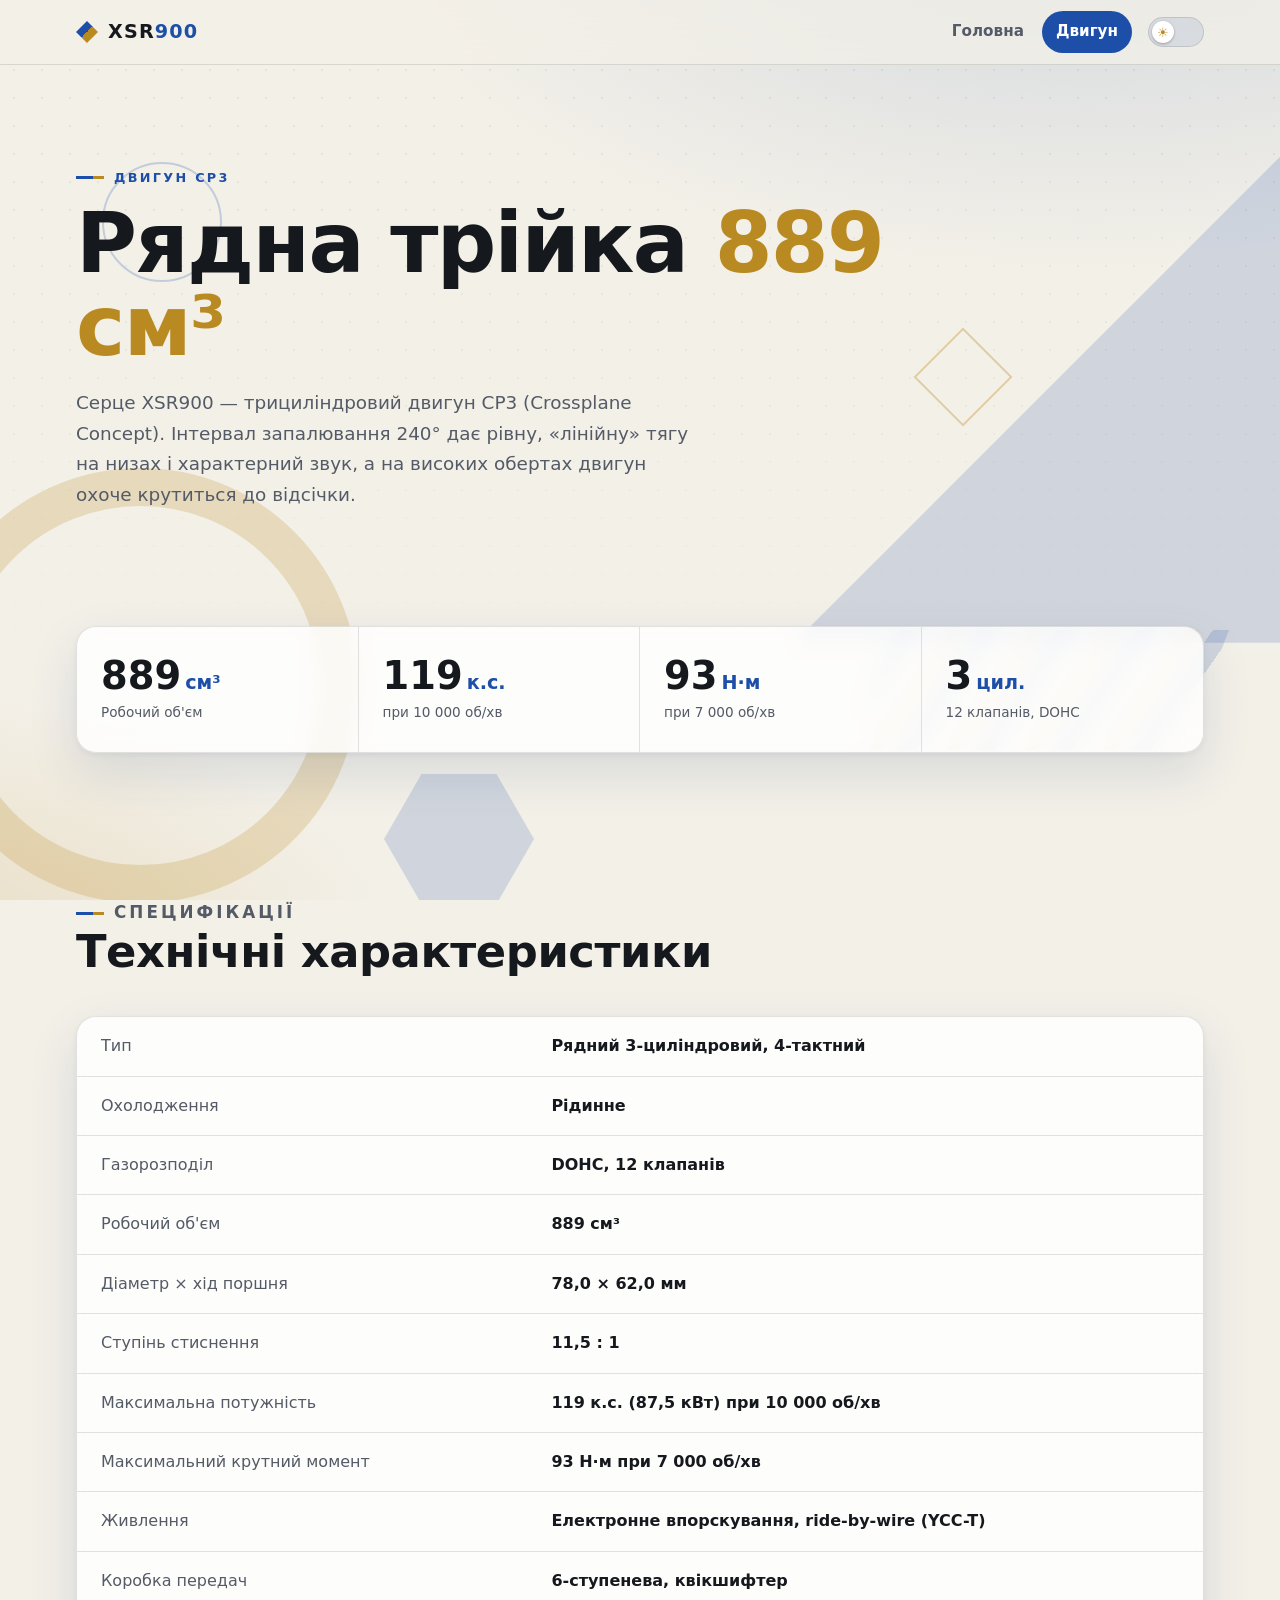
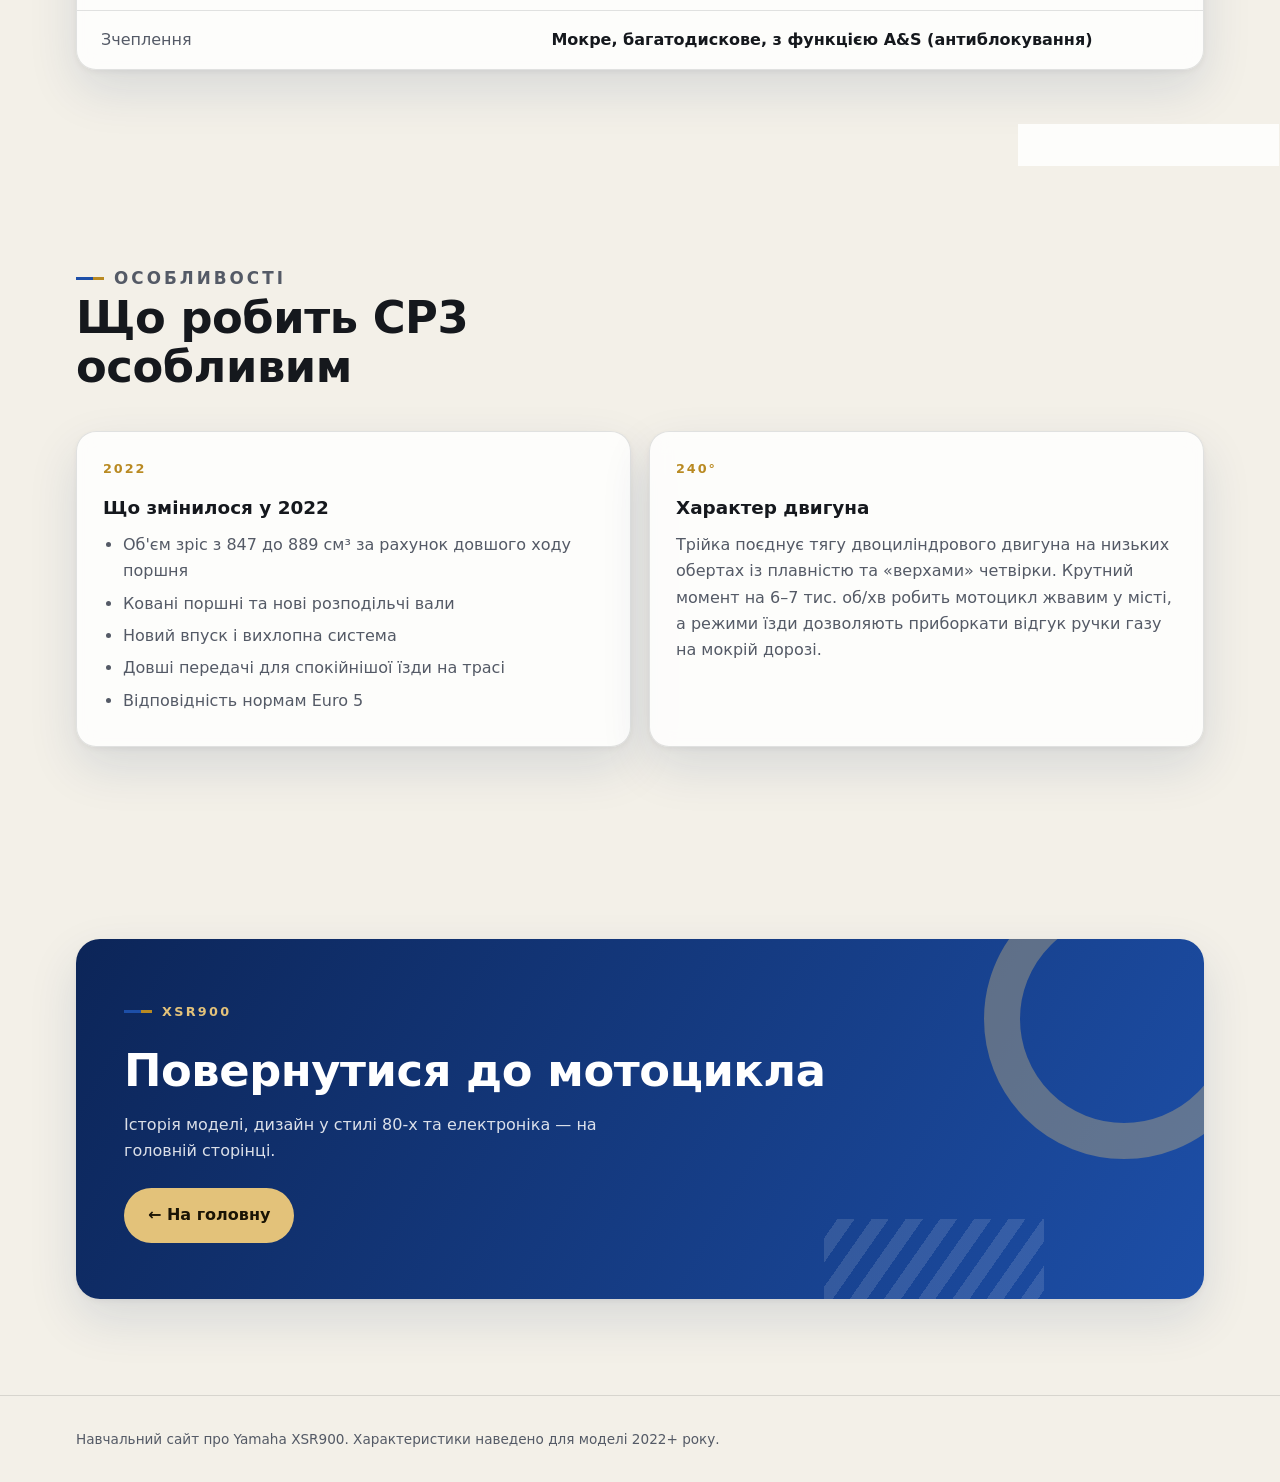
==== engine.html @ d35b17ac "Add Yamaha XSR900 showcase site Two-page static site (home + engine) with light/dark theme toggle, g" ====
<!doctype html>
<html lang="uk">
<head>
  <meta charset="utf-8">
  <meta name="viewport" content="width=device-width, initial-scale=1">
  <title>Двигун XSR900</title>
  <meta name="description" content="Двигун CP3 мотоцикла Yamaha XSR900: рядна трійка 889 см³, технічні характеристики та особливості.">
  <link rel="stylesheet" href="styles.css">
  <script src="theme.js"></script>
  <script src="main.js" defer></script>
</head>
<body>
  <div class="bg-shapes" aria-hidden="true">
    <span class="s dots"></span>
    <span class="s tri-blue" data-speed="-0.12"></span>
    <span class="s ring-blue" data-speed="0.25"></span>
    <span class="s diamond" data-speed="0.35" data-rotate="45"></span>
    <span class="s ring-gold" data-speed="-0.2"></span>
    <span class="s stripes" data-speed="-0.3" data-rotate="0"></span>
    <span class="s hex" data-speed="-0.45"></span>
  </div>

  <header class="site-header">
    <div class="container header-inner">
      <a class="logo" href="index.html"><i class="mark" aria-hidden="true"></i><b>XSR<span>900</span></b></a>
      <nav class="nav" aria-label="Основна навігація">
        <a href="index.html">Головна</a>
        <a href="engine.html" aria-current="page">Двигун</a>
      </nav>
      <button class="theme-toggle" type="button" role="switch" aria-checked="false" aria-label="Увімкнути темну тему">
        <span class="knob" aria-hidden="true"></span>
      </button>
    </div>
  </header>

  <main>
    <section class="container">
      <div class="page-hero">
        <p class="eyebrow reveal">Двигун CP3</p>
        <h1 class="reveal" style="--delay:.1s">Рядна трійка <span class="gold">889 см³</span></h1>
        <p class="lead reveal" style="--delay:.2s">
          Серце XSR900 — трициліндровий двигун CP3 (Crossplane Concept). Інтервал
          запалювання 240° дає рівну, «лінійну» тягу на низах і характерний звук,
          а на високих обертах двигун охоче крутиться до відсічки.
        </p>
      </div>
    </section>

    <section class="container section tight" aria-label="Ключові цифри двигуна">
      <div class="panel stats reveal">
        <div class="stat"><div class="value"><span data-count="889">889</span><small>см³</small></div><div class="label">Робочий об'єм</div></div>
        <div class="stat"><div class="value"><span data-count="119">119</span><small>к.с.</small></div><div class="label">при 10 000 об/хв</div></div>
        <div class="stat"><div class="value"><span data-count="93">93</span><small>Н·м</small></div><div class="label">при 7 000 об/хв</div></div>
        <div class="stat"><div class="value"><span data-count="3">3</span><small>цил.</small></div><div class="label">12 клапанів, DOHC</div></div>
      </div>
    </section>

    <section class="container section" aria-labelledby="engine-specs">
      <div class="section-head reveal">
        <p class="eyebrow">Специфікації</p>
        <h2 id="engine-specs">Технічні характеристики</h2>
      </div>
      <div class="panel table-wrap reveal">
        <table>
          <tbody>
            <tr><th scope="row">Тип</th><td>Рядний 3-циліндровий, 4-тактний</td></tr>
            <tr><th scope="row">Охолодження</th><td>Рідинне</td></tr>
            <tr><th scope="row">Газорозподіл</th><td>DOHC, 12 клапанів</td></tr>
            <tr><th scope="row">Робочий об'єм</th><td>889 см³</td></tr>
            <tr><th scope="row">Діаметр × хід поршня</th><td>78,0 × 62,0 мм</td></tr>
            <tr><th scope="row">Ступінь стиснення</th><td>11,5 : 1</td></tr>
            <tr><th scope="row">Максимальна потужність</th><td>119 к.с. (87,5 кВт) при 10 000 об/хв</td></tr>
            <tr><th scope="row">Максимальний крутний момент</th><td>93 Н·м при 7 000 об/хв</td></tr>
            <tr><th scope="row">Живлення</th><td>Електронне впорскування, ride-by-wire (YCC-T)</td></tr>
            <tr><th scope="row">Коробка передач</th><td>6-ступенева, квікшифтер</td></tr>
            <tr><th scope="row">Зчеплення</th><td>Мокре, багатодискове, з функцією A&amp;S (антиблокування)</td></tr>
          </tbody>
        </table>
      </div>
    </section>

    <section class="container section" aria-labelledby="engine-more">
      <div class="section-head reveal">
        <p class="eyebrow">Особливості</p>
        <h2 id="engine-more">Що робить CP3 особливим</h2>
      </div>
      <div class="cards">
        <article class="panel card reveal from-left">
          <div class="num">2022</div>
          <h3>Що змінилося у 2022</h3>
          <ul class="features">
            <li>Об'єм зріс з 847 до 889 см³ за рахунок довшого ходу поршня</li>
            <li>Ковані поршні та нові розподільчі вали</li>
            <li>Новий впуск і вихлопна система</li>
            <li>Довші передачі для спокійнішої їзди на трасі</li>
            <li>Відповідність нормам Euro 5</li>
          </ul>
        </article>
        <article class="panel card reveal from-right" style="--delay:.1s">
          <div class="num">240°</div>
          <h3>Характер двигуна</h3>
          <p>
            Трійка поєднує тягу двоциліндрового двигуна на низьких обертах із
            плавністю та «верхами» четвірки. Крутний момент на 6–7 тис. об/хв
            робить мотоцикл жвавим у місті, а режими їзди дозволяють
            приборкати відгук ручки газу на мокрій дорозі.
          </p>
        </article>
      </div>
    </section>

    <section class="container section">
      <div class="cta reveal zoom">
        <p class="eyebrow" style="color:var(--gold-soft)">XSR900</p>
        <h2>Повернутися до мотоцикла</h2>
        <p>Історія моделі, дизайн у стилі 80-х та електроніка — на головній сторінці.</p>
        <a class="btn" href="index.html">← На головну</a>
      </div>
    </section>
  </main>

  <footer class="site-footer">
    <div class="container">Навчальний сайт про Yamaha XSR900. Характеристики наведено для моделі 2022+ року.</div>
  </footer>
</body>
</html>
---- styles.css ----
/* =========================================================
   Кольори взяті з мотоцикла на фото:
   синій бак «Legend Blue», золоті вилка й диски, графітова рама.
   ========================================================= */
:root {
  --bg: #f3f0e8;
  --bg-2: #e9e4d8;
  --surface: rgba(255, 255, 255, .82);
  --surface-solid: #ffffff;
  --text: #15181d;
  --muted: #545a66;
  --border: rgba(21, 24, 29, .12);

  --blue: #1d4fa8;          /* бак */
  --blue-deep: #0f2f6e;
  --gold: #b98a22;          /* вилка, диски */
  --gold-soft: #e3c27a;
  --graphite: #2a2e35;      /* рама, двигун */

  --accent: var(--blue);
  --accent-text: #ffffff;
  --accent-soft: rgba(29, 79, 168, .1);

  --shape-blue: rgba(29, 79, 168, .16);
  --shape-gold: rgba(185, 138, 34, .22);
  --shape-dark: rgba(42, 46, 53, .08);
  --shape-line: rgba(29, 79, 168, .22);

  --shadow: 0 2px 6px rgba(0,0,0,.05), 0 20px 50px rgba(15, 47, 110, .12);
  color-scheme: light;
}

[data-theme="dark"] {
  --bg: #0e1116;
  --bg-2: #141922;
  --surface: rgba(24, 29, 38, .82);
  --surface-solid: #181d26;
  --text: #eceef2;
  --muted: #a4abb8;
  --border: rgba(255, 255, 255, .1);

  --blue: #4f86ec;
  --blue-deep: #1d4fa8;
  --gold: #e0b453;
  --gold-soft: #f0d08a;
  --graphite: #c9ced8;

  --accent: #7da6ff;
  --accent-text: #0b1020;
  --accent-soft: rgba(125, 166, 255, .14);

  --shape-blue: rgba(79, 134, 236, .2);
  --shape-gold: rgba(224, 180, 83, .16);
  --shape-dark: rgba(255, 255, 255, .04);
  --shape-line: rgba(125, 166, 255, .25);

  --shadow: 0 2px 6px rgba(0,0,0,.4), 0 24px 60px rgba(0,0,0,.45);
  color-scheme: dark;
}

/* ---------- База ---------- */
*, *::before, *::after { box-sizing: border-box; }
html { -webkit-text-size-adjust: 100%; scroll-behavior: smooth; }

body {
  margin: 0;
  background: var(--bg);
  color: var(--text);
  font: 16px/1.65 system-ui, -apple-system, "Segoe UI", Roboto, sans-serif;
  overflow-x: hidden;
  transition: background-color .3s ease, color .3s ease;
}

img { max-width: 100%; display: block; }
main { overflow-x: clip; }
a { color: var(--accent); }

.container {
  position: relative;
  width: 100%;
  max-width: 1160px;
  margin: 0 auto;
  padding: 0 16px;
}

/* =========================================================
   Геометричний фон (фіксований шар з паралаксом)
   ========================================================= */
.bg-shapes {
  position: fixed;
  inset: 0;
  z-index: -1;
  overflow: hidden;
  pointer-events: none;
  background:
    radial-gradient(1200px 600px at 85% -10%, var(--shape-blue), transparent 60%),
    radial-gradient(900px 500px at -10% 110%, var(--shape-gold), transparent 60%),
    var(--bg);
  transition: background .3s ease;
}

.bg-shapes .s {
  position: absolute;
  will-change: transform;
}

/* Сітка з крапок */
.bg-shapes .dots {
  inset: 0;
  background-image: radial-gradient(var(--shape-dark) 1.5px, transparent 1.5px);
  background-size: 28px 28px;
  mask-image: linear-gradient(180deg, #000, transparent 85%);
}

/* Великий синій трикутник */
.bg-shapes .tri-blue {
  top: 6%;
  right: -8%;
  width: 46vw;
  height: 46vw;
  max-width: 620px;
  max-height: 620px;
  background: var(--shape-blue);
  clip-path: polygon(100% 0, 100% 100%, 0 100%);
}

/* Золоте кільце — як диск колеса */
.bg-shapes .ring-gold {
  top: 52%;
  left: -6%;
  width: 34vw;
  height: 34vw;
  max-width: 460px;
  max-height: 460px;
  border-radius: 50%;
  border: clamp(18px, 3vw, 40px) solid var(--shape-gold);
}

/* Мале кільце */
.bg-shapes .ring-blue {
  top: 18%;
  left: 8%;
  width: 120px;
  height: 120px;
  border-radius: 50%;
  border: 2px solid var(--shape-line);
}

/* Гоночні смуги */
.bg-shapes .stripes {
  top: 70%;
  right: 4%;
  width: 380px;
  height: 120px;
  transform-origin: center;
  background: repeating-linear-gradient(
    -55deg,
    var(--shape-blue) 0 18px,
    transparent 18px 30px,
    var(--shape-gold) 30px 40px,
    transparent 40px 64px
  );
  clip-path: polygon(12% 0, 100% 0, 88% 100%, 0 100%);
}

/* Ромб */
.bg-shapes .diamond {
  top: 38%;
  right: 22%;
  width: 70px;
  height: 70px;
  border: 2px solid var(--gold);
  opacity: .35;
  transform: rotate(45deg);
}

/* Шестикутник */
.bg-shapes .hex {
  top: 86%;
  left: 30%;
  width: 150px;
  height: 130px;
  background: var(--shape-blue);
  clip-path: polygon(25% 0, 75% 0, 100% 50%, 75% 100%, 25% 100%, 0 50%);
}

/* =========================================================
   Хедер
   ========================================================= */
.site-header {
  position: sticky;
  top: 0;
  z-index: 20;
  background: color-mix(in srgb, var(--bg) 72%, transparent);
  backdrop-filter: blur(14px) saturate(1.4);
  -webkit-backdrop-filter: blur(14px) saturate(1.4);
  border-bottom: 1px solid var(--border);
}

.header-inner {
  display: flex;
  align-items: center;
  gap: 16px;
  height: 64px;
}

.logo {
  display: flex;
  align-items: center;
  gap: 10px;
  font-weight: 800;
  font-size: 1.2rem;
  letter-spacing: .06em;
  color: var(--text);
  text-decoration: none;
  white-space: nowrap;
}
.logo span { color: var(--accent); }
.logo .mark {
  width: 22px;
  height: 22px;
  background: linear-gradient(135deg, var(--blue) 0 50%, var(--gold) 50% 100%);
  clip-path: polygon(50% 0, 100% 50%, 50% 100%, 0 50%);
}

.nav {
  display: flex;
  gap: 4px;
  margin-left: auto;
}

.nav a {
  padding: 8px 14px;
  border-radius: 999px;
  color: var(--muted);
  text-decoration: none;
  font-weight: 600;
  font-size: .95rem;
  white-space: nowrap;
  transition: color .2s, background .2s;
}
.nav a:hover { color: var(--text); background: var(--accent-soft); }
.nav a[aria-current="page"] { color: var(--accent-text); background: var(--accent); }

/* Перемикач теми */
.theme-toggle {
  position: relative;
  flex-shrink: 0;
  width: 56px;
  height: 30px;
  padding: 0;
  border: 1px solid var(--border);
  border-radius: 999px;
  background: var(--accent-soft);
  cursor: pointer;
}
.theme-toggle:focus-visible { outline: 2px solid var(--accent); outline-offset: 2px; }
.theme-toggle .knob {
  position: absolute;
  top: 3px;
  left: 3px;
  width: 22px;
  height: 22px;
  border-radius: 50%;
  background: var(--surface-solid);
  box-shadow: 0 1px 3px rgba(0,0,0,.3);
  display: grid;
  place-items: center;
  font-size: 13px;
  line-height: 1;
  transition: transform .25s ease;
}
[data-theme="dark"] .theme-toggle .knob { transform: translateX(26px); }
.theme-toggle .knob::before { content: "☀"; color: var(--gold); }
[data-theme="dark"] .theme-toggle .knob::before { content: "☾"; color: var(--accent); }

/* =========================================================
   Типографіка й кнопки
   ========================================================= */
.eyebrow {
  display: inline-flex;
  align-items: center;
  gap: 10px;
  margin: 0 0 14px;
  color: var(--accent);
  font-weight: 700;
  font-size: .8rem;
  letter-spacing: .18em;
  text-transform: uppercase;
}
.eyebrow::before {
  content: "";
  width: 28px;
  height: 3px;
  background: linear-gradient(90deg, var(--blue) 0 60%, var(--gold) 60%);
}

h1 {
  margin: 0 0 20px;
  font-size: clamp(2.6rem, 7vw, 5.2rem);
  line-height: 1;
  letter-spacing: -.02em;
}
h1 .gold { color: var(--gold); }
h2 {
  margin: 0 0 16px;
  font-size: clamp(1.8rem, 4vw, 2.8rem);
  line-height: 1.1;
  letter-spacing: -.01em;
}
h3 { margin: 0 0 8px; font-size: 1.15rem; }

.lead { font-size: 1.15rem; color: var(--muted); margin: 0 0 28px; max-width: 34em; }
.section-head { max-width: 680px; margin-bottom: 40px; }
.section-head p { color: var(--muted); margin: 0; font-size: 1.05rem; }

.actions { display: flex; flex-wrap: wrap; gap: 12px; }

.btn {
  display: inline-flex;
  align-items: center;
  gap: 8px;
  padding: 14px 24px;
  border-radius: 999px;
  background: var(--accent);
  color: var(--accent-text);
  font-weight: 700;
  text-decoration: none;
  box-shadow: 0 10px 24px -8px var(--accent);
  transition: transform .2s ease, box-shadow .2s ease;
}
.btn:hover { transform: translateY(-2px); box-shadow: 0 14px 30px -8px var(--accent); }
.btn.ghost {
  background: transparent;
  color: var(--text);
  border: 1.5px solid var(--border);
  box-shadow: none;
}
.btn.ghost:hover { border-color: var(--accent); }

/* =========================================================
   Hero
   ========================================================= */
.hero {
  display: grid;
  grid-template-columns: 1fr 1.15fr;
  gap: 48px;
  align-items: center;
  min-height: calc(100vh - 64px);
  min-height: calc(100svh - 64px);
  padding-block: 40px 80px;
}

.hero-media {
  position: relative;
  margin: 0;
}
/* Синьо-золота пластина позаду фото */
.hero-media::before {
  content: "";
  position: absolute;
  inset: 8% -5% 24px 10%;
  z-index: -1;
  background: linear-gradient(135deg, var(--blue) 0 55%, var(--gold) 55% 62%, var(--blue-deep) 62%);
  clip-path: polygon(8% 0, 100% 0, 92% 100%, 0 100%);
  border-radius: 10px;
}
.hero-media img {
  width: 100%;
  height: auto;
  aspect-ratio: 4 / 3;
  object-fit: cover;
  border-radius: 18px;
  box-shadow: var(--shadow);
}
.hero-media figcaption {
  margin-top: 16px;
  font-size: .78rem;
  color: var(--muted);
}
.hero-media figcaption a { color: var(--muted); }

.badge {
  position: absolute;
  left: -18px;
  bottom: 40px;
  padding: 12px 16px;
  border-radius: 14px;
  background: var(--surface-solid);
  box-shadow: var(--shadow);
  font-size: .8rem;
  color: var(--muted);
  line-height: 1.3;
}
.badge b { display: block; font-size: 1.3rem; color: var(--text); }

.scroll-hint {
  position: absolute;
  left: 50%;
  bottom: 18px;
  transform: translateX(-50%);
  display: flex;
  flex-direction: column;
  align-items: center;
  gap: 6px;
  color: var(--muted);
  font-size: .75rem;
  letter-spacing: .15em;
  text-transform: uppercase;
  text-decoration: none;
}
.scroll-hint::after {
  content: "";
  width: 2px;
  height: 34px;
  background: linear-gradient(var(--accent), transparent);
  animation: hint 1.8s ease-in-out infinite;
}
@keyframes hint {
  0%   { transform: scaleY(0); transform-origin: top; }
  50%  { transform: scaleY(1); transform-origin: top; }
  51%  { transform: scaleY(1); transform-origin: bottom; }
  100% { transform: scaleY(0); transform-origin: bottom; }
}

/* =========================================================
   Секції
   ========================================================= */
.section { position: relative; padding-block: 96px; }
.section.tight { padding-block: 48px; }

.panel {
  background: var(--surface);
  border: 1px solid var(--border);
  border-radius: 20px;
  backdrop-filter: blur(10px);
  -webkit-backdrop-filter: blur(10px);
  box-shadow: var(--shadow);
}

/* Смуга з цифрами */
.stats {
  display: grid;
  grid-template-columns: repeat(auto-fit, minmax(160px, 1fr));
  gap: 0;
  overflow: hidden;
}
.stat {
  padding: 28px 24px;
  border-right: 1px solid var(--border);
}
.stat:last-child { border-right: none; }
.stat .value {
  font-size: clamp(1.8rem, 3.4vw, 2.4rem);
  font-weight: 800;
  line-height: 1.1;
  font-variant-numeric: tabular-nums;
}
.stat .value small { font-size: .5em; font-weight: 700; color: var(--accent); margin-left: 4px; }
.stat .label { color: var(--muted); font-size: .85rem; margin-top: 4px; }

/* Таймлайн історії */
.timeline {
  position: relative;
  margin: 0;
  padding: 0;
  list-style: none;
}
.timeline::before {
  content: "";
  position: absolute;
  top: 0;
  bottom: 0;
  left: 50%;
  width: 3px;
  transform: translateX(-50%);
  background: linear-gradient(var(--blue), var(--gold));
  border-radius: 3px;
}
.timeline li {
  position: relative;
  width: 50%;
  padding: 0 48px 56px 0;
}
.timeline li:nth-child(even) {
  margin-left: 50%;
  padding: 0 0 56px 48px;
}
.timeline li::before {
  content: "";
  position: absolute;
  top: 40px;
  right: -11px;
  width: 22px;
  height: 22px;
  background: var(--bg);
  border: 4px solid var(--accent);
  transform: rotate(45deg);
}
.timeline li:nth-child(even)::before { right: auto; left: -11px; border-color: var(--gold); }
.timeline .year {
  display: inline-block;
  margin-bottom: 8px;
  font-size: 2rem;
  font-weight: 800;
  line-height: 1;
  color: var(--accent);
  font-variant-numeric: tabular-nums;
}
.timeline li:nth-child(even) .year { color: var(--gold); }
.timeline p { margin: 0; color: var(--muted); }

/* Фото в таймлайні */
.timeline .card { padding: 0; overflow: hidden; }
.tl-photo { position: relative; margin: 0; overflow: hidden; }
.tl-photo img {
  width: 100%;
  height: auto;
  aspect-ratio: 16 / 9;
  object-fit: cover;
  background: var(--bg-2);
  transition: transform .8s cubic-bezier(.2,.7,.2,1);
}
.timeline li:hover .tl-photo img { transform: scale(1.05); }
.tl-photo::after {
  content: "";
  position: absolute;
  inset: auto 0 0 0;
  height: 4px;
  background: linear-gradient(90deg, var(--blue) 0 70%, var(--gold) 70%);
}
.tl-photo figcaption {
  position: absolute;
  right: 8px;
  bottom: 10px;
  padding: 2px 8px;
  border-radius: 6px;
  background: rgba(0,0,0,.55);
  font-size: .7rem;
}
.tl-photo figcaption a { color: #fff; text-decoration: none; }
.tl-body { padding: 22px 26px 26px; }

/* Кольорові рішення */
.gen { margin: 48px 0 18px; }
.gen:first-of-type { margin-top: 0; }
.gen h3 {
  display: flex;
  align-items: baseline;
  gap: 12px;
  margin: 0;
  font-size: 1rem;
  color: var(--muted);
  font-weight: 600;
}
.gen h3 span {
  font-size: 1.35rem;
  font-weight: 800;
  color: var(--text);
}
.swatches {
  display: grid;
  grid-template-columns: repeat(auto-fill, minmax(230px, 1fr));
  gap: 18px;
}
.swatch { padding: 18px 18px 22px; transition: transform .25s ease; }
.swatch:hover { transform: translateY(-4px); }
.swatch .tank {
  height: 96px;
  margin-bottom: 16px;
  border-radius: 56px 64px 22px 30px / 46px 52px 22px 26px;
  box-shadow: inset 0 -10px 18px rgba(0,0,0,.25), inset 0 8px 14px rgba(255,255,255,.35), 0 6px 14px rgba(0,0,0,.15);
  border: 1px solid var(--border);
}
.sw-meta { display: flex; flex-wrap: wrap; align-items: center; gap: 8px; margin-bottom: 8px; }
.chip {
  padding: 2px 10px;
  border-radius: 999px;
  background: var(--accent);
  color: var(--accent-text);
  font-size: .78rem;
  font-weight: 700;
  font-variant-numeric: tabular-nums;
}
.model { color: var(--gold); font-size: .78rem; font-weight: 700; letter-spacing: .04em; }
.swatch h4 { margin: 0 0 6px; font-size: 1.05rem; }
.swatch p { margin: 0; color: var(--muted); font-size: .9rem; line-height: 1.5; }

/* Розділ «Дизайн» — фото + список */
.split {
  display: grid;
  grid-template-columns: 1fr 1fr;
  gap: 56px;
  align-items: center;
}
.split .photo {
  position: relative;
  border-radius: 20px;
  overflow: hidden;
  box-shadow: var(--shadow);
}
.split .photo img {
  width: 100%;
  height: auto;
  aspect-ratio: 1 / 1;
  object-fit: cover;
  object-position: 62% 50%;
}
.split .photo::after {
  content: "";
  position: absolute;
  inset: 0;
  background: linear-gradient(200deg, transparent 50%, rgba(15, 47, 110, .55));
}

.feature-list { display: grid; gap: 14px; margin: 0; padding: 0; list-style: none; }
.feature-list li {
  display: grid;
  grid-template-columns: 44px 1fr;
  gap: 16px;
  align-items: start;
  padding: 18px 20px;
}
.feature-list .ic {
  width: 44px;
  height: 44px;
  border-radius: 12px;
  display: grid;
  place-items: center;
  background: var(--accent-soft);
  color: var(--accent);
  font-weight: 800;
}
.feature-list li:nth-child(even) .ic { background: rgba(185, 138, 34, .14); color: var(--gold); }
.feature-list h3 { margin: 0 0 2px; font-size: 1.05rem; }
.feature-list p { margin: 0; color: var(--muted); font-size: .95rem; }

/* Картки */
.cards {
  display: grid;
  grid-template-columns: repeat(auto-fit, minmax(240px, 1fr));
  gap: 18px;
}
.card { padding: 26px; }
.card p { margin: 0; color: var(--muted); }
.card .num {
  font-size: .8rem;
  font-weight: 800;
  letter-spacing: .15em;
  color: var(--gold);
  margin-bottom: 14px;
}

ul.features { margin: 0; padding-left: 20px; color: var(--muted); }
ul.features li { margin-bottom: 6px; }

/* CTA-банер */
.cta {
  position: relative;
  overflow: hidden;
  padding: 56px 48px;
  border-radius: 24px;
  background: linear-gradient(120deg, #0c2558, #1d4fa8);
  color: #fff;
  box-shadow: var(--shadow);
}
.cta::before, .cta::after {
  content: "";
  position: absolute;
  pointer-events: none;
}
.cta::before {
  right: -60px;
  top: -60px;
  width: 280px;
  height: 280px;
  border-radius: 50%;
  border: 36px solid rgba(227, 194, 122, .35);
}
.cta::after {
  right: 160px;
  bottom: -40px;
  width: 220px;
  height: 120px;
  background: repeating-linear-gradient(-55deg, rgba(255,255,255,.12) 0 14px, transparent 14px 28px);
}
.cta h2 { color: #fff; position: relative; }
.cta p { color: rgba(255,255,255,.85); margin: 0 0 24px; max-width: 32em; position: relative; }
.cta .btn { background: var(--gold-soft); color: #1a1405; box-shadow: none; position: relative; }

/* Таблиця */
.table-wrap { overflow-x: auto; }
table { width: 100%; border-collapse: collapse; }
th, td {
  padding: 16px 24px;
  text-align: left;
  border-bottom: 1px solid var(--border);
  vertical-align: top;
}
tr:last-child th, tr:last-child td { border-bottom: none; }
th { width: 40%; color: var(--muted); font-weight: 500; }
td { font-weight: 650; font-variant-numeric: tabular-nums; }
tbody tr { transition: background .2s; }
tbody tr:hover { background: var(--accent-soft); }

/* Hero сторінки двигуна */
.page-hero { padding-block: 96px 40px; max-width: 820px; }

/* Футер */
.site-footer {
  padding: 32px 0;
  border-top: 1px solid var(--border);
  color: var(--muted);
  font-size: .85rem;
}

/* =========================================================
   Анімація появи під час прокручування
   (працює лише коли JS увімкнений — інакше все видно одразу)
   ========================================================= */
.js .reveal {
  opacity: 0;
  transform: translateY(40px);
  transition: opacity .8s cubic-bezier(.2,.7,.2,1), transform .8s cubic-bezier(.2,.7,.2,1);
  transition-delay: var(--delay, 0s);
}
.js .reveal.from-left  { transform: translateX(-60px); }
.js .reveal.from-right { transform: translateX(60px); }
.js .reveal.zoom       { transform: scale(.92); }
.js .reveal.is-visible { opacity: 1; transform: none; }

@media (prefers-reduced-motion: reduce) {
  html { scroll-behavior: auto; }
  .js .reveal { opacity: 1; transform: none; transition: none; }
  .scroll-hint::after { animation: none; }
}

/* =========================================================
   Мобільна версія
   ========================================================= */
@media (max-width: 860px) {
  .hero { grid-template-columns: 1fr; gap: 32px; min-height: 0; padding-block: 32px 72px; }
  .hero-media::before { inset: 6% -8px 24px 8%; }
  .hero-media { order: -1; }
  .badge { left: 8px; bottom: 36px; }
  .split { grid-template-columns: 1fr; gap: 32px; }
  .section { padding-block: 64px; }

  .timeline::before { left: 11px; }
  .timeline li,
  .timeline li:nth-child(even) { width: 100%; margin-left: 0; padding: 0 0 36px 44px; }
  .timeline li::before,
  .timeline li:nth-child(even)::before { left: 0; right: auto; }

  .stat { border-right: none; border-bottom: 1px solid var(--border); }
  .cta { padding: 40px 24px; }
}

@media (max-width: 520px) {
  .header-inner { gap: 8px; }
  .logo .mark { display: none; }
  .nav a { padding: 6px 10px; font-size: .9rem; }
  .stats { grid-template-columns: 1fr 1fr; }
  .stat { padding: 20px 16px; }
  .stat:nth-child(odd) { border-right: 1px solid var(--border); }
  th, td { padding: 12px 14px; }
  th { width: 45%; }
  .js .reveal.from-left, .js .reveal.from-right { transform: translateY(40px); }
}
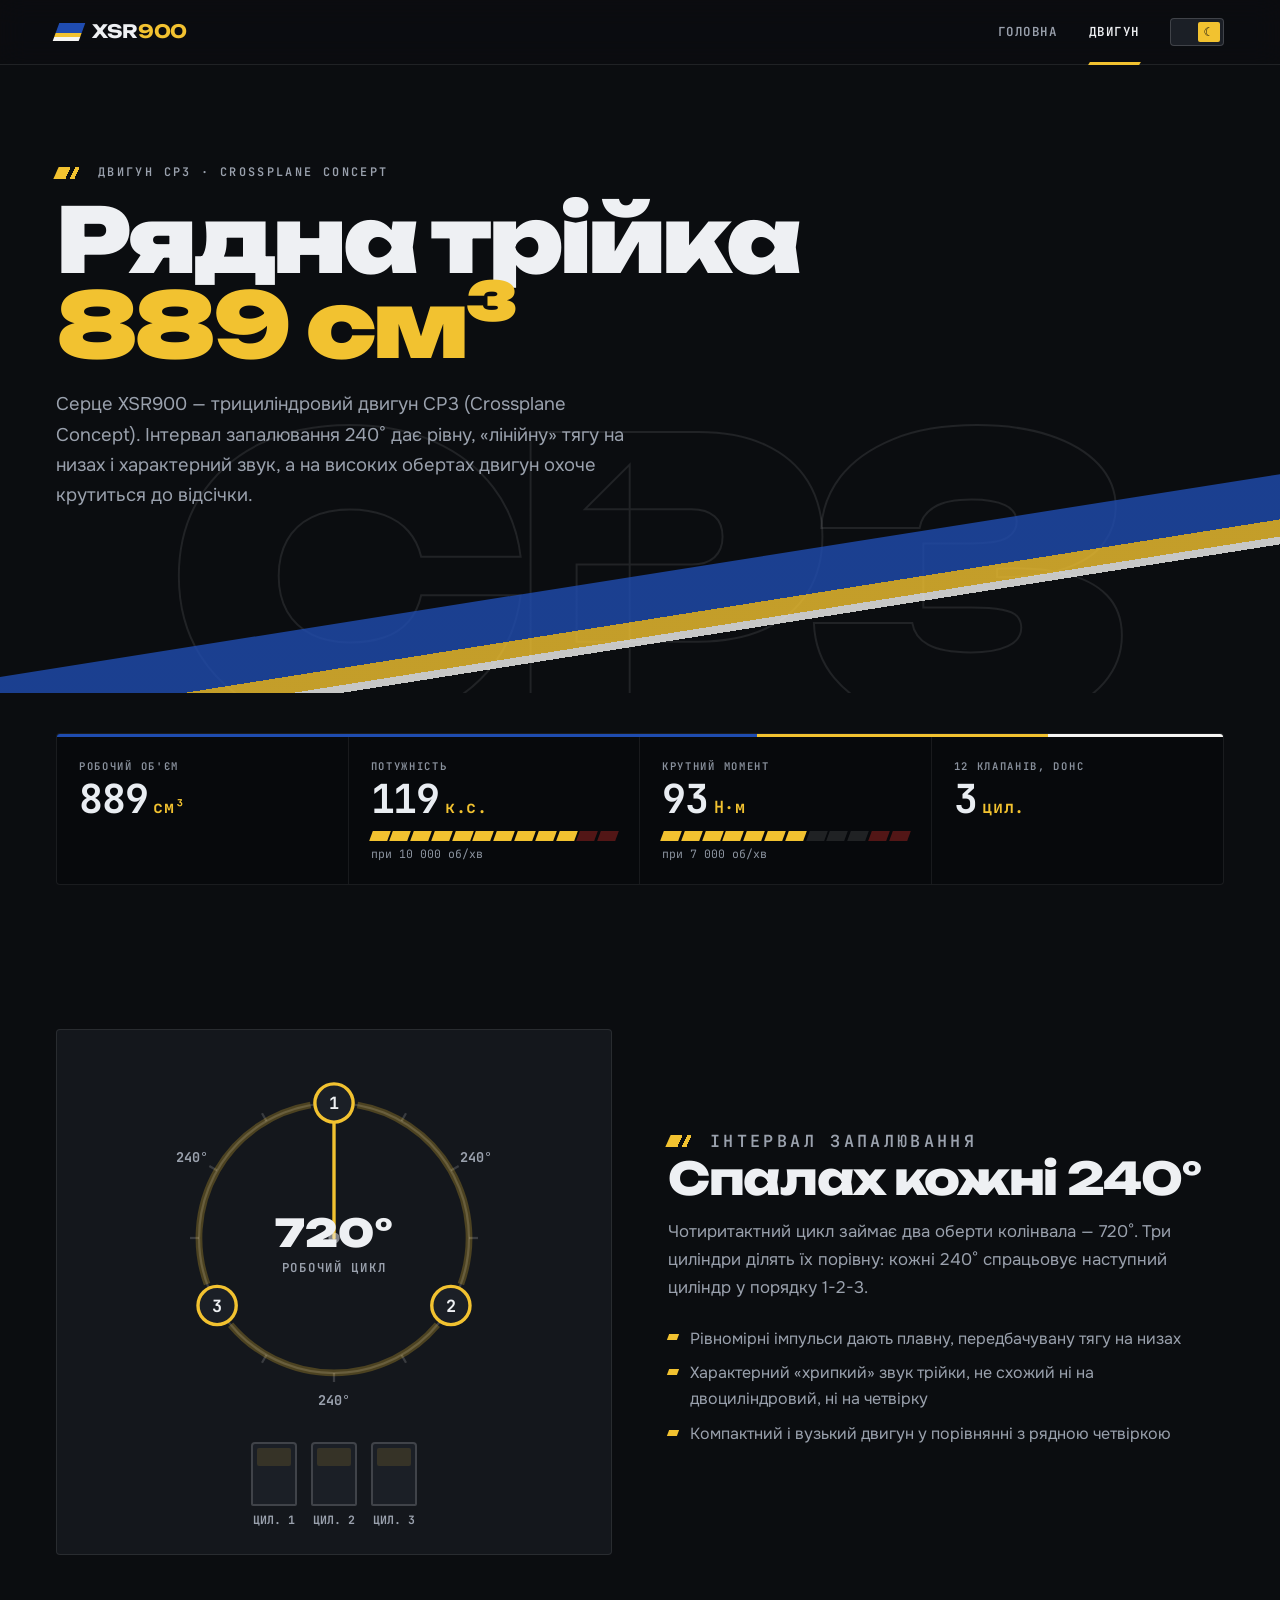
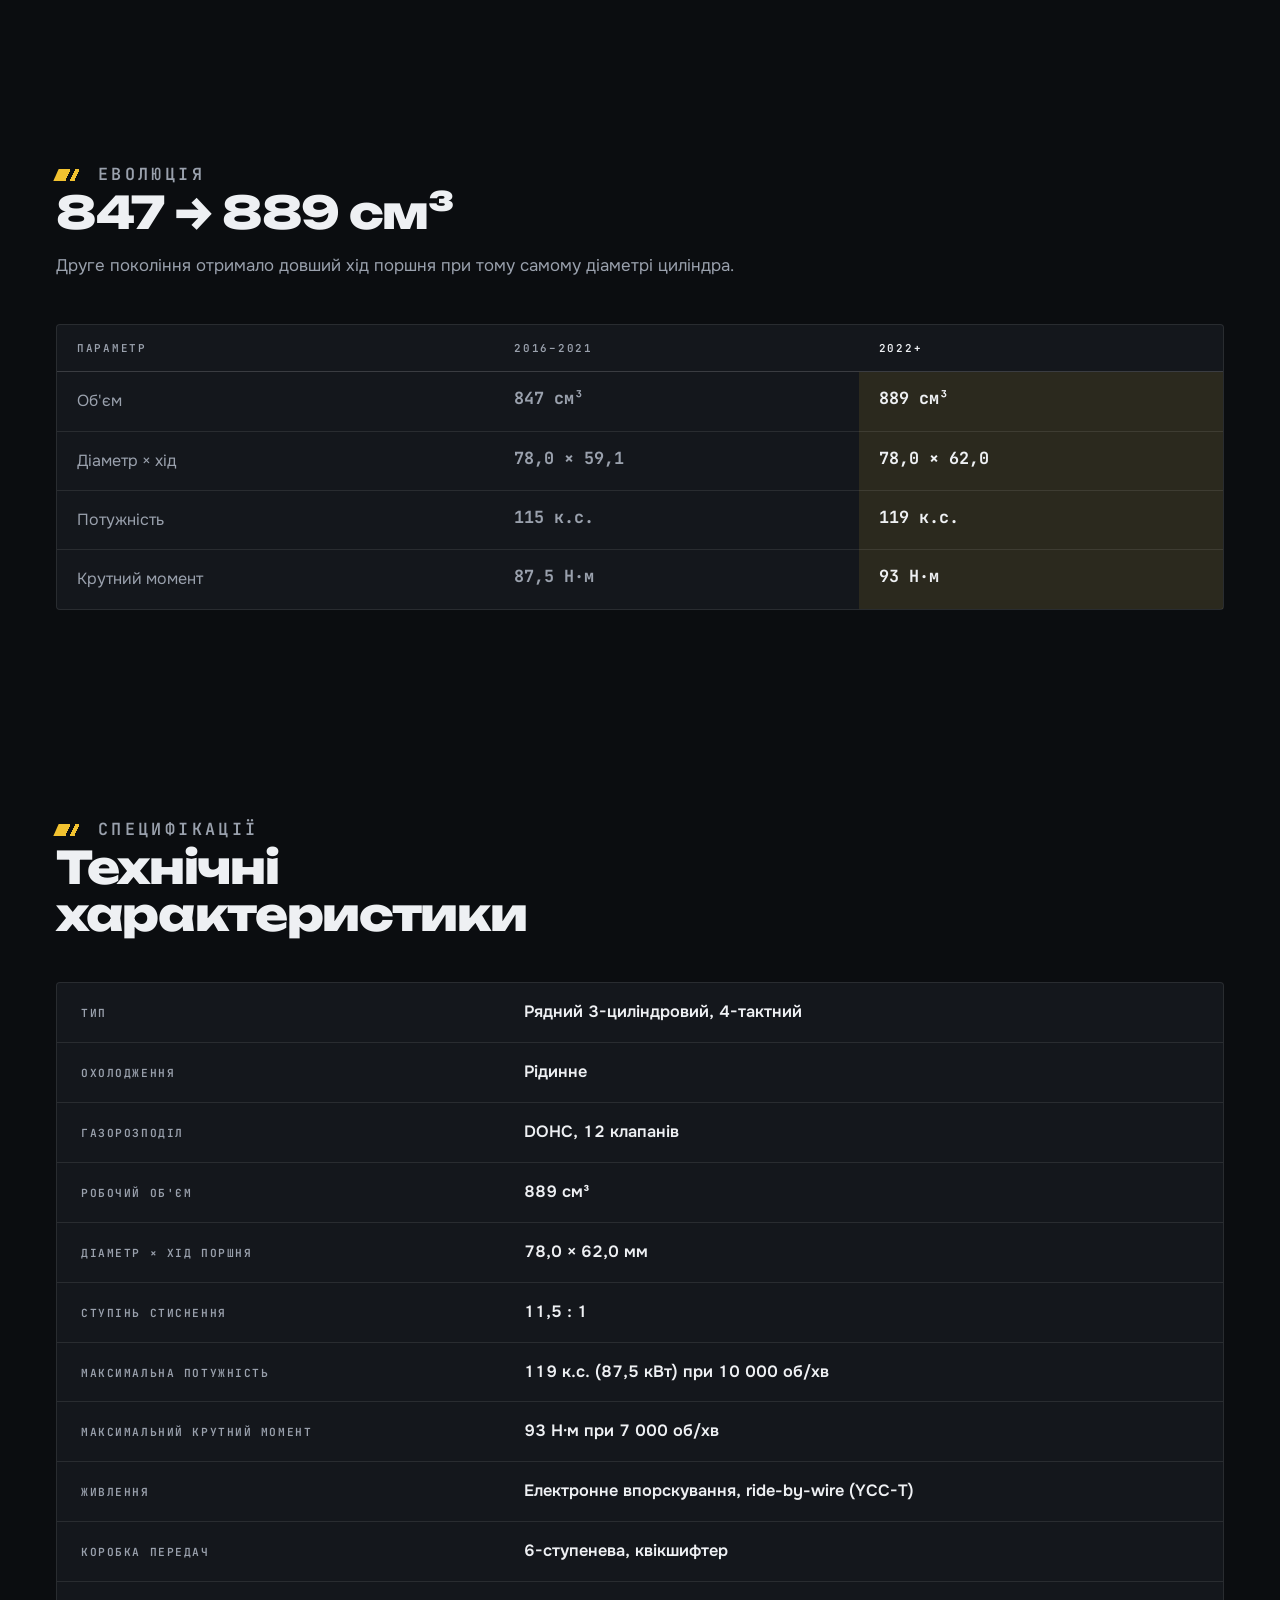
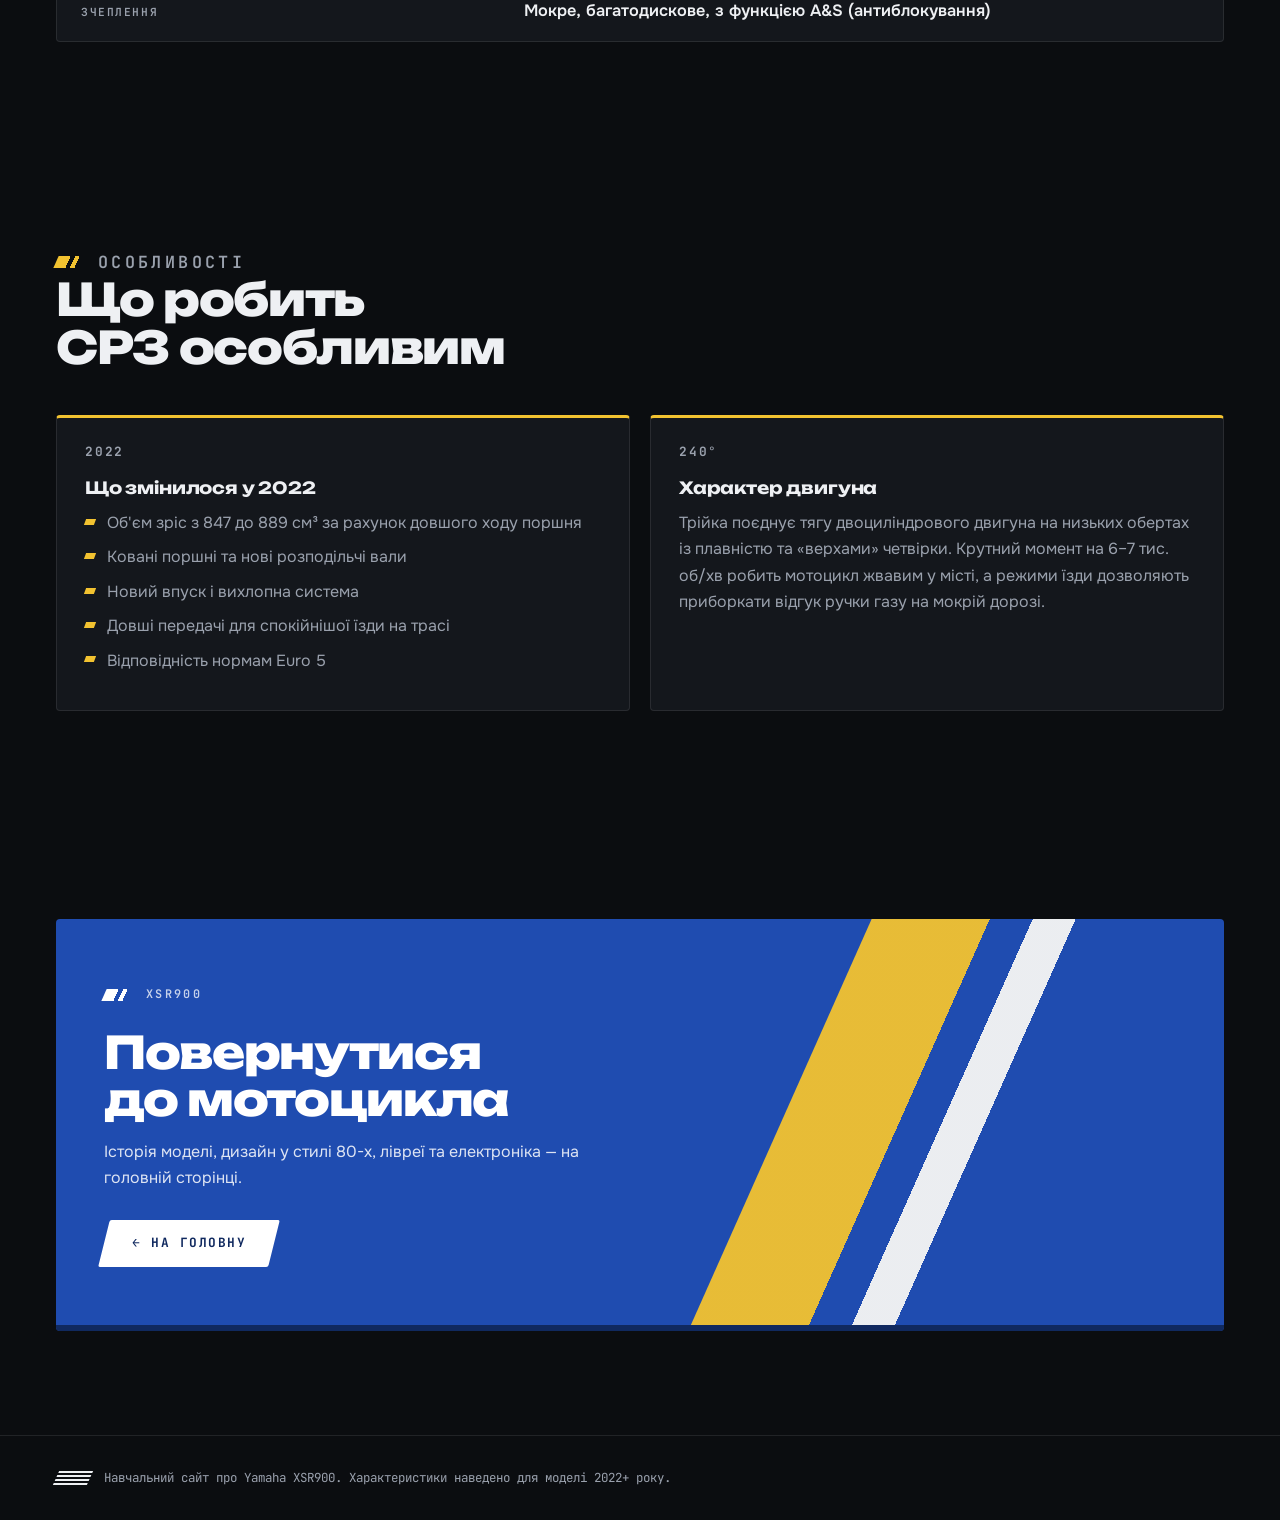
==== commit bb6898b8: "Redesign site in 80s racing livery style - Flat high-contrast palette (Legend Blue, speed-block yell" ====
--- a/engine.html
+++ b/engine.html
@@ -1,25 +1,19 @@
 <!doctype html>
-<html lang="uk">
+<html lang="uk" data-theme="dark">
 <head>
   <meta charset="utf-8">
   <meta name="viewport" content="width=device-width, initial-scale=1">
   <title>Двигун XSR900</title>
-  <meta name="description" content="Двигун CP3 мотоцикла Yamaha XSR900: рядна трійка 889 см³, технічні характеристики та особливості.">
+  <meta name="description" content="Двигун CP3 мотоцикла Yamaha XSR900: рядна трійка 889 см³, інтервал запалювання 240°, технічні характеристики та особливості.">
+  <meta name="theme-color" content="#0b0d10">
+  <link rel="preconnect" href="https://fonts.googleapis.com">
+  <link rel="preconnect" href="https://fonts.gstatic.com" crossorigin>
+  <link rel="stylesheet" href="https://fonts.googleapis.com/css2?family=JetBrains+Mono:wght@400;600;700&family=Onest:wght@400;500;600;700&family=Unbounded:wght@700;800;900&display=swap">
   <link rel="stylesheet" href="styles.css">
   <script src="theme.js"></script>
   <script src="main.js" defer></script>
 </head>
 <body>
-  <div class="bg-shapes" aria-hidden="true">
-    <span class="s dots"></span>
-    <span class="s tri-blue" data-speed="-0.12"></span>
-    <span class="s ring-blue" data-speed="0.25"></span>
-    <span class="s diamond" data-speed="0.35" data-rotate="45"></span>
-    <span class="s ring-gold" data-speed="-0.2"></span>
-    <span class="s stripes" data-speed="-0.3" data-rotate="0"></span>
-    <span class="s hex" data-speed="-0.45"></span>
-  </div>
-
   <header class="site-header">
     <div class="container header-inner">
       <a class="logo" href="index.html"><i class="mark" aria-hidden="true"></i><b>XSR<span>900</span></b></a>
@@ -27,31 +21,128 @@
         <a href="index.html">Головна</a>
         <a href="engine.html" aria-current="page">Двигун</a>
       </nav>
-      <button class="theme-toggle" type="button" role="switch" aria-checked="false" aria-label="Увімкнути темну тему">
+      <button class="theme-toggle" type="button" role="switch" aria-checked="true" aria-label="Увімкнути світлу тему">
         <span class="knob" aria-hidden="true"></span>
       </button>
     </div>
   </header>
 
   <main>
-    <section class="container">
-      <div class="page-hero">
-        <p class="eyebrow reveal">Двигун CP3</p>
-        <h1 class="reveal" style="--delay:.1s">Рядна трійка <span class="gold">889 см³</span></h1>
-        <p class="lead reveal" style="--delay:.2s">
-          Серце XSR900 — трициліндровий двигун CP3 (Crossplane Concept). Інтервал
-          запалювання 240° дає рівну, «лінійну» тягу на низах і характерний звук,
-          а на високих обертах двигун охоче крутиться до відсічки.
-        </p>
+    <section class="page-hero" aria-labelledby="engine-title">
+      <p class="hero-word" aria-hidden="true">CP3</p>
+      <div class="hero-stripe livery-stripe" aria-hidden="true"></div>
+      <div class="container">
+        <div class="inner">
+          <p class="eyebrow reveal">Двигун CP3 · Crossplane Concept</p>
+          <h1 id="engine-title" class="reveal" style="--delay:.1s">Рядна трійка <span class="accent">889&nbsp;см³</span></h1>
+          <p class="lead reveal" style="--delay:.2s">
+            Серце XSR900 — трициліндровий двигун CP3 (Crossplane Concept). Інтервал
+            запалювання 240° дає рівну, «лінійну» тягу на низах і характерний звук,
+            а на високих обертах двигун охоче крутиться до відсічки.
+          </p>
+        </div>
       </div>
     </section>
 
     <section class="container section tight" aria-label="Ключові цифри двигуна">
-      <div class="panel stats reveal">
+      <div class="dash reveal">
         <div class="stat"><div class="value"><span data-count="889">889</span><small>см³</small></div><div class="label">Робочий об'єм</div></div>
-        <div class="stat"><div class="value"><span data-count="119">119</span><small>к.с.</small></div><div class="label">при 10 000 об/хв</div></div>
-        <div class="stat"><div class="value"><span data-count="93">93</span><small>Н·м</small></div><div class="label">при 7 000 об/хв</div></div>
+        <div class="stat">
+          <div class="value"><span data-count="119">119</span><small>к.с.</small></div><div class="label">Потужність</div>
+          <div class="tach" aria-hidden="true"><i class="on"></i><i class="on"></i><i class="on"></i><i class="on"></i><i class="on"></i><i class="on"></i><i class="on"></i><i class="on"></i><i class="on"></i><i class="on"></i><i></i><i></i></div>
+          <div class="note">при 10 000 об/хв</div>
+        </div>
+        <div class="stat">
+          <div class="value"><span data-count="93">93</span><small>Н·м</small></div><div class="label">Крутний момент</div>
+          <div class="tach" aria-hidden="true"><i class="on"></i><i class="on"></i><i class="on"></i><i class="on"></i><i class="on"></i><i class="on"></i><i class="on"></i><i></i><i></i><i></i><i></i><i></i></div>
+          <div class="note">при 7 000 об/хв</div>
+        </div>
         <div class="stat"><div class="value"><span data-count="3">3</span><small>цил.</small></div><div class="label">12 клапанів, DOHC</div></div>
+      </div>
+    </section>
+
+    <!-- ================= 240° ================= -->
+    <section class="container section" aria-labelledby="firing-title">
+      <div class="firing">
+        <div class="panel firing-visual reveal from-left">
+          <svg viewBox="0 0 320 320" role="img" aria-labelledby="firing-svg-title">
+            <title id="firing-svg-title">Робочий цикл 720°: циліндри 1, 2 і 3 спалахують рівно через кожні 240° обертання колінвала</title>
+            <circle class="ring" cx="160" cy="160" r="120"/>
+            <g class="ticks">
+              <line x1="160" y1="32" x2="160" y2="40" transform="rotate(30 160 160)"/>
+              <line x1="160" y1="32" x2="160" y2="40" transform="rotate(60 160 160)"/>
+              <line x1="160" y1="32" x2="160" y2="40" transform="rotate(90 160 160)"/>
+              <line x1="160" y1="32" x2="160" y2="40" transform="rotate(150 160 160)"/>
+              <line x1="160" y1="32" x2="160" y2="40" transform="rotate(180 160 160)"/>
+              <line x1="160" y1="32" x2="160" y2="40" transform="rotate(210 160 160)"/>
+              <line x1="160" y1="32" x2="160" y2="40" transform="rotate(270 160 160)"/>
+              <line x1="160" y1="32" x2="160" y2="40" transform="rotate(300 160 160)"/>
+              <line x1="160" y1="32" x2="160" y2="40" transform="rotate(330 160 160)"/>
+            </g>
+            <!-- дуги по 240° колінвала (120° на колі 720°) -->
+            <path class="arc" d="M 180.8 41.8 A 120 120 0 0 1 272.8 201"/>
+            <path class="arc" d="M 251.9 237.1 A 120 120 0 0 1 68.1 237.1"/>
+            <path class="arc" d="M 47.2 201 A 120 120 0 0 1 139.2 41.8"/>
+            <text class="lbl" x="286" y="88">240°</text>
+            <text class="lbl" x="160" y="304">240°</text>
+            <text class="lbl" x="34" y="88">240°</text>
+
+            <line class="pointer" x1="160" y1="160" x2="160" y2="56"/>
+            <circle cx="160" cy="160" r="5" fill="currentColor" opacity=".5"/>
+
+            <g class="fire" data-cyl="1"><circle cx="160" cy="40" r="17"/><text x="160" y="40">1</text></g>
+            <g class="fire" data-cyl="2"><circle cx="263.9" cy="220" r="17"/><text x="263.9" y="220">2</text></g>
+            <g class="fire" data-cyl="3"><circle cx="56.1" cy="220" r="17"/><text x="56.1" y="220">3</text></g>
+
+            <text class="center-1" x="160" y="168">720°</text>
+            <text class="center-2" x="160" y="190">РОБОЧИЙ ЦИКЛ</text>
+          </svg>
+          <div class="cylinders" aria-hidden="true">
+            <div class="cyl"><i></i>ЦИЛ. 1</div>
+            <div class="cyl"><i></i>ЦИЛ. 2</div>
+            <div class="cyl"><i></i>ЦИЛ. 3</div>
+          </div>
+        </div>
+        <div>
+          <div class="section-head reveal" style="margin-bottom:24px">
+            <p class="eyebrow">Інтервал запалювання</p>
+            <h2 id="firing-title">Спалах кожні 240°</h2>
+            <p>Чотиритактний цикл займає два оберти колінвала — 720°. Три циліндри ділять їх порівну: кожні 240° спрацьовує наступний циліндр у порядку 1-2-3.</p>
+          </div>
+          <ul class="features reveal" style="--delay:.1s">
+            <li>Рівномірні імпульси дають плавну, передбачувану тягу на низах</li>
+            <li>Характерний «хрипкий» звук трійки, не схожий ні на двоциліндровий, ні на четвірку</li>
+            <li>Компактний і вузький двигун у порівнянні з рядною четвіркою</li>
+          </ul>
+        </div>
+      </div>
+    </section>
+
+    <!-- ================= ПОРІВНЯННЯ ================= -->
+    <section class="container section" aria-labelledby="compare-title">
+      <div class="section-head reveal">
+        <p class="eyebrow">Еволюція</p>
+        <h2 id="compare-title">847 → 889 см³</h2>
+        <p>Друге покоління отримало довший хід поршня при тому самому діаметрі циліндра.</p>
+      </div>
+      <div class="panel compare reveal" role="table" aria-label="Порівняння двигунів першого й другого покоління">
+        <div role="row" style="display:contents">
+          <div class="h" role="columnheader">Параметр</div>
+          <div class="h" role="columnheader">2016–2021</div>
+          <div class="h new" role="columnheader">2022+</div>
+        </div>
+        <div role="row" style="display:contents">
+          <div class="k" role="rowheader">Об'єм</div><div class="v old" role="cell">847 см³</div><div class="v new" role="cell">889 см³</div>
+        </div>
+        <div role="row" style="display:contents">
+          <div class="k" role="rowheader">Діаметр × хід</div><div class="v old" role="cell">78,0 × 59,1</div><div class="v new" role="cell">78,0 × 62,0</div>
+        </div>
+        <div role="row" style="display:contents">
+          <div class="k" role="rowheader">Потужність</div><div class="v old" role="cell">115 к.с.</div><div class="v new" role="cell">119 к.с.</div>
+        </div>
+        <div role="row" style="display:contents">
+          <div class="k" role="rowheader">Крутний момент</div><div class="v old" role="cell">87,5 Н·м</div><div class="v new" role="cell">93 Н·м</div>
+        </div>
       </div>
     </section>
 
@@ -111,16 +202,16 @@
 
     <section class="container section">
       <div class="cta reveal zoom">
-        <p class="eyebrow" style="color:var(--gold-soft)">XSR900</p>
+        <p class="eyebrow">XSR900</p>
         <h2>Повернутися до мотоцикла</h2>
-        <p>Історія моделі, дизайн у стилі 80-х та електроніка — на головній сторінці.</p>
-        <a class="btn" href="index.html">← На головну</a>
+        <p>Історія моделі, дизайн у стилі 80-х, лівреї та електроніка — на головній сторінці.</p>
+        <a class="btn" href="index.html"><span>← На головну</span></a>
       </div>
     </section>
   </main>
 
   <footer class="site-footer">
-    <div class="container">Навчальний сайт про Yamaha XSR900. Характеристики наведено для моделі 2022+ року.</div>
+    <div class="container"><span class="speed-block" aria-hidden="true"></span>Навчальний сайт про Yamaha XSR900. Характеристики наведено для моделі 2022+ року.</div>
   </footer>
 </body>
 </html>
--- a/styles.css
+++ b/styles.css
@@ -1,187 +1,140 @@
 /* =========================================================
-   Кольори взяті з мотоцикла на фото:
-   синій бак «Legend Blue», золоті вилка й диски, графітова рама.
+   XSR900 · «Paddock / Racing Livery»
+   Палітра — лівреї Yamaha 80-х: Legend Blue, жовтий speed block,
+   золото дисків, білий обтічник і асфальт паддоку.
    ========================================================= */
 :root {
-  --bg: #f3f0e8;
-  --bg-2: #e9e4d8;
-  --surface: rgba(255, 255, 255, .82);
-  --surface-solid: #ffffff;
-  --text: #15181d;
-  --muted: #545a66;
-  --border: rgba(21, 24, 29, .12);
-
-  --blue: #1d4fa8;          /* бак */
-  --blue-deep: #0f2f6e;
-  --gold: #b98a22;          /* вилка, диски */
-  --gold-soft: #e3c27a;
-  --graphite: #2a2e35;      /* рама, двигун */
-
-  --accent: var(--blue);
-  --accent-text: #ffffff;
-  --accent-soft: rgba(29, 79, 168, .1);
-
-  --shape-blue: rgba(29, 79, 168, .16);
-  --shape-gold: rgba(185, 138, 34, .22);
-  --shape-dark: rgba(42, 46, 53, .08);
-  --shape-line: rgba(29, 79, 168, .22);
-
-  --shadow: 0 2px 6px rgba(0,0,0,.05), 0 20px 50px rgba(15, 47, 110, .12);
+  /* Константи лівреї (однакові в обох темах) */
+  --blue: #1f4cb0;
+  --blue-deep: #10295f;
+  --yellow: #f2c230;
+  --gold: #c9a14a;
+  --white: #f6f6f4;
+  --red: #e0322b;
+  --ink: #0b0d10;
+
+  /* Акцент змінюється конфігуратором лівреї */
+  --accent: var(--yellow);
+  --accent-ink: #111;
+
+  /* Шрифти */
+  --f-display: "Unbounded", "Arial Black", system-ui, sans-serif;
+  --f-body: "Onest", system-ui, -apple-system, "Segoe UI", Roboto, sans-serif;
+  --f-mono: "JetBrains Mono", ui-monospace, "SF Mono", Menlo, monospace;
+
+  --radius: 4px;
+  --header-h: 64px;
+  --ease: cubic-bezier(.2, .7, .2, 1);
+
+  /* Темна тема — за замовчуванням */
+  --bg: #0b0d10;
+  --bg-2: #111419;
+  --surface: #14171c;
+  --surface-2: #1b1f26;
+  --text: #eef0f3;
+  --muted: #9aa1ad;
+  --border: rgba(255, 255, 255, .09);
+  --line: rgba(255, 255, 255, .16);
+  --brand: #7aa2ff;           /* синій для тексту й посилань */
+  --outline: rgba(255, 255, 255, .09);
+  color-scheme: dark;
+}
+
+[data-theme="light"] {
+  --bg: #f6f6f4;
+  --bg-2: #ecece9;
+  --surface: #ffffff;
+  --surface-2: #f0f0ed;
+  --text: #0e1014;
+  --muted: #555b66;
+  --border: rgba(14, 16, 20, .1);
+  --line: rgba(14, 16, 20, .2);
+  --brand: #1f4cb0;
+  --outline: rgba(14, 16, 20, .08);
   color-scheme: light;
-}
-
-[data-theme="dark"] {
-  --bg: #0e1116;
-  --bg-2: #141922;
-  --surface: rgba(24, 29, 38, .82);
-  --surface-solid: #181d26;
-  --text: #eceef2;
-  --muted: #a4abb8;
-  --border: rgba(255, 255, 255, .1);
-
-  --blue: #4f86ec;
-  --blue-deep: #1d4fa8;
-  --gold: #e0b453;
-  --gold-soft: #f0d08a;
-  --graphite: #c9ced8;
-
-  --accent: #7da6ff;
-  --accent-text: #0b1020;
-  --accent-soft: rgba(125, 166, 255, .14);
-
-  --shape-blue: rgba(79, 134, 236, .2);
-  --shape-gold: rgba(224, 180, 83, .16);
-  --shape-dark: rgba(255, 255, 255, .04);
-  --shape-line: rgba(125, 166, 255, .25);
-
-  --shadow: 0 2px 6px rgba(0,0,0,.4), 0 24px 60px rgba(0,0,0,.45);
-  color-scheme: dark;
 }
 
 /* ---------- База ---------- */
 *, *::before, *::after { box-sizing: border-box; }
-html { -webkit-text-size-adjust: 100%; scroll-behavior: smooth; }
+html { -webkit-text-size-adjust: 100%; scroll-behavior: smooth; scroll-padding-top: var(--header-h); }
 
 body {
   margin: 0;
   background: var(--bg);
   color: var(--text);
-  font: 16px/1.65 system-ui, -apple-system, "Segoe UI", Roboto, sans-serif;
+  font: 16px/1.65 var(--f-body);
   overflow-x: hidden;
   transition: background-color .3s ease, color .3s ease;
 }
 
 img { max-width: 100%; display: block; }
 main { overflow-x: clip; }
-a { color: var(--accent); }
+a { color: var(--brand); }
+button { font: inherit; color: inherit; }
+:focus-visible { outline: 2px solid var(--accent); outline-offset: 3px; }
 
 .container {
   position: relative;
   width: 100%;
-  max-width: 1160px;
+  max-width: 1200px;
   margin: 0 auto;
   padding: 0 16px;
 }
 
+.visually-hidden {
+  position: absolute !important;
+  width: 1px; height: 1px;
+  overflow: hidden;
+  clip: rect(0 0 0 0);
+  white-space: nowrap;
+}
+
+/* Міжсторінкові переходи (Chrome / Safari 18+) */
+@view-transition { navigation: auto; }
+.site-header { view-transition-name: site-header; }
+
 /* =========================================================
-   Геометричний фон (фіксований шар з паралаксом)
+   Мотиви лівреї
    ========================================================= */
-.bg-shapes {
-  position: fixed;
-  inset: 0;
-  z-index: -1;
-  overflow: hidden;
-  pointer-events: none;
-  background:
-    radial-gradient(1200px 600px at 85% -10%, var(--shape-blue), transparent 60%),
-    radial-gradient(900px 500px at -10% 110%, var(--shape-gold), transparent 60%),
-    var(--bg);
-  transition: background .3s ease;
-}
-
-.bg-shapes .s {
-  position: absolute;
-  will-change: transform;
-}
-
-/* Сітка з крапок */
-.bg-shapes .dots {
-  inset: 0;
-  background-image: radial-gradient(var(--shape-dark) 1.5px, transparent 1.5px);
-  background-size: 28px 28px;
-  mask-image: linear-gradient(180deg, #000, transparent 85%);
-}
-
-/* Великий синій трикутник */
-.bg-shapes .tri-blue {
-  top: 6%;
-  right: -8%;
-  width: 46vw;
-  height: 46vw;
-  max-width: 620px;
-  max-height: 620px;
-  background: var(--shape-blue);
-  clip-path: polygon(100% 0, 100% 100%, 0 100%);
-}
-
-/* Золоте кільце — як диск колеса */
-.bg-shapes .ring-gold {
-  top: 52%;
-  left: -6%;
-  width: 34vw;
-  height: 34vw;
-  max-width: 460px;
-  max-height: 460px;
+/* Смуги синій / жовтий / білий, як на баку Legend Blue */
+.livery-stripe {
+  background: linear-gradient(180deg,
+    var(--blue) 0 58%,
+    var(--yellow) 58% 80%,
+    var(--white) 80% 90%,
+    transparent 90%);
+}
+
+/* Чорно-білий «speed block» */
+.speed-block {
+  display: inline-block;
+  width: 34px;
+  height: 14px;
+  background: repeating-linear-gradient(180deg, var(--text) 0 2px, transparent 2px 4px);
+  transform: skewX(-24deg);
+  flex-shrink: 0;
+}
+
+/* Овальна номерна табличка */
+.number-plate {
+  display: inline-grid;
+  place-items: center;
+  padding: 14px 26px 12px;
   border-radius: 50%;
-  border: clamp(18px, 3vw, 40px) solid var(--shape-gold);
-}
-
-/* Мале кільце */
-.bg-shapes .ring-blue {
-  top: 18%;
-  left: 8%;
-  width: 120px;
-  height: 120px;
-  border-radius: 50%;
-  border: 2px solid var(--shape-line);
-}
-
-/* Гоночні смуги */
-.bg-shapes .stripes {
-  top: 70%;
-  right: 4%;
-  width: 380px;
-  height: 120px;
-  transform-origin: center;
-  background: repeating-linear-gradient(
-    -55deg,
-    var(--shape-blue) 0 18px,
-    transparent 18px 30px,
-    var(--shape-gold) 30px 40px,
-    transparent 40px 64px
-  );
-  clip-path: polygon(12% 0, 100% 0, 88% 100%, 0 100%);
-}
-
-/* Ромб */
-.bg-shapes .diamond {
-  top: 38%;
-  right: 22%;
-  width: 70px;
-  height: 70px;
-  border: 2px solid var(--gold);
-  opacity: .35;
-  transform: rotate(45deg);
-}
-
-/* Шестикутник */
-.bg-shapes .hex {
-  top: 86%;
-  left: 30%;
-  width: 150px;
-  height: 130px;
-  background: var(--shape-blue);
-  clip-path: polygon(25% 0, 75% 0, 100% 50%, 75% 100%, 25% 100%, 0 50%);
+  background: var(--white);
+  color: var(--ink);
+  box-shadow: 0 0 0 3px var(--ink), 0 0 0 5px var(--white);
+  text-align: center;
+  line-height: 1.1;
+}
+.number-plate b {
+  font: 900 1.9rem/1 var(--f-display);
+  letter-spacing: -.03em;
+}
+.number-plate small {
+  font: 700 .62rem/1.2 var(--f-mono);
+  letter-spacing: .08em;
+  text-transform: uppercase;
 }
 
 /* =========================================================
@@ -191,9 +144,9 @@
   position: sticky;
   top: 0;
   z-index: 20;
-  background: color-mix(in srgb, var(--bg) 72%, transparent);
-  backdrop-filter: blur(14px) saturate(1.4);
-  -webkit-backdrop-filter: blur(14px) saturate(1.4);
+  background: color-mix(in srgb, var(--bg) 82%, transparent);
+  backdrop-filter: blur(14px) saturate(1.3);
+  -webkit-backdrop-filter: blur(14px) saturate(1.3);
   border-bottom: 1px solid var(--border);
 }
 
@@ -201,78 +154,93 @@
   display: flex;
   align-items: center;
   gap: 16px;
-  height: 64px;
+  height: var(--header-h);
 }
 
 .logo {
   display: flex;
   align-items: center;
   gap: 10px;
-  font-weight: 800;
-  font-size: 1.2rem;
-  letter-spacing: .06em;
   color: var(--text);
   text-decoration: none;
   white-space: nowrap;
-}
-.logo span { color: var(--accent); }
+  font: 900 1.15rem/1 var(--f-display);
+  letter-spacing: -.02em;
+}
+.logo span { color: var(--accent); transition: color .3s; }
 .logo .mark {
-  width: 22px;
-  height: 22px;
-  background: linear-gradient(135deg, var(--blue) 0 50%, var(--gold) 50% 100%);
-  clip-path: polygon(50% 0, 100% 50%, 50% 100%, 0 50%);
+  width: 26px;
+  height: 18px;
+  transform: skewX(-20deg);
+  background: linear-gradient(180deg, var(--blue) 0 55%, var(--yellow) 55% 80%, var(--white) 80%);
 }
 
 .nav {
   display: flex;
   gap: 4px;
   margin-left: auto;
-}
-
+  height: 100%;
+}
 .nav a {
-  padding: 8px 14px;
-  border-radius: 999px;
+  position: relative;
+  display: flex;
+  align-items: center;
+  padding: 0 14px;
   color: var(--muted);
   text-decoration: none;
-  font-weight: 600;
-  font-size: .95rem;
+  font: 600 .78rem/1 var(--f-mono);
+  letter-spacing: .12em;
+  text-transform: uppercase;
   white-space: nowrap;
-  transition: color .2s, background .2s;
-}
-.nav a:hover { color: var(--text); background: var(--accent-soft); }
-.nav a[aria-current="page"] { color: var(--accent-text); background: var(--accent); }
+  transition: color .2s;
+}
+.nav a::after {
+  content: "";
+  position: absolute;
+  left: 14px;
+  right: 14px;
+  bottom: -1px;
+  height: 3px;
+  background: var(--accent);
+  transform: scaleX(0) skewX(-30deg);
+  transform-origin: left;
+  transition: transform .25s var(--ease);
+}
+.nav a:hover { color: var(--text); }
+.nav a:hover::after { transform: scaleX(.4) skewX(-30deg); }
+.nav a[aria-current="page"] { color: var(--text); }
+.nav a[aria-current="page"]::after { transform: scaleX(1) skewX(-30deg); }
 
 /* Перемикач теми */
 .theme-toggle {
   position: relative;
   flex-shrink: 0;
-  width: 56px;
-  height: 30px;
+  width: 54px;
+  height: 28px;
   padding: 0;
-  border: 1px solid var(--border);
-  border-radius: 999px;
-  background: var(--accent-soft);
+  border: 1px solid var(--line);
+  border-radius: var(--radius);
+  background: var(--surface-2);
   cursor: pointer;
 }
-.theme-toggle:focus-visible { outline: 2px solid var(--accent); outline-offset: 2px; }
 .theme-toggle .knob {
   position: absolute;
   top: 3px;
   left: 3px;
   width: 22px;
-  height: 22px;
-  border-radius: 50%;
-  background: var(--surface-solid);
-  box-shadow: 0 1px 3px rgba(0,0,0,.3);
+  height: 20px;
+  border-radius: 2px;
+  background: var(--accent);
   display: grid;
   place-items: center;
-  font-size: 13px;
+  font-size: 12px;
   line-height: 1;
-  transition: transform .25s ease;
-}
-[data-theme="dark"] .theme-toggle .knob { transform: translateX(26px); }
-.theme-toggle .knob::before { content: "☀"; color: var(--gold); }
-[data-theme="dark"] .theme-toggle .knob::before { content: "☾"; color: var(--accent); }
+  color: var(--accent-ink);
+  transition: transform .25s var(--ease), background .3s;
+}
+[data-theme="dark"] .theme-toggle .knob { transform: translateX(24px); }
+.theme-toggle .knob::before { content: "☀"; }
+[data-theme="dark"] .theme-toggle .knob::before { content: "☾"; }
 
 /* =========================================================
    Типографіка й кнопки
@@ -280,61 +248,70 @@
 .eyebrow {
   display: inline-flex;
   align-items: center;
-  gap: 10px;
-  margin: 0 0 14px;
-  color: var(--accent);
-  font-weight: 700;
-  font-size: .8rem;
-  letter-spacing: .18em;
+  gap: 12px;
+  margin: 0 0 18px;
+  color: var(--muted);
+  font: 600 .74rem/1 var(--f-mono);
+  letter-spacing: .2em;
   text-transform: uppercase;
 }
 .eyebrow::before {
   content: "";
-  width: 28px;
-  height: 3px;
-  background: linear-gradient(90deg, var(--blue) 0 60%, var(--gold) 60%);
-}
-
+  width: 30px;
+  height: 12px;
+  transform: skewX(-24deg);
+  background: linear-gradient(90deg, var(--accent) 0 40%, transparent 40% 55%, var(--accent) 55% 70%, transparent 70%);
+  transition: background .3s;
+}
+
+h1, h2, h3, h4 { font-family: var(--f-display); text-wrap: balance; }
 h1 {
-  margin: 0 0 20px;
-  font-size: clamp(2.6rem, 7vw, 5.2rem);
-  line-height: 1;
-  letter-spacing: -.02em;
-}
-h1 .gold { color: var(--gold); }
+  margin: 0 0 22px;
+  font-size: clamp(2.6rem, 7.4vw, 5.6rem);
+  font-weight: 900;
+  line-height: .95;
+  letter-spacing: -.04em;
+}
+h1 .accent { color: var(--accent); transition: color .3s; }
 h2 {
   margin: 0 0 16px;
-  font-size: clamp(1.8rem, 4vw, 2.8rem);
-  line-height: 1.1;
-  letter-spacing: -.01em;
-}
-h3 { margin: 0 0 8px; font-size: 1.15rem; }
-
-.lead { font-size: 1.15rem; color: var(--muted); margin: 0 0 28px; max-width: 34em; }
-.section-head { max-width: 680px; margin-bottom: 40px; }
+  font-size: clamp(1.7rem, 3.8vw, 2.8rem);
+  font-weight: 800;
+  line-height: 1.05;
+  letter-spacing: -.03em;
+}
+h3 { margin: 0 0 8px; font-size: 1.05rem; font-weight: 700; letter-spacing: -.01em; }
+h4 { margin: 0; font-size: 1rem; font-weight: 700; }
+p { text-wrap: pretty; }
+
+.lead { font-size: 1.15rem; color: var(--muted); margin: 0 0 32px; max-width: 32em; }
+.section-head { max-width: 700px; margin-bottom: 44px; }
 .section-head p { color: var(--muted); margin: 0; font-size: 1.05rem; }
 
-.actions { display: flex; flex-wrap: wrap; gap: 12px; }
-
+.actions { display: flex; flex-wrap: wrap; gap: 14px; }
+
+/* Кнопки зі скошеними краями: нахиляємо рамку, текст повертаємо */
 .btn {
   display: inline-flex;
   align-items: center;
-  gap: 8px;
-  padding: 14px 24px;
-  border-radius: 999px;
+  padding: 15px 26px;
+  border: 2px solid var(--accent);
+  border-radius: 2px;
   background: var(--accent);
-  color: var(--accent-text);
-  font-weight: 700;
+  color: var(--accent-ink);
+  font: 700 .8rem/1 var(--f-mono);
+  letter-spacing: .12em;
+  text-transform: uppercase;
   text-decoration: none;
-  box-shadow: 0 10px 24px -8px var(--accent);
-  transition: transform .2s ease, box-shadow .2s ease;
-}
-.btn:hover { transform: translateY(-2px); box-shadow: 0 14px 30px -8px var(--accent); }
+  transform: skewX(-14deg);
+  transition: transform .2s var(--ease), background .3s, border-color .3s, color .3s;
+}
+.btn > span { display: inline-block; transform: skewX(14deg); }
+.btn:hover { transform: skewX(-14deg) translateY(-2px); }
 .btn.ghost {
   background: transparent;
   color: var(--text);
-  border: 1.5px solid var(--border);
-  box-shadow: none;
+  border-color: var(--line);
 }
 .btn.ghost:hover { border-color: var(--accent); }
 
@@ -342,57 +319,80 @@
    Hero
    ========================================================= */
 .hero {
-  display: grid;
-  grid-template-columns: 1fr 1.15fr;
+  position: relative;
+  overflow: hidden;
+  isolation: isolate;
+  min-height: min(calc(100vh - var(--header-h)), 920px);
+  min-height: min(calc(100svh - var(--header-h)), 920px);
+  display: grid;
+  align-items: center;
+  padding-block: 48px 96px;
+}
+
+/* Гігантський контурний напис позаду */
+.hero-word {
+  position: absolute;
+  z-index: -2;
+  left: 50%;
+  bottom: 2%;
+  transform: translateX(-50%);
+  margin: 0;
+  font: 900 clamp(6rem, 24vw, 24rem)/.8 var(--f-display);
+  letter-spacing: -.06em;
+  white-space: nowrap;
+  color: transparent;
+  -webkit-text-stroke: 2px var(--outline);
+  user-select: none;
+}
+
+/* Діагональна смуга лівреї через усю сцену */
+.hero-stripe {
+  position: absolute;
+  z-index: -1;
+  left: -10%;
+  right: -10%;
+  top: 66%;
+  height: clamp(90px, 14vw, 180px);
+  transform: rotate(-9deg);
+  opacity: .9;
+}
+
+.hero-grid {
+  display: grid;
+  grid-template-columns: 1fr 1.3fr;
   gap: 48px;
   align-items: center;
-  min-height: calc(100vh - 64px);
-  min-height: calc(100svh - 64px);
-  padding-block: 40px 80px;
-}
+}
+
+.hero-copy h1 .row { display: block; }
 
 .hero-media {
   position: relative;
   margin: 0;
 }
-/* Синьо-золота пластина позаду фото */
-.hero-media::before {
-  content: "";
-  position: absolute;
-  inset: 8% -5% 24px 10%;
-  z-index: -1;
-  background: linear-gradient(135deg, var(--blue) 0 55%, var(--gold) 55% 62%, var(--blue-deep) 62%);
-  clip-path: polygon(8% 0, 100% 0, 92% 100%, 0 100%);
-  border-radius: 10px;
+.hero-media .frame {
+  clip-path: polygon(7% 0, 100% 0, 93% 100%, 0 100%);
+  background: var(--surface-2);
 }
 .hero-media img {
   width: 100%;
   height: auto;
   aspect-ratio: 4 / 3;
   object-fit: cover;
-  border-radius: 18px;
-  box-shadow: var(--shadow);
+}
+.hero-media .number-plate {
+  position: absolute;
+  left: -14px;
+  bottom: 54px;
+  transform: rotate(-6deg);
 }
 .hero-media figcaption {
-  margin-top: 16px;
-  font-size: .78rem;
+  margin-top: 14px;
+  padding-left: 7%;
+  font: .72rem/1.4 var(--f-mono);
   color: var(--muted);
 }
 .hero-media figcaption a { color: var(--muted); }
-
-.badge {
-  position: absolute;
-  left: -18px;
-  bottom: 40px;
-  padding: 12px 16px;
-  border-radius: 14px;
-  background: var(--surface-solid);
-  box-shadow: var(--shadow);
-  font-size: .8rem;
-  color: var(--muted);
-  line-height: 1.3;
-}
-.badge b { display: block; font-size: 1.3rem; color: var(--text); }
 
 .scroll-hint {
   position: absolute;
@@ -404,15 +404,15 @@
   align-items: center;
   gap: 6px;
   color: var(--muted);
-  font-size: .75rem;
-  letter-spacing: .15em;
+  font: .68rem/1 var(--f-mono);
+  letter-spacing: .2em;
   text-transform: uppercase;
   text-decoration: none;
 }
 .scroll-hint::after {
   content: "";
   width: 2px;
-  height: 34px;
+  height: 30px;
   background: linear-gradient(var(--accent), transparent);
   animation: hint 1.8s ease-in-out infinite;
 }
@@ -423,296 +423,683 @@
   100% { transform: scaleY(0); transform-origin: bottom; }
 }
 
+/* Hero сторінки двигуна */
+.page-hero {
+  position: relative;
+  overflow: hidden;
+  isolation: isolate;
+  padding-block: 96px 150px;
+}
+.page-hero .hero-word { bottom: -6%; font-size: clamp(6rem, 30vw, 26rem); }
+.page-hero .hero-stripe { top: auto; bottom: 40px; height: clamp(40px, 6vw, 80px); opacity: .8; }
+.page-hero .inner { max-width: 820px; }
+
 /* =========================================================
    Секції
    ========================================================= */
-.section { position: relative; padding-block: 96px; }
-.section.tight { padding-block: 48px; }
+.section { position: relative; padding-block: 104px; }
+.section.tight { padding-block: 40px; }
 
 .panel {
   background: var(--surface);
   border: 1px solid var(--border);
-  border-radius: 20px;
-  backdrop-filter: blur(10px);
-  -webkit-backdrop-filter: blur(10px);
-  box-shadow: var(--shadow);
-}
-
-/* Смуга з цифрами */
-.stats {
-  display: grid;
-  grid-template-columns: repeat(auto-fit, minmax(160px, 1fr));
-  gap: 0;
+  border-radius: var(--radius);
+}
+
+/* ---------- Приладова панель з цифрами ---------- */
+.dash {
+  display: grid;
+  grid-template-columns: repeat(auto-fit, minmax(170px, 1fr));
+  background: #07090c;
+  color: #e9edf2;
+  border: 1px solid rgba(255, 255, 255, .08);
+  border-radius: var(--radius);
   overflow: hidden;
+  position: relative;
+}
+.dash::before {
+  content: "";
+  position: absolute;
+  inset: 0 0 auto 0;
+  height: 3px;
+  background: linear-gradient(90deg, var(--blue) 0 60%, var(--yellow) 60% 85%, var(--white) 85%);
 }
 .stat {
-  padding: 28px 24px;
-  border-right: 1px solid var(--border);
+  padding: 26px 22px 22px;
+  border-right: 1px solid rgba(255, 255, 255, .07);
+  display: flex;
+  flex-direction: column;
+  gap: 6px;
 }
 .stat:last-child { border-right: none; }
+.stat .label {
+  order: -1;
+  font: 600 .66rem/1.3 var(--f-mono);
+  letter-spacing: .16em;
+  text-transform: uppercase;
+  color: #8a929e;
+}
 .stat .value {
-  font-size: clamp(1.8rem, 3.4vw, 2.4rem);
-  font-weight: 800;
-  line-height: 1.1;
+  font: 700 clamp(1.9rem, 3.4vw, 2.5rem)/1 var(--f-mono);
   font-variant-numeric: tabular-nums;
-}
-.stat .value small { font-size: .5em; font-weight: 700; color: var(--accent); margin-left: 4px; }
-.stat .label { color: var(--muted); font-size: .85rem; margin-top: 4px; }
-
-/* Таймлайн історії */
-.timeline {
-  position: relative;
+  letter-spacing: -.03em;
+}
+.stat .value small {
+  margin-left: 6px;
+  font-size: .42em;
+  font-weight: 600;
+  letter-spacing: .04em;
+  color: var(--accent);
+  transition: color .3s;
+}
+.stat .note { font: .72rem/1.3 var(--f-mono); color: #8a929e; }
+
+/* Шкала тахометра: 12 поділок, світиться до піку */
+.tach {
+  display: grid;
+  grid-template-columns: repeat(12, 1fr);
+  gap: 3px;
+  height: 10px;
+  margin-top: 6px;
+}
+.tach i {
+  background: rgba(255, 255, 255, .1);
+  transform: skewX(-20deg);
+  transition: background .25s;
+}
+.tach i:nth-child(n+11) { background: rgba(224, 50, 43, .35); }
+.dash.is-visible .tach i.on,
+html:not(.js) .tach i.on { background: var(--accent); }
+.dash.is-visible .tach i.on:nth-child(n+11) { background: var(--red); }
+/* поступове «розкручування» */
+.tach i:nth-child(1)  { transition-delay: .05s; }
+.tach i:nth-child(2)  { transition-delay: .1s; }
+.tach i:nth-child(3)  { transition-delay: .15s; }
+.tach i:nth-child(4)  { transition-delay: .2s; }
+.tach i:nth-child(5)  { transition-delay: .25s; }
+.tach i:nth-child(6)  { transition-delay: .3s; }
+.tach i:nth-child(7)  { transition-delay: .35s; }
+.tach i:nth-child(8)  { transition-delay: .4s; }
+.tach i:nth-child(9)  { transition-delay: .45s; }
+.tach i:nth-child(10) { transition-delay: .5s; }
+
+/* ---------- Історія: горизонтальна «траса» ---------- */
+.laps-head {
+  display: flex;
+  align-items: end;
+  justify-content: space-between;
+  gap: 24px;
+  margin-bottom: 36px;
+}
+.laps-head .section-head { margin-bottom: 0; }
+.laps-nav { display: flex; gap: 8px; flex-shrink: 0; }
+.laps-nav button {
+  width: 46px;
+  height: 46px;
+  border: 1px solid var(--line);
+  border-radius: var(--radius);
+  background: var(--surface);
+  cursor: pointer;
+  font: 700 1rem/1 var(--f-mono);
+  transition: border-color .2s, background .2s;
+}
+.laps-nav button:hover:not(:disabled) { border-color: var(--accent); }
+.laps-nav button:disabled { opacity: .35; cursor: default; }
+
+.laps {
+  display: grid;
+  grid-auto-flow: column;
+  grid-auto-columns: min(82vw, 400px);
+  gap: 20px;
   margin: 0;
-  padding: 0;
+  padding: 34px 0 24px;
   list-style: none;
-}
-.timeline::before {
+  overflow-x: auto;
+  scroll-snap-type: x mandatory;
+  scrollbar-width: none;
+  position: relative;
+}
+.laps::-webkit-scrollbar { display: none; }
+.lap { scroll-snap-align: start; position: relative; }
+
+/* лінія траси й маркер над кожною карткою */
+.lap::before {
   content: "";
   position: absolute;
-  top: 0;
-  bottom: 0;
-  left: 50%;
-  width: 3px;
-  transform: translateX(-50%);
-  background: linear-gradient(var(--blue), var(--gold));
-  border-radius: 3px;
-}
-.timeline li {
-  position: relative;
-  width: 50%;
-  padding: 0 48px 56px 0;
-}
-.timeline li:nth-child(even) {
-  margin-left: 50%;
-  padding: 0 0 56px 48px;
-}
-.timeline li::before {
+  top: -22px;
+  left: 0;
+  right: -20px;
+  height: 2px;
+  background: var(--line);
+}
+.lap::after {
   content: "";
   position: absolute;
-  top: 40px;
-  right: -11px;
-  width: 22px;
-  height: 22px;
-  background: var(--bg);
-  border: 4px solid var(--accent);
-  transform: rotate(45deg);
-}
-.timeline li:nth-child(even)::before { right: auto; left: -11px; border-color: var(--gold); }
-.timeline .year {
-  display: inline-block;
-  margin-bottom: 8px;
-  font-size: 2rem;
-  font-weight: 800;
-  line-height: 1;
-  color: var(--accent);
-  font-variant-numeric: tabular-nums;
-}
-.timeline li:nth-child(even) .year { color: var(--gold); }
-.timeline p { margin: 0; color: var(--muted); }
-
-/* Фото в таймлайні */
-.timeline .card { padding: 0; overflow: hidden; }
-.tl-photo { position: relative; margin: 0; overflow: hidden; }
-.tl-photo img {
+  top: -27px;
+  left: 0;
+  width: 12px;
+  height: 12px;
+  background: var(--accent);
+  transform: skewX(-20deg);
+  transition: background .3s;
+}
+.lap:last-child::before { right: 0; }
+
+.lap .card {
+  height: 100%;
+  overflow: hidden;
+  display: flex;
+  flex-direction: column;
+}
+.lap-photo { position: relative; margin: 0; overflow: hidden; background: var(--bg-2); }
+.lap-photo img {
   width: 100%;
   height: auto;
-  aspect-ratio: 16 / 9;
+  aspect-ratio: 16 / 10;
   object-fit: cover;
-  background: var(--bg-2);
-  transition: transform .8s cubic-bezier(.2,.7,.2,1);
-}
-.timeline li:hover .tl-photo img { transform: scale(1.05); }
-.tl-photo::after {
+  transition: transform .8s var(--ease);
+}
+.lap:hover .lap-photo img { transform: scale(1.05); }
+.lap-photo figcaption {
+  position: absolute;
+  right: 8px;
+  bottom: 8px;
+  padding: 2px 8px;
+  border-radius: 2px;
+  background: rgba(0, 0, 0, .6);
+  font: .66rem/1.5 var(--f-mono);
+}
+.lap-photo figcaption a { color: #fff; text-decoration: none; }
+.lap-body { position: relative; padding: 22px 24px 26px; }
+/* рік «виїжджає» на фото на власній підкладці */
+.lap .year {
+  display: inline-block;
+  margin: -52px 0 12px -24px;
+  padding: 10px 14px 0 24px;
+  background: var(--surface);
+  font: 900 3rem/1 var(--f-display);
+  letter-spacing: -.05em;
+  font-variant-numeric: tabular-nums;
+}
+.lap p { margin: 0; color: var(--muted); font-size: .95rem; }
+
+.laps-progress {
+  height: 3px;
+  background: var(--border);
+  position: relative;
+  overflow: hidden;
+}
+.laps-progress i {
+  position: absolute;
+  inset: 0 auto 0 0;
+  width: 100%;
+  background: var(--accent);
+  transform-origin: left;
+  transform: scaleX(var(--p, .2));
+  transition: transform .15s linear, background .3s;
+}
+
+/* ---------- Дизайн: фото з хотспотами ---------- */
+.split {
+  display: grid;
+  grid-template-columns: 1.15fr 1fr;
+  gap: 56px;
+  align-items: center;
+}
+.hotspots {
+  position: relative;
+  margin: 0;
+  border-radius: var(--radius);
+  overflow: hidden;
+  background: var(--surface-2);
+}
+.hotspots img { width: 100%; height: auto; aspect-ratio: 1402 / 1027; object-fit: cover; }
+.hotspot {
+  position: absolute;
+  left: var(--x);
+  top: var(--y);
+  width: 36px;
+  height: 36px;
+  margin: -18px 0 0 -18px;
+  padding: 0;
+  border: 2px solid #fff;
+  border-radius: 50%;
+  background: rgba(11, 13, 16, .7);
+  color: #fff;
+  font: 700 .8rem/1 var(--f-mono);
+  cursor: pointer;
+  transition: background .2s, color .2s, transform .2s var(--ease);
+}
+.hotspot::after {
   content: "";
   position: absolute;
-  inset: auto 0 0 0;
-  height: 4px;
-  background: linear-gradient(90deg, var(--blue) 0 70%, var(--gold) 70%);
-}
-.tl-photo figcaption {
-  position: absolute;
-  right: 8px;
-  bottom: 10px;
+  inset: -8px;
+  border-radius: 50%;
+  border: 2px solid #fff;
+  opacity: 0;
+  animation: ping 2.4s ease-out infinite;
+}
+.hotspot:hover,
+.hotspot.is-active {
+  background: var(--accent);
+  color: var(--accent-ink);
+  border-color: var(--accent);
+  transform: scale(1.12);
+}
+@keyframes ping {
+  0%   { transform: scale(.7); opacity: .7; }
+  80%, 100% { transform: scale(1.5); opacity: 0; }
+}
+.hotspots figcaption {
+  position: absolute;
+  left: 8px;
+  bottom: 8px;
   padding: 2px 8px;
-  border-radius: 6px;
-  background: rgba(0,0,0,.55);
-  font-size: .7rem;
-}
-.tl-photo figcaption a { color: #fff; text-decoration: none; }
-.tl-body { padding: 22px 26px 26px; }
-
-/* Кольорові рішення */
-.gen { margin: 48px 0 18px; }
-.gen:first-of-type { margin-top: 0; }
-.gen h3 {
+  border-radius: 2px;
+  background: rgba(0, 0, 0, .6);
+  font: .66rem/1.5 var(--f-mono);
+}
+.hotspots figcaption a { color: #fff; text-decoration: none; }
+
+.feature-list { display: grid; gap: 0; margin: 0; padding: 0; list-style: none; border-top: 1px solid var(--line); }
+.feature-list li {
+  display: grid;
+  grid-template-columns: 40px 1fr;
+  gap: 18px;
+  align-items: start;
+  padding: 20px 4px 20px 0;
+  border-bottom: 1px solid var(--line);
+  position: relative;
+  transition: background .25s;
+}
+.feature-list li::before {
+  content: "";
+  position: absolute;
+  left: 0;
+  top: -1px;
+  width: 0;
+  height: 3px;
+  background: var(--accent);
+  transition: width .35s var(--ease);
+}
+.feature-list li.is-active::before { width: 100%; }
+.feature-list .ic {
+  width: 40px;
+  height: 40px;
+  display: grid;
+  place-items: center;
+  color: var(--accent);
+  transition: color .3s;
+}
+.feature-list .ic svg { width: 30px; height: 30px; }
+.feature-list .idx { font: 600 .7rem/1 var(--f-mono); letter-spacing: .14em; color: var(--muted); }
+.feature-list h3 { margin: 6px 0 4px; }
+.feature-list p { margin: 0; color: var(--muted); font-size: .95rem; }
+
+/* ---------- Конфігуратор лівреї ---------- */
+.tabs {
+  display: inline-flex;
+  gap: 4px;
+  padding: 4px;
+  margin-bottom: 28px;
+  border: 1px solid var(--line);
+  border-radius: var(--radius);
+}
+.tab {
+  padding: 10px 16px;
+  border: 0;
+  border-radius: 2px;
+  background: transparent;
+  color: var(--muted);
+  cursor: pointer;
+  font: 600 .74rem/1 var(--f-mono);
+  letter-spacing: .12em;
+  text-transform: uppercase;
+  transition: background .2s, color .2s;
+}
+.tab small { opacity: .7; margin-left: 6px; letter-spacing: .04em; }
+.tab[aria-selected="true"] { background: var(--accent); color: var(--accent-ink); }
+
+.livery {
+  display: grid;
+  grid-template-columns: 1.1fr 1fr;
+  gap: 28px;
+  align-items: stretch;
+}
+.stage {
+  position: relative;
+  overflow: hidden;
+  display: grid;
+  align-content: space-between;
+  gap: 24px;
+  padding: 28px;
+  min-height: 380px;
+  background:
+    repeating-linear-gradient(90deg, var(--border) 0 1px, transparent 1px 40px),
+    repeating-linear-gradient(0deg, var(--border) 0 1px, transparent 1px 40px),
+    var(--surface);
+}
+.stage .tank-wrap { display: grid; place-items: center; padding: 20px 0; }
+.stage .tank { width: min(100%, 420px); height: 170px; }
+.stage-info .sw-meta { margin-bottom: 10px; }
+.stage-info h3 { font-size: clamp(1.3rem, 2.6vw, 1.8rem); font-weight: 800; letter-spacing: -.03em; }
+.stage-info p { margin: 0; color: var(--muted); max-width: 36em; }
+
+.sw-meta { display: flex; flex-wrap: wrap; align-items: center; gap: 10px; }
+.chip {
+  padding: 3px 8px;
+  border-radius: 2px;
+  background: var(--accent);
+  color: var(--accent-ink);
+  font: 700 .72rem/1.3 var(--f-mono);
+  font-variant-numeric: tabular-nums;
+  transition: background .3s, color .3s;
+}
+.model { font: 600 .72rem/1.3 var(--f-mono); letter-spacing: .06em; text-transform: uppercase; color: var(--muted); }
+
+.swatch-grid {
+  display: grid;
+  grid-template-columns: repeat(auto-fill, minmax(150px, 1fr));
+  gap: 10px;
+  align-content: start;
+}
+.swatch-grid[hidden] { display: none; }
+.sw {
+  display: grid;
+  gap: 10px;
+  padding: 12px;
+  border: 1px solid var(--border);
+  border-radius: var(--radius);
+  background: var(--surface);
+  text-align: left;
+  cursor: pointer;
+  transition: border-color .2s, transform .2s var(--ease);
+}
+.sw:hover { transform: translateY(-2px); border-color: var(--line); }
+.sw[aria-pressed="true"] { border-color: var(--accent); box-shadow: inset 0 0 0 1px var(--accent); }
+.sw .tank { height: 54px; }
+.sw-name { font: 700 .82rem/1.25 var(--f-display); letter-spacing: -.01em; }
+.sw-year { font: .7rem/1 var(--f-mono); color: var(--muted); }
+/* Без JS кнопки показують опис прямо в картці */
+.sw-desc { display: none; }
+html:not(.js) .sw-desc { display: block; font-size: .8rem; color: var(--muted); }
+html:not(.js) .stage { display: none; }
+html:not(.js) .livery { grid-template-columns: 1fr; }
+
+/* Силует бака */
+.tank {
+  position: relative;
+  border-radius: 56% 64% 22% 30% / 62% 68% 26% 32%;
+  box-shadow:
+    inset 0 -14px 22px rgba(0, 0, 0, .28),
+    inset 0 10px 16px rgba(255, 255, 255, .3),
+    0 10px 22px rgba(0, 0, 0, .25);
+  overflow: hidden;
+  transition: background .4s ease;
+}
+.tank::after {
+  /* відблиск лаку */
+  content: "";
+  position: absolute;
+  inset: 8% 40% 55% 12%;
+  border-radius: 50%;
+  background: radial-gradient(closest-side, rgba(255, 255, 255, .45), transparent);
+}
+
+/* Лівреї */
+.t-an60          { background: repeating-linear-gradient(180deg, #111 0 7px, #fff 7px 10px) 18% 58% / 44% 34% no-repeat, #f2c230; }
+.t-matte-grey    { background: linear-gradient(180deg, #c9ccd1 0 55%, #3a3d42 55%); }
+.t-abarth        { background: linear-gradient(180deg, #5b5f66 0 44%, #c8102e 44% 56%, #5b5f66 56%); }
+.t-rock-slate    { background: linear-gradient(90deg, #4c5560 0 50%, #5d7894 50%); }
+.t-garage-metal  { background: linear-gradient(180deg, #cfd2d6 0 38%, #111 38% 42%, #c8102e 42% 60%, #111 60% 64%, #cfd2d6 64%); }
+.t-black-red     { background: linear-gradient(90deg, #15171a 0 50%, #c8102e 50%); }
+.t-radical-white { background: linear-gradient(160deg, #f4f4f2 0 48%, #c8102e 48% 58%, #1d4fa8 58% 68%, #f4f4f2 68%); }
+.t-legend-blue   { background: linear-gradient(165deg, #1d4fa8 0 52%, #f2c230 52% 60%, #fff 60% 64%, #1d4fa8 64%); }
+.t-midnight      { background: linear-gradient(180deg, #2a2d33 0 55%, #111 55%); }
+.t-silky-white   { background: linear-gradient(160deg, #f6f6f4 0 50%, #d6001c 50% 80%, #f6f6f4 80%); }
+.t-pastel-grey   { background: linear-gradient(180deg, #5a5d63 0 55%, #3b3e43 55%); }
+.t-ivory         { background: linear-gradient(180deg, #efe6d2 0 60%, #7a4a2a 60%); }
+.t-legend-yellow { background: repeating-linear-gradient(180deg, #111 0 7px, #fff 7px 10px) 55% 60% / 40% 30% no-repeat, #f2c230; }
+.t-neon-white    { background: linear-gradient(160deg, #f6f6f4 0 50%, #ff4fa3 50% 62%, #2f9be0 62% 74%, #f6f6f4 74%); }
+.t-legend-blue-gp{ background: linear-gradient(165deg, #1f4cb0 0 50%, #f2c230 50% 62%, #1f4cb0 62% 80%, #c9ccd1 80%); }
+
+/* ---------- Електроніка: TFT-екран ---------- */
+.tft {
+  background: #07090c;
+  color: #e9edf2;
+  border: 1px solid rgba(255, 255, 255, .08);
+  border-radius: 10px;
+  padding: 10px;
+  box-shadow: inset 0 0 0 6px #0f1216, 0 30px 60px -30px rgba(0, 0, 0, .6);
+}
+.tft-bar {
   display: flex;
-  align-items: baseline;
+  justify-content: space-between;
+  align-items: center;
   gap: 12px;
-  margin: 0;
-  font-size: 1rem;
+  padding: 10px 14px;
+  font: 600 .68rem/1 var(--f-mono);
+  letter-spacing: .16em;
+  text-transform: uppercase;
+  color: #8a929e;
+  border-bottom: 1px solid rgba(255, 255, 255, .07);
+}
+.tft-bar .mode { color: var(--accent); transition: color .3s; }
+.tft-bar .leds { display: flex; gap: 4px; }
+.tft-bar .leds i { width: 14px; height: 6px; background: #1f4cb0; transform: skewX(-20deg); }
+.tft-bar .leds i:nth-child(n+4) { background: var(--yellow); }
+.tft-bar .leds i:nth-child(n+6) { background: var(--red); }
+.tft-grid {
+  display: grid;
+  grid-template-columns: repeat(auto-fit, minmax(220px, 1fr));
+}
+.tft-cell {
+  padding: 24px 22px 26px;
+  border-right: 1px solid rgba(255, 255, 255, .07);
+}
+.tft-cell:last-child { border-right: 0; }
+.tft-cell .num {
+  font: 700 .74rem/1 var(--f-mono);
+  letter-spacing: .14em;
+  color: var(--accent);
+  margin-bottom: 18px;
+  transition: color .3s;
+}
+.tft-cell h3 { color: #fff; }
+.tft-cell p { margin: 0; color: #9aa1ad; font-size: .92rem; }
+
+/* ---------- Картки (сторінка двигуна) ---------- */
+.cards {
+  display: grid;
+  grid-template-columns: repeat(auto-fit, minmax(260px, 1fr));
+  gap: 20px;
+}
+.card { padding: 28px; }
+.cards .card { border-top: 3px solid var(--accent); }
+.card p { margin: 0; color: var(--muted); }
+.card .num {
+  font: 700 .8rem/1 var(--f-mono);
+  letter-spacing: .14em;
   color: var(--muted);
-  font-weight: 600;
-}
-.gen h3 span {
-  font-size: 1.35rem;
-  font-weight: 800;
-  color: var(--text);
-}
-.swatches {
-  display: grid;
-  grid-template-columns: repeat(auto-fill, minmax(230px, 1fr));
-  gap: 18px;
-}
-.swatch { padding: 18px 18px 22px; transition: transform .25s ease; }
-.swatch:hover { transform: translateY(-4px); }
-.swatch .tank {
-  height: 96px;
   margin-bottom: 16px;
-  border-radius: 56px 64px 22px 30px / 46px 52px 22px 26px;
-  box-shadow: inset 0 -10px 18px rgba(0,0,0,.25), inset 0 8px 14px rgba(255,255,255,.35), 0 6px 14px rgba(0,0,0,.15);
-  border: 1px solid var(--border);
-}
-.sw-meta { display: flex; flex-wrap: wrap; align-items: center; gap: 8px; margin-bottom: 8px; }
-.chip {
-  padding: 2px 10px;
-  border-radius: 999px;
+}
+ul.features { margin: 0; padding-left: 0; list-style: none; color: var(--muted); }
+ul.features li { position: relative; padding-left: 22px; margin-bottom: 8px; }
+ul.features li::before {
+  content: "";
+  position: absolute;
+  left: 0;
+  top: .55em;
+  width: 10px;
+  height: 6px;
   background: var(--accent);
-  color: var(--accent-text);
-  font-size: .78rem;
-  font-weight: 700;
-  font-variant-numeric: tabular-nums;
-}
-.model { color: var(--gold); font-size: .78rem; font-weight: 700; letter-spacing: .04em; }
-.swatch h4 { margin: 0 0 6px; font-size: 1.05rem; }
-.swatch p { margin: 0; color: var(--muted); font-size: .9rem; line-height: 1.5; }
-
-/* Розділ «Дизайн» — фото + список */
-.split {
+  transform: skewX(-20deg);
+}
+
+/* ---------- Діаграма запалювання 240° ---------- */
+.firing {
   display: grid;
   grid-template-columns: 1fr 1fr;
   gap: 56px;
   align-items: center;
 }
-.split .photo {
-  position: relative;
-  border-radius: 20px;
-  overflow: hidden;
-  box-shadow: var(--shadow);
-}
-.split .photo img {
-  width: 100%;
-  height: auto;
-  aspect-ratio: 1 / 1;
-  object-fit: cover;
-  object-position: 62% 50%;
-}
-.split .photo::after {
+.firing-visual {
+  padding: 28px;
+  display: grid;
+  gap: 24px;
+  justify-items: center;
+}
+.firing-visual svg { width: min(100%, 360px); height: auto; overflow: visible; }
+.firing-visual .ring { fill: none; stroke: var(--line); stroke-width: 2; }
+.firing-visual .ticks line { stroke: var(--line); stroke-width: 2; }
+.firing-visual .arc { fill: none; stroke: var(--accent); stroke-width: 6; opacity: .25; transition: stroke .3s; }
+.firing-visual .fire circle { fill: var(--surface-2); stroke: var(--accent); stroke-width: 3; transition: stroke .3s; }
+.firing-visual .fire text,
+.firing-visual .lbl {
+  font: 700 15px var(--f-mono);
+  fill: var(--text);
+  text-anchor: middle;
+  dominant-baseline: central;
+}
+.firing-visual .lbl { font-size: 12px; fill: var(--muted); }
+.firing-visual .center-1 { font: 900 34px var(--f-display); fill: var(--text); text-anchor: middle; }
+.firing-visual .center-2 { font: 600 11px var(--f-mono); fill: var(--muted); text-anchor: middle; letter-spacing: .14em; }
+.firing-visual .pointer { stroke: var(--accent); stroke-width: 3; stroke-linecap: round; transform-origin: 160px 160px; transition: stroke .3s; }
+
+.cylinders { display: flex; gap: 14px; }
+.cyl {
+  display: grid;
+  justify-items: center;
+  gap: 8px;
+  font: 700 .72rem/1 var(--f-mono);
+  color: var(--muted);
+}
+.cyl i {
+  width: 46px;
+  height: 64px;
+  border: 2px solid var(--line);
+  border-radius: 4px 4px 2px 2px;
+  background: var(--surface-2);
+  position: relative;
+}
+.cyl i::after {
+  /* «спалах» у камері згоряння */
   content: "";
   position: absolute;
-  inset: 0;
-  background: linear-gradient(200deg, transparent 50%, rgba(15, 47, 110, .55));
-}
-
-.feature-list { display: grid; gap: 14px; margin: 0; padding: 0; list-style: none; }
-.feature-list li {
-  display: grid;
-  grid-template-columns: 44px 1fr;
-  gap: 16px;
-  align-items: start;
-  padding: 18px 20px;
-}
-.feature-list .ic {
-  width: 44px;
-  height: 44px;
-  border-radius: 12px;
-  display: grid;
-  place-items: center;
-  background: var(--accent-soft);
-  color: var(--accent);
-  font-weight: 800;
-}
-.feature-list li:nth-child(even) .ic { background: rgba(185, 138, 34, .14); color: var(--gold); }
-.feature-list h3 { margin: 0 0 2px; font-size: 1.05rem; }
-.feature-list p { margin: 0; color: var(--muted); font-size: .95rem; }
-
-/* Картки */
-.cards {
-  display: grid;
-  grid-template-columns: repeat(auto-fit, minmax(240px, 1fr));
-  gap: 18px;
-}
-.card { padding: 26px; }
-.card p { margin: 0; color: var(--muted); }
-.card .num {
-  font-size: .8rem;
-  font-weight: 800;
-  letter-spacing: .15em;
-  color: var(--gold);
-  margin-bottom: 14px;
-}
-
-ul.features { margin: 0; padding-left: 20px; color: var(--muted); }
-ul.features li { margin-bottom: 6px; }
-
-/* CTA-банер */
-.cta {
-  position: relative;
-  overflow: hidden;
-  padding: 56px 48px;
-  border-radius: 24px;
-  background: linear-gradient(120deg, #0c2558, #1d4fa8);
-  color: #fff;
-  box-shadow: var(--shadow);
-}
-.cta::before, .cta::after {
-  content: "";
-  position: absolute;
-  pointer-events: none;
-}
-.cta::before {
-  right: -60px;
-  top: -60px;
-  width: 280px;
-  height: 280px;
-  border-radius: 50%;
-  border: 36px solid rgba(227, 194, 122, .35);
-}
-.cta::after {
-  right: 160px;
-  bottom: -40px;
-  width: 220px;
-  height: 120px;
-  background: repeating-linear-gradient(-55deg, rgba(255,255,255,.12) 0 14px, transparent 14px 28px);
-}
-.cta h2 { color: #fff; position: relative; }
-.cta p { color: rgba(255,255,255,.85); margin: 0 0 24px; max-width: 32em; position: relative; }
-.cta .btn { background: var(--gold-soft); color: #1a1405; box-shadow: none; position: relative; }
-
-/* Таблиця */
+  inset: 4px 4px auto;
+  height: 18px;
+  border-radius: 2px;
+  background: var(--accent);
+  opacity: .12;
+}
+
+/* Анімація: стрілка проходить 720° за 3 с, циліндри спалахують кожні 240° */
+.firing-visual.is-visible .pointer { animation: crank 3s linear infinite; }
+.firing-visual.is-visible .fire,
+.firing-visual.is-visible .cyl i::after { animation: flash 3s linear infinite; }
+.firing-visual.is-visible [data-cyl="2"],
+.firing-visual.is-visible .cyl:nth-child(2) i::after { animation-delay: 1s; }
+.firing-visual.is-visible [data-cyl="3"],
+.firing-visual.is-visible .cyl:nth-child(3) i::after { animation-delay: 2s; }
+@keyframes crank { to { transform: rotate(360deg); } }
+@keyframes flash {
+  0%, 8%  { opacity: 1; }
+  20%, 100% { opacity: .35; }
+}
+.firing-visual.is-visible .cyl i::after { animation-name: flash-cyl; }
+@keyframes flash-cyl {
+  0%, 8%  { opacity: 1; }
+  20%, 100% { opacity: .12; }
+}
+
+/* ---------- Порівняння поколінь ---------- */
+.compare {
+  display: grid;
+  grid-template-columns: 1.2fr 1fr 1fr;
+}
+.compare > * > * {
+  padding: 16px 20px;
+  border-bottom: 1px solid var(--border);
+}
+.compare .h {
+  font: 600 .68rem/1.3 var(--f-mono);
+  letter-spacing: .16em;
+  text-transform: uppercase;
+  color: var(--muted);
+  border-bottom-color: var(--line);
+}
+.compare .h.new { color: var(--text); }
+.compare .k { color: var(--muted); }
+.compare .v { font: 700 1.05rem/1.3 var(--f-mono); font-variant-numeric: tabular-nums; }
+.compare .v.new { color: var(--text); background: color-mix(in srgb, var(--accent) 10%, transparent); }
+.compare .v.old { color: var(--muted); }
+.compare > :last-child > * { border-bottom: 0; }
+
+/* ---------- Таблиця — технічний паспорт ---------- */
 .table-wrap { overflow-x: auto; }
 table { width: 100%; border-collapse: collapse; }
 th, td {
   padding: 16px 24px;
   text-align: left;
   border-bottom: 1px solid var(--border);
-  vertical-align: top;
+  vertical-align: baseline;
 }
 tr:last-child th, tr:last-child td { border-bottom: none; }
-th { width: 40%; color: var(--muted); font-weight: 500; }
-td { font-weight: 650; font-variant-numeric: tabular-nums; }
+th {
+  width: 38%;
+  color: var(--muted);
+  font: 600 .7rem/1.4 var(--f-mono);
+  letter-spacing: .14em;
+  text-transform: uppercase;
+}
+td { font-weight: 600; font-size: 1.02rem; font-variant-numeric: tabular-nums; }
 tbody tr { transition: background .2s; }
-tbody tr:hover { background: var(--accent-soft); }
-
-/* Hero сторінки двигуна */
-.page-hero { padding-block: 96px 40px; max-width: 820px; }
-
-/* Футер */
+tbody tr:hover { background: color-mix(in srgb, var(--accent) 8%, transparent); }
+
+/* ---------- CTA ---------- */
+.cta {
+  position: relative;
+  overflow: hidden;
+  isolation: isolate;
+  padding: 64px 48px;
+  border-radius: var(--radius);
+  background: var(--blue);
+  color: #fff;
+}
+.cta::before {
+  content: "";
+  position: absolute;
+  z-index: -1;
+  right: -8%;
+  top: 0;
+  bottom: 0;
+  width: 46%;
+  background: linear-gradient(90deg, var(--yellow) 0 22%, transparent 22% 30%, var(--white) 30% 38%, transparent 38%);
+  transform: skewX(-24deg);
+  opacity: .95;
+}
+.cta::after {
+  content: "";
+  position: absolute;
+  z-index: -1;
+  inset: auto 0 0 0;
+  height: 6px;
+  background: var(--blue-deep);
+}
+.cta .eyebrow { color: rgba(255, 255, 255, .75); }
+.cta .eyebrow::before { background: linear-gradient(90deg, #fff 0 40%, transparent 40% 55%, #fff 55% 70%, transparent 70%); }
+.cta h2 { color: #fff; max-width: 14em; }
+.cta p { color: rgba(255, 255, 255, .85); margin: 0 0 28px; max-width: 30em; }
+.cta .btn { background: #fff; border-color: #fff; color: var(--blue-deep); }
+
+/* ---------- Футер ---------- */
 .site-footer {
   padding: 32px 0;
   border-top: 1px solid var(--border);
   color: var(--muted);
-  font-size: .85rem;
-}
+  font: .78rem/1.6 var(--f-mono);
+}
+.site-footer .container { display: flex; align-items: center; gap: 14px; flex-wrap: wrap; }
 
 /* =========================================================
    Анімація появи під час прокручування
@@ -721,49 +1108,104 @@
 .js .reveal {
   opacity: 0;
   transform: translateY(40px);
-  transition: opacity .8s cubic-bezier(.2,.7,.2,1), transform .8s cubic-bezier(.2,.7,.2,1);
+  transition: opacity .8s var(--ease), transform .8s var(--ease);
   transition-delay: var(--delay, 0s);
 }
 .js .reveal.from-left  { transform: translateX(-60px); }
 .js .reveal.from-right { transform: translateX(60px); }
-.js .reveal.zoom       { transform: scale(.92); }
+.js .reveal.zoom       { transform: scale(.94); }
 .js .reveal.is-visible { opacity: 1; transform: none; }
+
+/* Де підтримується — поява прив'язана до прокручування самим CSS */
+@supports (animation-timeline: view()) {
+  .js .reveal {
+    --from: translateY(40px);
+    opacity: 1;
+    transform: none;
+    transition: none;
+    animation: reveal linear both;
+    animation-timeline: view();
+    animation-range: entry 0% entry 55%;
+  }
+  .js .reveal.from-left  { --from: translateX(-60px); transform: none; }
+  .js .reveal.from-right { --from: translateX(60px); transform: none; }
+  .js .reveal.zoom       { --from: scale(.94); transform: none; }
+  @keyframes reveal { from { opacity: 0; transform: var(--from); } }
+}
 
 @media (prefers-reduced-motion: reduce) {
   html { scroll-behavior: auto; }
-  .js .reveal { opacity: 1; transform: none; transition: none; }
-  .scroll-hint::after { animation: none; }
+  .js .reveal { opacity: 1; transform: none; transition: none; animation: none; }
+  .scroll-hint::after, .hotspot::after { animation: none; }
+  .firing-visual.is-visible .pointer,
+  .firing-visual.is-visible .fire,
+  .firing-visual.is-visible .cyl i::after { animation: none; }
+  .firing-visual .cyl i::after { opacity: .6; }
+  @view-transition { navigation: none; }
 }
 
 /* =========================================================
-   Мобільна версія
+   Адаптивність
    ========================================================= */
+@media (max-width: 960px) {
+  .livery { grid-template-columns: 1fr; }
+  .stage { min-height: 0; }
+}
+
 @media (max-width: 860px) {
-  .hero { grid-template-columns: 1fr; gap: 32px; min-height: 0; padding-block: 32px 72px; }
-  .hero-media::before { inset: 6% -8px 24px 8%; }
+  .hero { min-height: 0; padding-block: 28px 80px; }
+  .hero-grid { grid-template-columns: 1fr; gap: 28px; }
   .hero-media { order: -1; }
-  .badge { left: 8px; bottom: 36px; }
-  .split { grid-template-columns: 1fr; gap: 32px; }
-  .section { padding-block: 64px; }
-
-  .timeline::before { left: 11px; }
-  .timeline li,
-  .timeline li:nth-child(even) { width: 100%; margin-left: 0; padding: 0 0 36px 44px; }
-  .timeline li::before,
-  .timeline li:nth-child(even)::before { left: 0; right: auto; }
-
-  .stat { border-right: none; border-bottom: 1px solid var(--border); }
-  .cta { padding: 40px 24px; }
+  .hero-media .number-plate { left: 6px; bottom: 44px; transform: rotate(-6deg) scale(.85); }
+  .hero-stripe { top: 30%; }
+  .split, .firing { grid-template-columns: 1fr; gap: 32px; }
+  .section { padding-block: 72px; }
+
+  .stat { border-right: none; border-bottom: 1px solid rgba(255, 255, 255, .07); }
+  .tft-cell { border-right: 0; border-bottom: 1px solid rgba(255, 255, 255, .07); }
+  .tft-cell:last-child { border-bottom: 0; }
+  .cta { padding: 48px 24px 56px; }
+  .cta::before { width: 60%; right: -30%; opacity: .5; }
+}
+
+@media (max-width: 640px) {
+  .laps-head { display: block; }
+  .laps-nav, .laps-progress { display: none; }
+  .laps {
+    grid-auto-flow: row;
+    grid-auto-columns: auto;
+    overflow: visible;
+    padding: 0 0 0 26px;
+    gap: 40px;
+  }
+  .lap::before { top: 0; bottom: -40px; left: -20px; right: auto; width: 2px; height: auto; }
+  .lap:last-child::before { bottom: 0; }
+  .lap::after { top: 18px; left: -25px; }
+  .compare { grid-template-columns: 1fr 1fr 1fr; font-size: .9rem; }
+  .compare > * > * { padding: 12px 10px; }
+  .compare .v { font-size: .92rem; }
 }
 
 @media (max-width: 520px) {
-  .header-inner { gap: 8px; }
+  .header-inner { gap: 6px; }
   .logo .mark { display: none; }
-  .nav a { padding: 6px 10px; font-size: .9rem; }
-  .stats { grid-template-columns: 1fr 1fr; }
+  .nav a { padding: 0 9px; letter-spacing: .06em; }
+  .nav a::after { left: 9px; right: 9px; }
+  .dash { grid-template-columns: 1fr 1fr; }
   .stat { padding: 20px 16px; }
-  .stat:nth-child(odd) { border-right: 1px solid var(--border); }
+  .stat:nth-child(odd) { border-right: 1px solid rgba(255, 255, 255, .07); }
   th, td { padding: 12px 14px; }
   th { width: 45%; }
+  .stage { padding: 20px; }
+  .stage .tank { height: 130px; }
+  .swatch-grid { grid-template-columns: 1fr 1fr; }
+  .tabs { display: flex; }
+  .tab { flex: 1; padding: 10px 8px; }
   .js .reveal.from-left, .js .reveal.from-right { transform: translateY(40px); }
-}
+  @supports (animation-timeline: view()) {
+    .js .reveal.from-left, .js .reveal.from-right { --from: translateY(40px); transform: none; }
+  }
+}
+
+/* Атрибут hidden має перемагати display компонентів */
+.tabs[hidden], .laps-nav[hidden], .laps-progress[hidden] { display: none; }
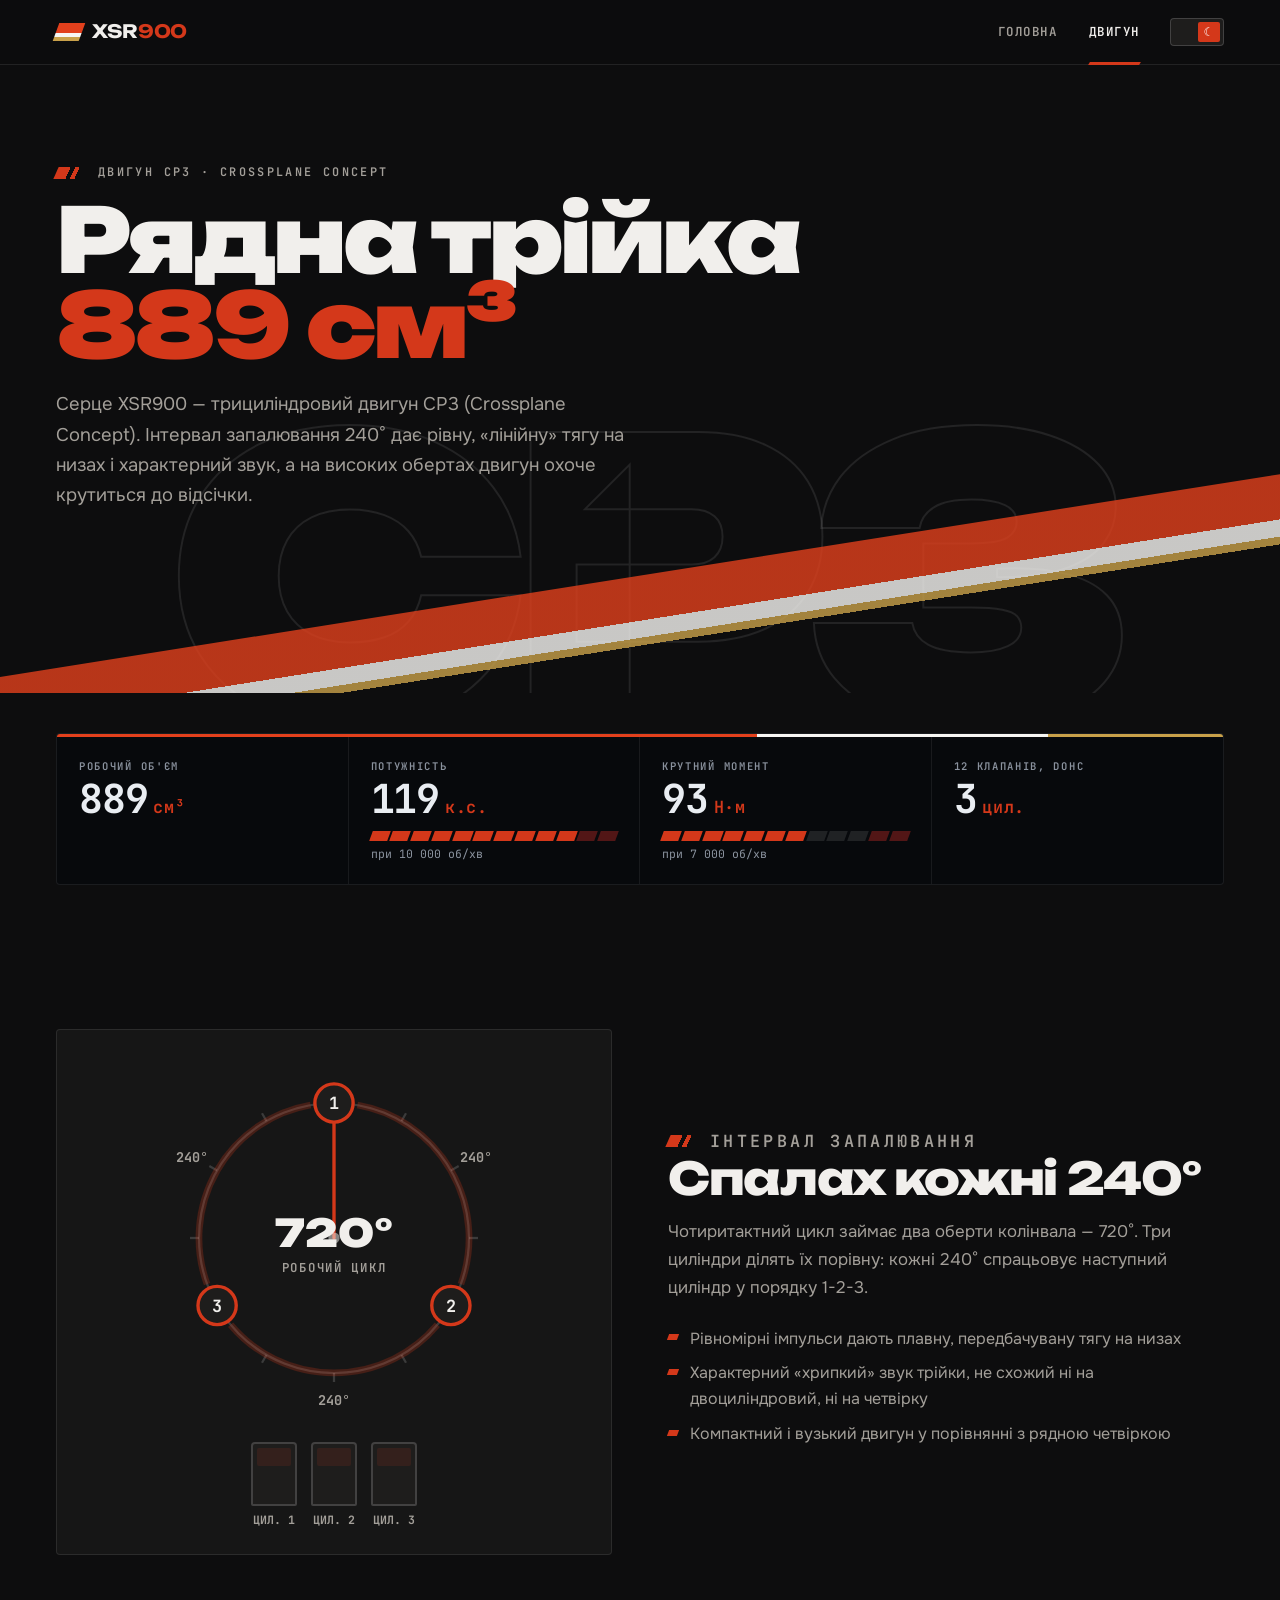
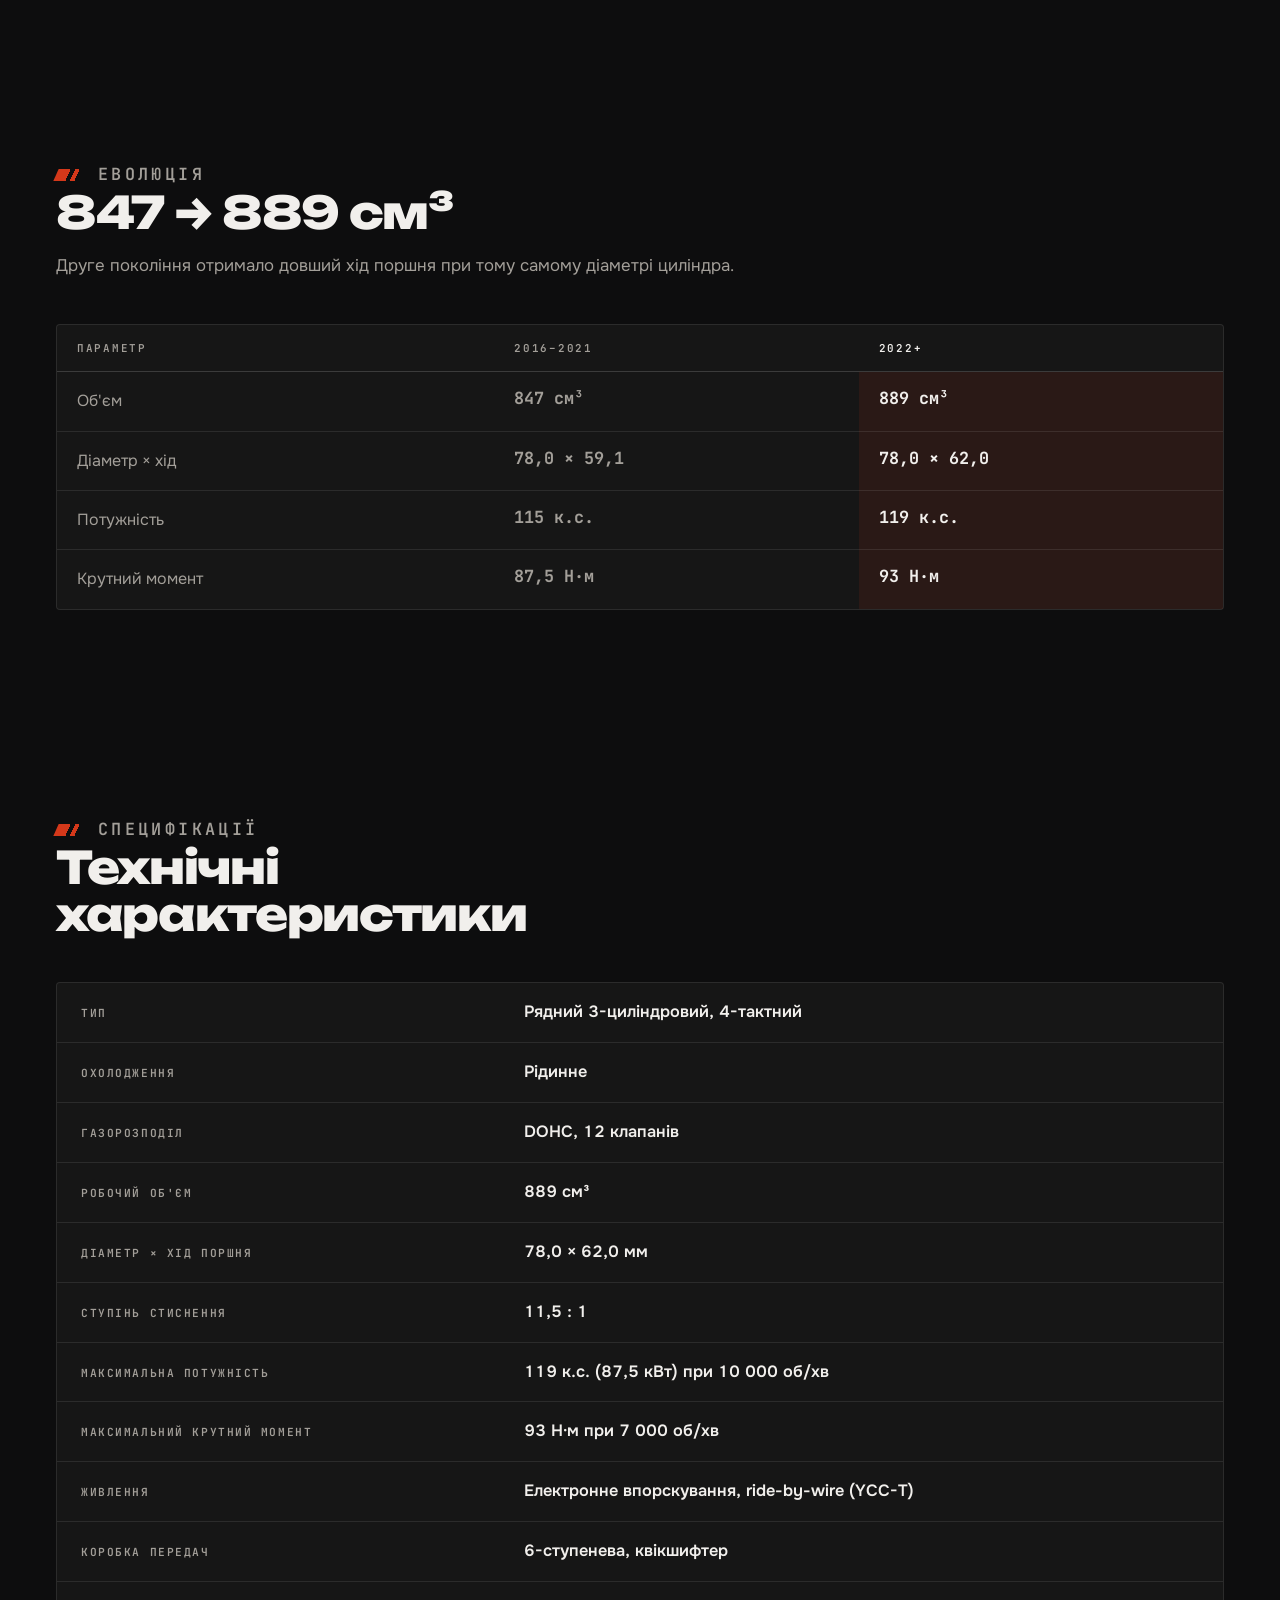
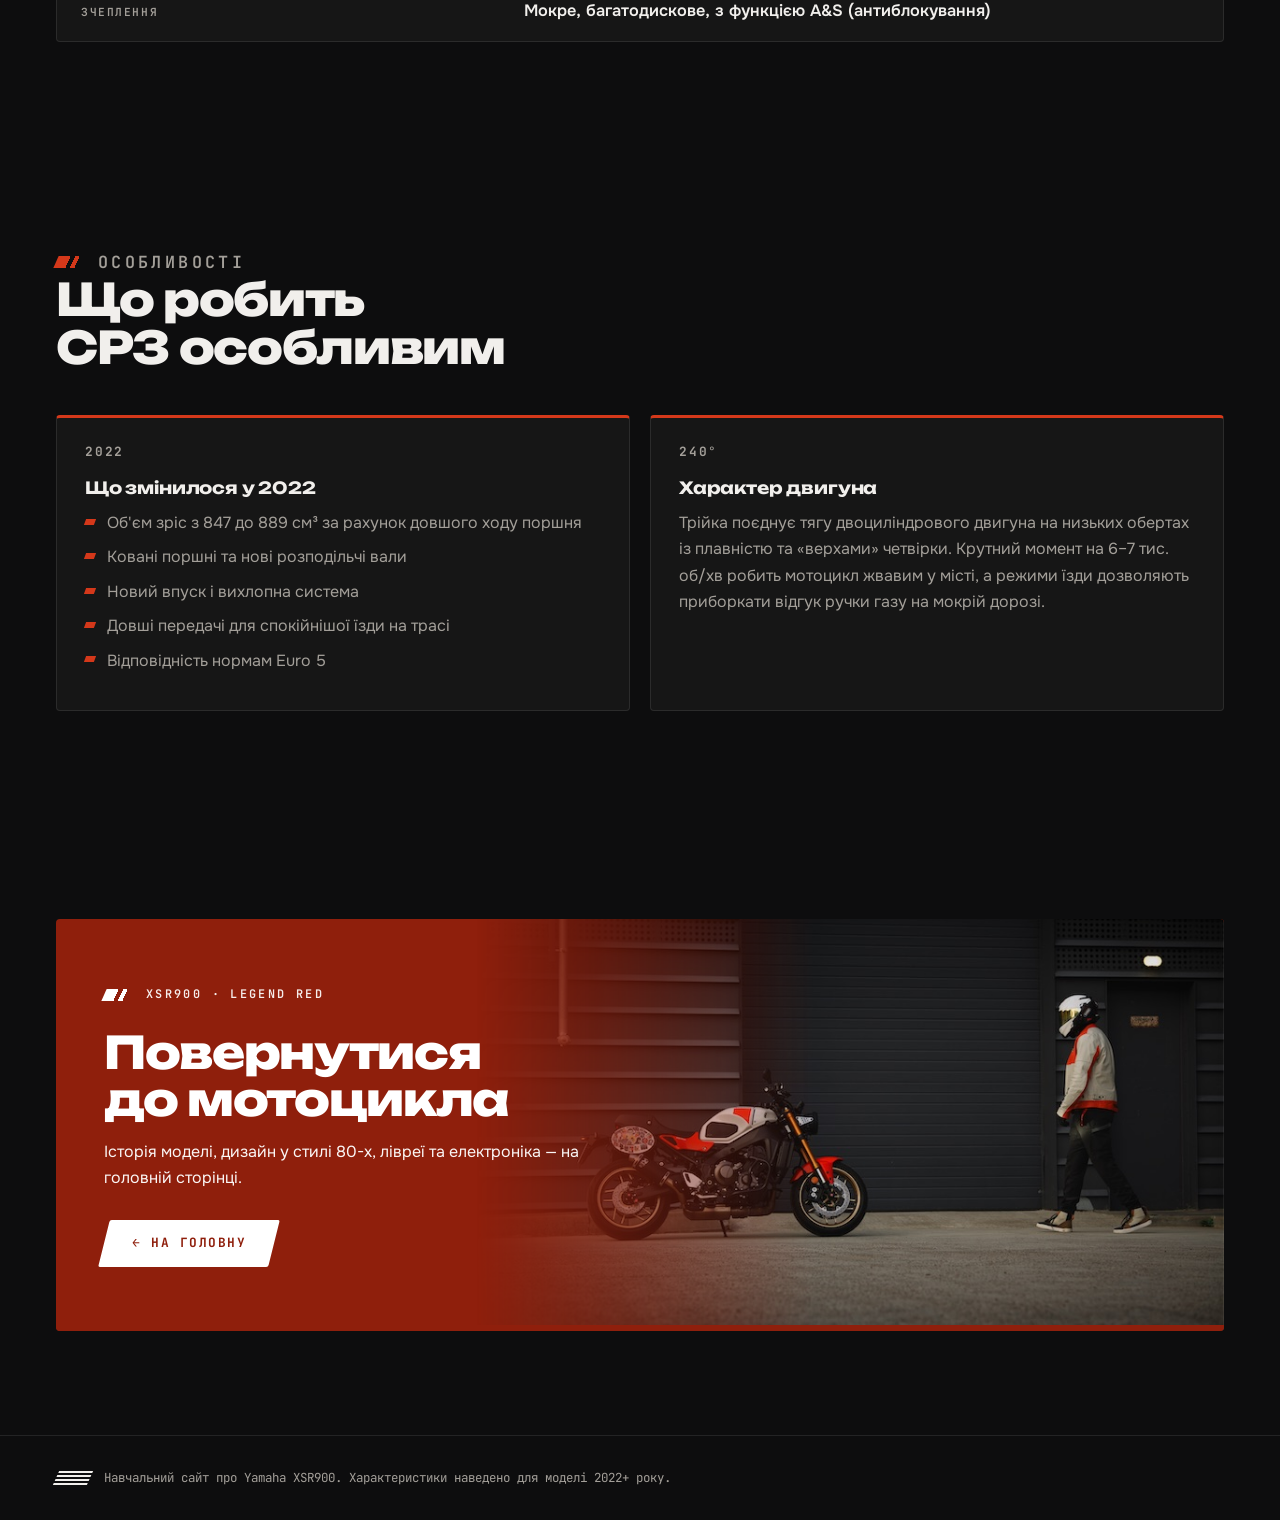
==== commit 4eabbb04: "Recolour redesign to Legend Red 2024 with owner's photos - Palette taken from the owner's bike: whit" ====
--- a/engine.html
+++ b/engine.html
@@ -5,7 +5,7 @@
   <meta name="viewport" content="width=device-width, initial-scale=1">
   <title>Двигун XSR900</title>
   <meta name="description" content="Двигун CP3 мотоцикла Yamaha XSR900: рядна трійка 889 см³, інтервал запалювання 240°, технічні характеристики та особливості.">
-  <meta name="theme-color" content="#0b0d10">
+  <meta name="theme-color" content="#0d0d0e">
   <link rel="preconnect" href="https://fonts.googleapis.com">
   <link rel="preconnect" href="https://fonts.gstatic.com" crossorigin>
   <link rel="stylesheet" href="https://fonts.googleapis.com/css2?family=JetBrains+Mono:wght@400;600;700&family=Onest:wght@400;500;600;700&family=Unbounded:wght@700;800;900&display=swap">
@@ -201,8 +201,12 @@
     </section>
 
     <section class="container section">
-      <div class="cta reveal zoom">
-        <p class="eyebrow">XSR900</p>
+      <div class="cta has-photo reveal zoom">
+        <img class="cta-photo" src="images/garage-800.jpg"
+             srcset="images/garage-800.jpg 800w, images/garage-1600.jpg 1600w"
+             sizes="(max-width: 860px) 100vw, 760px"
+             alt="XSR900 Legend Red власника біля темної стіни" loading="lazy" width="1600" height="1067">
+        <p class="eyebrow">XSR900 · Legend Red</p>
         <h2>Повернутися до мотоцикла</h2>
         <p>Історія моделі, дизайн у стилі 80-х, лівреї та електроніка — на головній сторінці.</p>
         <a class="btn" href="index.html"><span>← На головну</span></a>
--- a/styles.css
+++ b/styles.css
@@ -1,21 +1,19 @@
 /* =========================================================
-   XSR900 · «Paddock / Racing Livery»
-   Палітра — лівреї Yamaha 80-х: Legend Blue, жовтий speed block,
-   золото дисків, білий обтічник і асфальт паддоку.
+   XSR900 · «Paddock / Racing Livery» — Legend Red 2024
+   Палітра взята з мотоцикла власника: білий бак з червоним блоком,
+   червоні крило й бокові панелі, чорні рама й двигун, золоті вилка й диски.
    ========================================================= */
 :root {
   /* Константи лівреї (однакові в обох темах) */
-  --blue: #1f4cb0;
-  --blue-deep: #10295f;
-  --yellow: #f2c230;
-  --gold: #c9a14a;
-  --white: #f6f6f4;
-  --red: #e0322b;
-  --ink: #0b0d10;
+  --red: #e2401c;            /* Legend Red — великі заливки */
+  --red-deep: #8f1f0c;       /* тло банерів, білий текст ≈ 8:1 */
+  --gold: #c9a14a;           /* вилка й диски */
+  --white: #f7f6f3;          /* білий бак */
+  --ink: #0c0c0d;            /* рама й двигун */
 
   /* Акцент змінюється конфігуратором лівреї */
-  --accent: var(--yellow);
-  --accent-ink: #111;
+  --accent: #d4381a;         /* білий текст на ньому ≈ 4.6:1 */
+  --accent-ink: #ffffff;
 
   /* Шрифти */
   --f-display: "Unbounded", "Arial Black", system-ui, sans-serif;
@@ -27,29 +25,29 @@
   --ease: cubic-bezier(.2, .7, .2, 1);
 
   /* Темна тема — за замовчуванням */
-  --bg: #0b0d10;
-  --bg-2: #111419;
-  --surface: #14171c;
-  --surface-2: #1b1f26;
-  --text: #eef0f3;
-  --muted: #9aa1ad;
+  --bg: #0d0d0e;
+  --bg-2: #121212;
+  --surface: #161616;
+  --surface-2: #1e1d1c;
+  --text: #f1efec;
+  --muted: #a39f99;
   --border: rgba(255, 255, 255, .09);
   --line: rgba(255, 255, 255, .16);
-  --brand: #7aa2ff;           /* синій для тексту й посилань */
+  --brand: #ff7a5c;           /* червоний для тексту й посилань */
   --outline: rgba(255, 255, 255, .09);
   color-scheme: dark;
 }
 
 [data-theme="light"] {
-  --bg: #f6f6f4;
-  --bg-2: #ecece9;
+  --bg: #f7f6f3;
+  --bg-2: #eeece8;
   --surface: #ffffff;
-  --surface-2: #f0f0ed;
-  --text: #0e1014;
-  --muted: #555b66;
-  --border: rgba(14, 16, 20, .1);
-  --line: rgba(14, 16, 20, .2);
-  --brand: #1f4cb0;
+  --surface-2: #f1efeb;
+  --text: #121212;
+  --muted: #5a5550;
+  --border: rgba(18, 18, 18, .1);
+  --line: rgba(18, 18, 18, .2);
+  --brand: #b42d12;
   --outline: rgba(14, 16, 20, .08);
   color-scheme: light;
 }
@@ -96,12 +94,12 @@
 /* =========================================================
    Мотиви лівреї
    ========================================================= */
-/* Смуги синій / жовтий / білий, як на баку Legend Blue */
+/* Смуги червоний / білий / золото, як на Legend Red */
 .livery-stripe {
   background: linear-gradient(180deg,
-    var(--blue) 0 58%,
-    var(--yellow) 58% 80%,
-    var(--white) 80% 90%,
+    var(--red) 0 58%,
+    var(--white) 58% 80%,
+    var(--gold) 80% 90%,
     transparent 90%);
 }
 
@@ -172,7 +170,7 @@
   width: 26px;
   height: 18px;
   transform: skewX(-20deg);
-  background: linear-gradient(180deg, var(--blue) 0 55%, var(--yellow) 55% 80%, var(--white) 80%);
+  background: linear-gradient(180deg, var(--red) 0 55%, var(--white) 55% 80%, var(--gold) 80%);
 }
 
 .nav {
@@ -462,7 +460,7 @@
   position: absolute;
   inset: 0 0 auto 0;
   height: 3px;
-  background: linear-gradient(90deg, var(--blue) 0 60%, var(--yellow) 60% 85%, var(--white) 85%);
+  background: linear-gradient(90deg, var(--red) 0 60%, var(--white) 60% 85%, var(--gold) 85%);
 }
 .stat {
   padding: 26px 22px 22px;
@@ -510,7 +508,7 @@
 .tach i:nth-child(n+11) { background: rgba(224, 50, 43, .35); }
 .dash.is-visible .tach i.on,
 html:not(.js) .tach i.on { background: var(--accent); }
-.dash.is-visible .tach i.on:nth-child(n+11) { background: var(--red); }
+.dash.is-visible .tach i.on:nth-child(n+11) { background: #ff2d17; }
 /* поступове «розкручування» */
 .tach i:nth-child(1)  { transition-delay: .05s; }
 .tach i:nth-child(2)  { transition-delay: .1s; }
@@ -653,7 +651,7 @@
   overflow: hidden;
   background: var(--surface-2);
 }
-.hotspots img { width: 100%; height: auto; aspect-ratio: 1402 / 1027; object-fit: cover; }
+.hotspots img { width: 100%; height: auto; aspect-ratio: 3 / 2; object-fit: cover; }
 .hotspot {
   position: absolute;
   left: var(--x);
@@ -856,7 +854,7 @@
 .t-radical-white { background: linear-gradient(160deg, #f4f4f2 0 48%, #c8102e 48% 58%, #1d4fa8 58% 68%, #f4f4f2 68%); }
 .t-legend-blue   { background: linear-gradient(165deg, #1d4fa8 0 52%, #f2c230 52% 60%, #fff 60% 64%, #1d4fa8 64%); }
 .t-midnight      { background: linear-gradient(180deg, #2a2d33 0 55%, #111 55%); }
-.t-silky-white   { background: linear-gradient(160deg, #f6f6f4 0 50%, #d6001c 50% 80%, #f6f6f4 80%); }
+.t-legend-red    { background: linear-gradient(100deg, transparent 0 17%, #111 17% 18.5%, #e2401c 18.5% 47%, #111 47% 48.5%, transparent 48.5%) 0 34% / 100% 46% no-repeat, linear-gradient(180deg, #f7f6f3 0 74%, #e2401c 74%); }
 .t-pastel-grey   { background: linear-gradient(180deg, #5a5d63 0 55%, #3b3e43 55%); }
 .t-ivory         { background: linear-gradient(180deg, #efe6d2 0 60%, #7a4a2a 60%); }
 .t-legend-yellow { background: repeating-linear-gradient(180deg, #111 0 7px, #fff 7px 10px) 55% 60% / 40% 30% no-repeat, #f2c230; }
@@ -886,9 +884,9 @@
 }
 .tft-bar .mode { color: var(--accent); transition: color .3s; }
 .tft-bar .leds { display: flex; gap: 4px; }
-.tft-bar .leds i { width: 14px; height: 6px; background: #1f4cb0; transform: skewX(-20deg); }
-.tft-bar .leds i:nth-child(n+4) { background: var(--yellow); }
-.tft-bar .leds i:nth-child(n+6) { background: var(--red); }
+.tft-bar .leds i { width: 14px; height: 6px; background: var(--white); transform: skewX(-20deg); }
+.tft-bar .leds i:nth-child(n+4) { background: var(--gold); }
+.tft-bar .leds i:nth-child(n+6) { background: #ff2d17; }
 .tft-grid {
   display: grid;
   grid-template-columns: repeat(auto-fit, minmax(220px, 1fr));
@@ -1063,7 +1061,7 @@
   isolation: isolate;
   padding: 64px 48px;
   border-radius: var(--radius);
-  background: var(--blue);
+  background: #c2321a;       /* трохи темніший за --red, щоб дрібний білий текст мав ≥ 4.5:1 */
   color: #fff;
 }
 .cta::before {
@@ -1074,7 +1072,7 @@
   top: 0;
   bottom: 0;
   width: 46%;
-  background: linear-gradient(90deg, var(--yellow) 0 22%, transparent 22% 30%, var(--white) 30% 38%, transparent 38%);
+  background: linear-gradient(90deg, var(--white) 0 22%, transparent 22% 30%, var(--gold) 30% 38%, transparent 38%);
   transform: skewX(-24deg);
   opacity: .95;
 }
@@ -1084,13 +1082,32 @@
   z-index: -1;
   inset: auto 0 0 0;
   height: 6px;
-  background: var(--blue-deep);
-}
-.cta .eyebrow { color: rgba(255, 255, 255, .75); }
+  background: var(--red-deep);
+}
+.cta .eyebrow { color: rgba(255, 255, 255, .92); }
 .cta .eyebrow::before { background: linear-gradient(90deg, #fff 0 40%, transparent 40% 55%, #fff 55% 70%, transparent 70%); }
 .cta h2 { color: #fff; max-width: 14em; }
-.cta p { color: rgba(255, 255, 255, .85); margin: 0 0 28px; max-width: 30em; }
-.cta .btn { background: #fff; border-color: #fff; color: var(--blue-deep); }
+.cta p { color: rgba(255, 255, 255, .96); margin: 0 0 28px; max-width: 30em; }
+.cta .btn { background: #fff; border-color: #fff; color: var(--red-deep); }
+
+/* CTA з фото власника (сторінка двигуна) */
+.cta.has-photo { background: var(--red-deep); }
+.cta.has-photo::before { display: none; }
+.cta-photo {
+  position: absolute;
+  z-index: -1;
+  top: 0;
+  right: 0;
+  width: 64%;
+  height: 100%;
+  object-fit: cover;
+  object-position: 22% 64%;
+  -webkit-mask-image: linear-gradient(90deg, transparent 0, #000 45%);
+          mask-image: linear-gradient(90deg, transparent 0, #000 45%);
+}
+@media (max-width: 860px) {
+  .cta-photo { width: 100%; opacity: .35; -webkit-mask-image: none; mask-image: none; }
+}
 
 /* ---------- Футер ---------- */
 .site-footer {
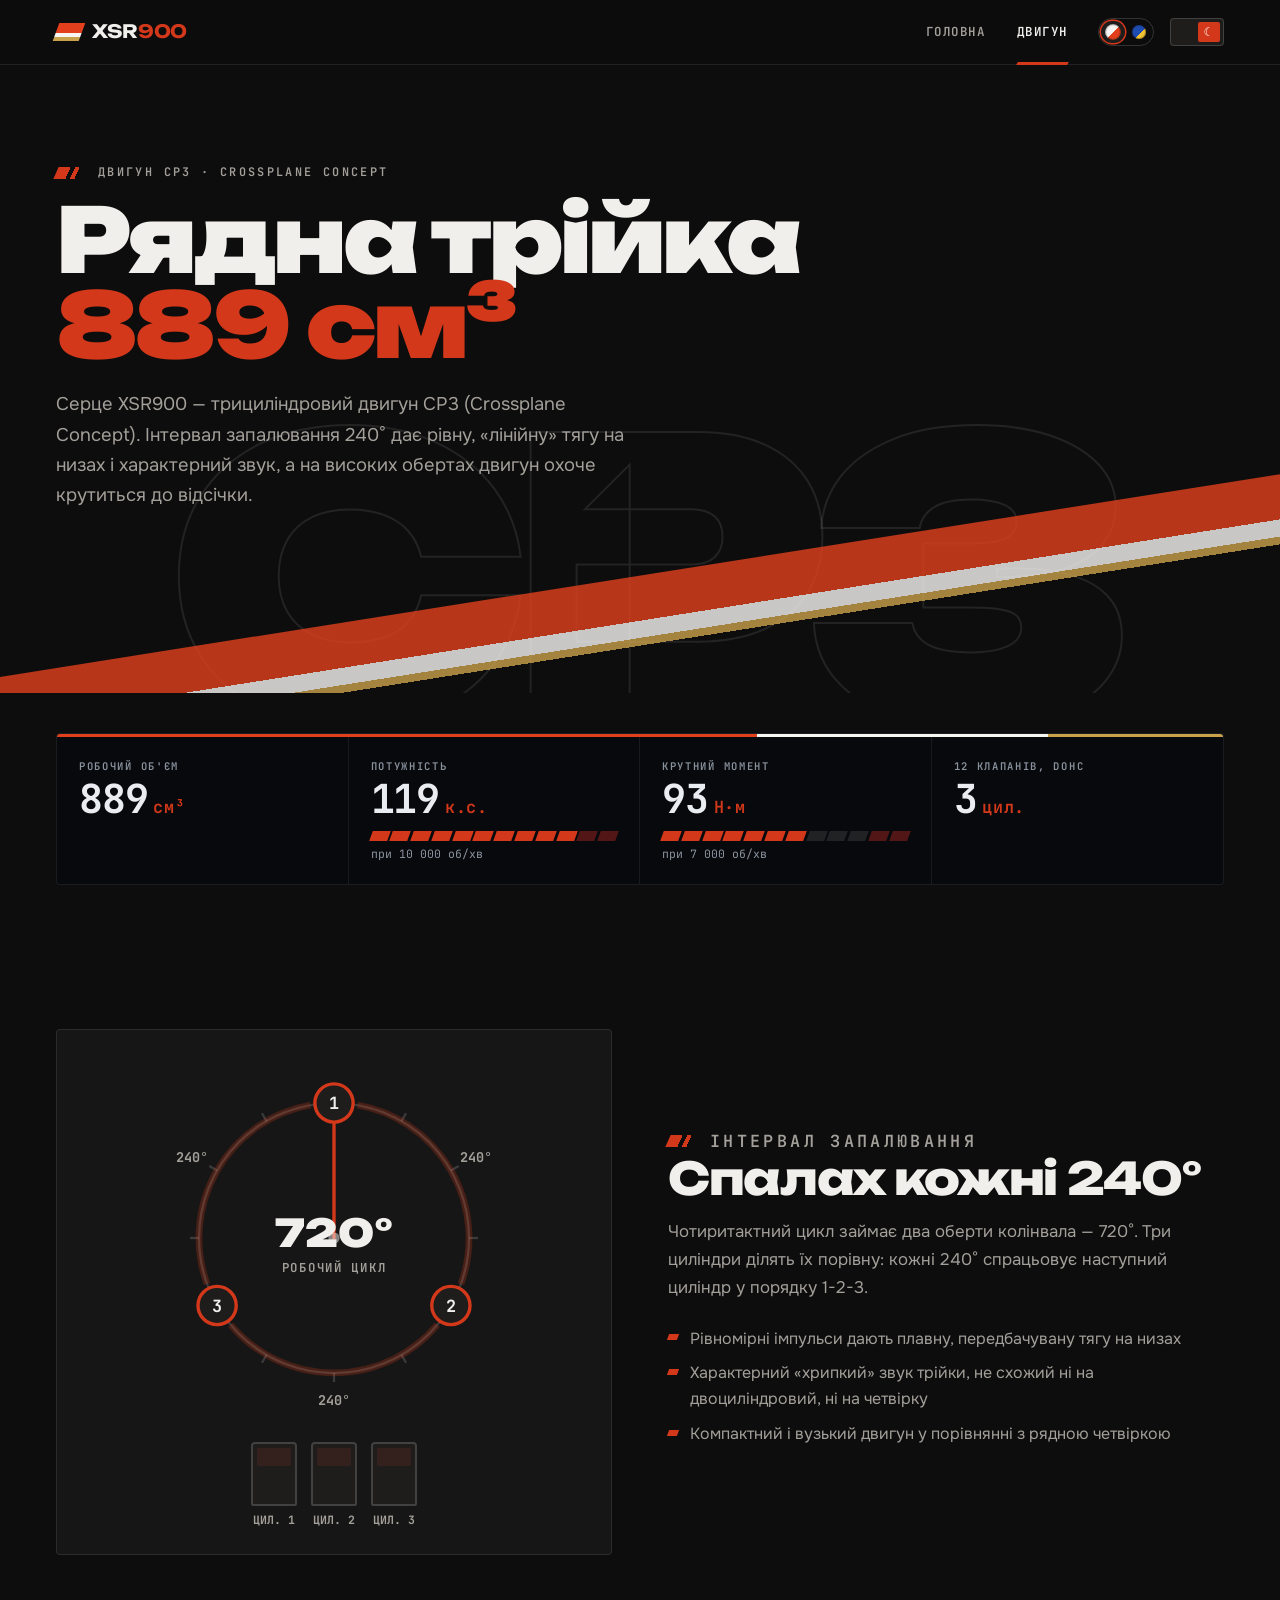
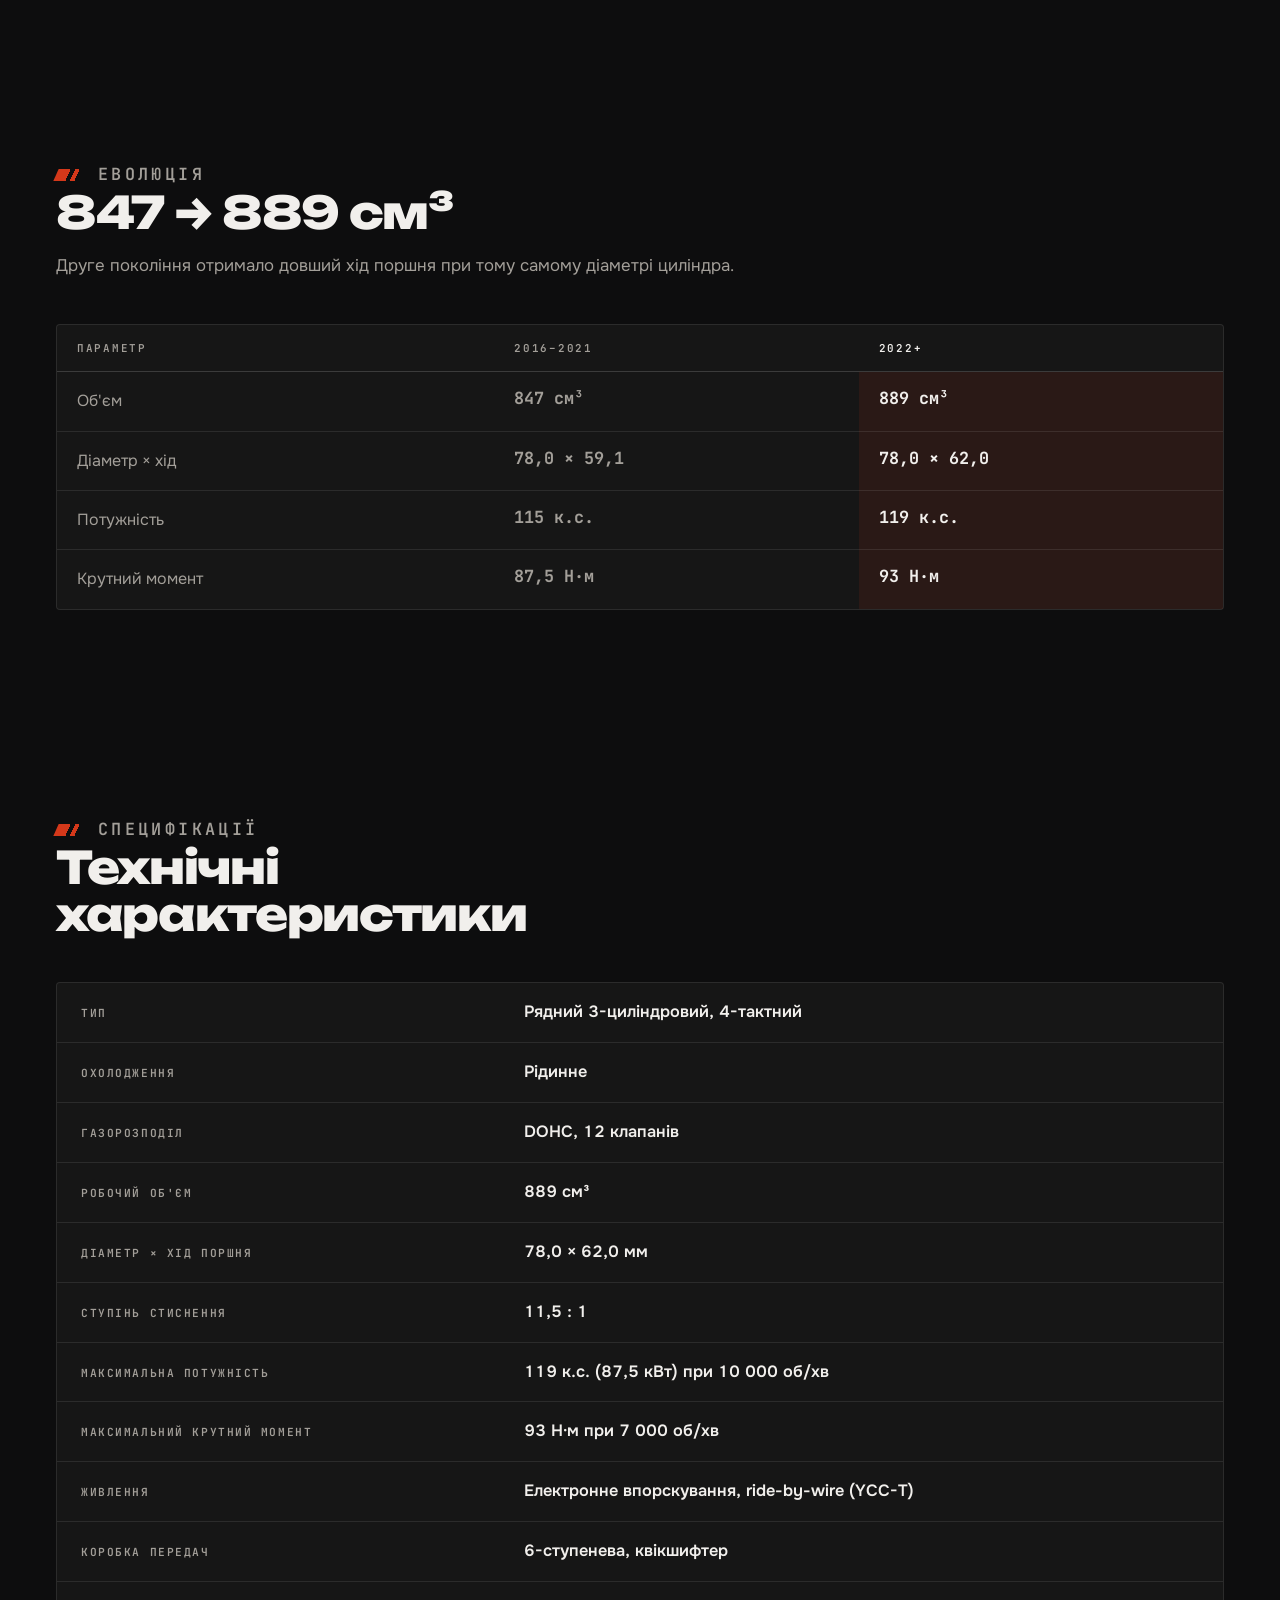
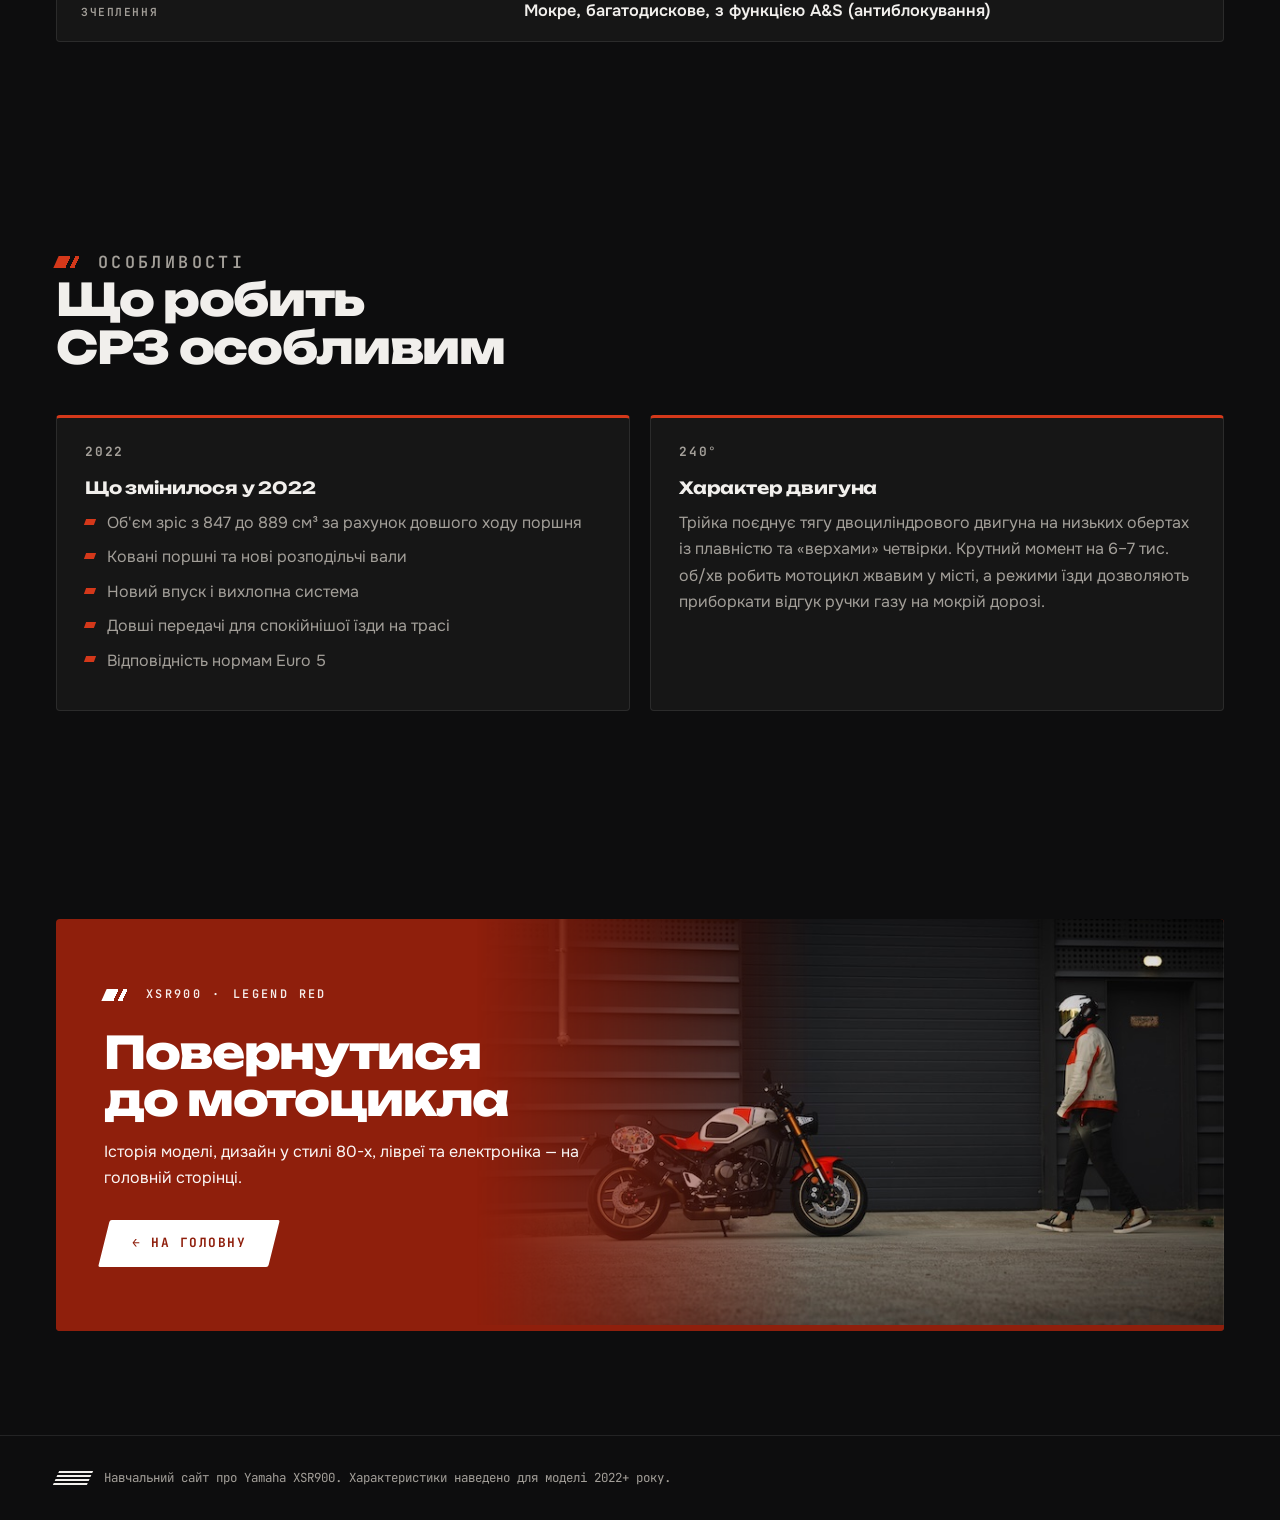
==== commit 7f8733ec: "Add Legend Red / Legend Blue livery switch - Header gets a red/blue livery switch next to the light/" ====
--- a/engine.html
+++ b/engine.html
@@ -21,6 +21,10 @@
         <a href="index.html">Головна</a>
         <a href="engine.html" aria-current="page">Двигун</a>
       </nav>
+      <div class="livery-switch" role="group" aria-label="Лівреї сайту">
+        <button type="button" data-set-livery="red" aria-pressed="true" title="Legend Red" aria-label="Лівреї Legend Red"><i aria-hidden="true"></i></button>
+        <button type="button" data-set-livery="blue" aria-pressed="false" title="Legend Blue" aria-label="Лівреї Legend Blue"><i aria-hidden="true"></i></button>
+      </div>
       <button class="theme-toggle" type="button" role="switch" aria-checked="true" aria-label="Увімкнути світлу тему">
         <span class="knob" aria-hidden="true"></span>
       </button>
@@ -202,11 +206,11 @@
 
     <section class="container section">
       <div class="cta has-photo reveal zoom">
-        <img class="cta-photo" src="images/garage-800.jpg"
+        <img class="cta-photo only-red" src="images/garage-800.jpg"
              srcset="images/garage-800.jpg 800w, images/garage-1600.jpg 1600w"
              sizes="(max-width: 860px) 100vw, 760px"
              alt="XSR900 Legend Red власника біля темної стіни" loading="lazy" width="1600" height="1067">
-        <p class="eyebrow">XSR900 · Legend Red</p>
+        <p class="eyebrow">XSR900 · <span class="only-red">Legend Red</span><span class="only-blue">Legend Blue</span></p>
         <h2>Повернутися до мотоцикла</h2>
         <p>Історія моделі, дизайн у стилі 80-х, лівреї та електроніка — на головній сторінці.</p>
         <a class="btn" href="index.html"><span>← На головну</span></a>
--- a/styles.css
+++ b/styles.css
@@ -1,18 +1,33 @@
 /* =========================================================
-   XSR900 · «Paddock / Racing Livery» — Legend Red 2024
-   Палітра взята з мотоцикла власника: білий бак з червоним блоком,
-   червоні крило й бокові панелі, чорні рама й двигун, золоті вилка й диски.
+   XSR900 · «Paddock / Racing Livery»
+   Дві лівреї × дві теми:
+   · Legend Red 2024 (за замовчуванням) — білий бак з червоним блоком,
+     червоні крило й панелі, чорні рама й двигун, золоті вилка й диски;
+   · Legend Blue 2022 — синій бак, жовтий speed block, білі смуги, золото.
+   Лівреї задає html[data-livery], тему — html[data-theme].
    ========================================================= */
 :root {
   /* Константи лівреї (однакові в обох темах) */
   --red: #e2401c;            /* Legend Red — великі заливки */
-  --red-deep: #8f1f0c;       /* тло банерів, білий текст ≈ 8:1 */
+  --red-deep: #8f1f0c;
+  --blue: #1f4cb0;           /* Legend Blue */
+  --blue-deep: #10295f;
+  --yellow: #f2c230;
   --gold: #c9a14a;           /* вилка й диски */
   --white: #f7f6f3;          /* білий бак */
   --ink: #0c0c0d;            /* рама й двигун */
 
-  /* Акцент змінюється конфігуратором лівреї */
-  --accent: #d4381a;         /* білий текст на ньому ≈ 4.6:1 */
+  /* Мотиви поточної лівреї: смуги, логотип, панелі, банер */
+  --m1: var(--red);          /* основний колір */
+  --m2: var(--white);        /* друга смуга */
+  --m3: var(--gold);         /* третя смуга */
+  --deep: var(--red-deep);   /* темний відтінок основного */
+  --cta-bg: #c2321a;         /* банер: дрібний білий текст ≥ 4.5:1 */
+  --led1: var(--white);
+  --led2: var(--gold);
+
+  /* Акцент змінюється перемикачем і конфігуратором лівреї */
+  --accent: #d4381a;         /* білий текст на ньому ≈ 4.8:1 */
   --accent-ink: #ffffff;
 
   /* Шрифти */
@@ -52,6 +67,45 @@
   color-scheme: light;
 }
 
+/* ---------- Лівреї Legend Blue ---------- */
+[data-livery="blue"] {
+  --m1: var(--blue);
+  --m2: var(--yellow);
+  --m3: #f6f6f4;
+  --deep: var(--blue-deep);
+  --cta-bg: var(--blue);
+  --led1: var(--blue);
+  --led2: var(--yellow);
+  --accent: var(--yellow);
+  --accent-ink: #111111;
+}
+[data-livery="blue"]:not([data-theme="light"]) {
+  --bg: #0b0d10;
+  --bg-2: #111419;
+  --surface: #14171c;
+  --surface-2: #1b1f26;
+  --text: #eef0f3;
+  --muted: #9aa1ad;
+  --brand: #7aa2ff;
+}
+[data-livery="blue"][data-theme="light"] {
+  --bg: #f6f6f4;
+  --bg-2: #ecece9;
+  --surface: #ffffff;
+  --surface-2: #f0f0ed;
+  --text: #0e1014;
+  --muted: #555b66;
+  --border: rgba(14, 16, 20, .1);
+  --line: rgba(14, 16, 20, .2);
+  --brand: #1f4cb0;
+  /* жовтий акцент нечитабельний як текст на світлому тлі — заголовки синім */
+  --accent-text: var(--blue);
+}
+
+/* Елементи тільки для однієї лівреї (фото, підписи) */
+[data-livery="blue"] .only-red,
+:root:not([data-livery="blue"]) .only-blue { display: none !important; }
+
 /* ---------- База ---------- */
 *, *::before, *::after { box-sizing: border-box; }
 html { -webkit-text-size-adjust: 100%; scroll-behavior: smooth; scroll-padding-top: var(--header-h); }
@@ -94,12 +148,12 @@
 /* =========================================================
    Мотиви лівреї
    ========================================================= */
-/* Смуги червоний / білий / золото, як на Legend Red */
+/* Смуги лівреї: червоний / білий / золото або синій / жовтий / білий */
 .livery-stripe {
   background: linear-gradient(180deg,
-    var(--red) 0 58%,
-    var(--white) 58% 80%,
-    var(--gold) 80% 90%,
+    var(--m1) 0 58%,
+    var(--m2) 58% 80%,
+    var(--m3) 80% 90%,
     transparent 90%);
 }
 
@@ -165,12 +219,12 @@
   font: 900 1.15rem/1 var(--f-display);
   letter-spacing: -.02em;
 }
-.logo span { color: var(--accent); transition: color .3s; }
+.logo span { color: var(--accent-text, var(--accent)); transition: color .3s; }
 .logo .mark {
   width: 26px;
   height: 18px;
   transform: skewX(-20deg);
-  background: linear-gradient(180deg, var(--red) 0 55%, var(--white) 55% 80%, var(--gold) 80%);
+  background: linear-gradient(180deg, var(--m1) 0 55%, var(--m2) 55% 80%, var(--m3) 80%);
 }
 
 .nav {
@@ -208,6 +262,39 @@
 .nav a:hover::after { transform: scaleX(.4) skewX(-30deg); }
 .nav a[aria-current="page"] { color: var(--text); }
 .nav a[aria-current="page"]::after { transform: scaleX(1) skewX(-30deg); }
+
+/* Перемикач лівреї: червоний / синій */
+.livery-switch {
+  display: inline-flex;
+  flex-shrink: 0;
+  gap: 2px;
+  padding: 2px;
+  border: 1px solid var(--line);
+  border-radius: 999px;
+}
+.livery-switch button {
+  width: 24px;
+  height: 22px;
+  padding: 0;
+  border: 0;
+  border-radius: 999px;
+  background: transparent;
+  cursor: pointer;
+  display: grid;
+  place-items: center;
+}
+.livery-switch button i {
+  width: 14px;
+  height: 14px;
+  border-radius: 50%;
+  box-shadow: inset 0 0 0 1px rgba(0, 0, 0, .25);
+  transition: transform .2s var(--ease);
+}
+.livery-switch [data-set-livery="red"] i  { background: linear-gradient(135deg, #f7f6f3 0 50%, #e2401c 50%); }
+.livery-switch [data-set-livery="blue"] i { background: linear-gradient(135deg, #1f4cb0 0 60%, #f2c230 60%); }
+.livery-switch button[aria-pressed="true"] { background: var(--surface-2); box-shadow: 0 0 0 1.5px var(--accent); }
+.livery-switch button[aria-pressed="true"] i,
+.livery-switch button:hover i { transform: scale(1.12); }
 
 /* Перемикач теми */
 .theme-toggle {
@@ -270,7 +357,7 @@
   line-height: .95;
   letter-spacing: -.04em;
 }
-h1 .accent { color: var(--accent); transition: color .3s; }
+h1 .accent { color: var(--accent-text, var(--accent)); transition: color .3s; }
 h2 {
   margin: 0 0 16px;
   font-size: clamp(1.7rem, 3.8vw, 2.8rem);
@@ -460,7 +547,7 @@
   position: absolute;
   inset: 0 0 auto 0;
   height: 3px;
-  background: linear-gradient(90deg, var(--red) 0 60%, var(--white) 60% 85%, var(--gold) 85%);
+  background: linear-gradient(90deg, var(--m1) 0 60%, var(--m2) 60% 85%, var(--m3) 85%);
 }
 .stat {
   padding: 26px 22px 22px;
@@ -652,10 +739,13 @@
   background: var(--surface-2);
 }
 .hotspots img { width: 100%; height: auto; aspect-ratio: 3 / 2; object-fit: cover; }
+.hotspots img.only-blue { aspect-ratio: 1402 / 1027; }
+[data-livery="blue"] .hotspot { left: var(--xb); top: var(--yb); }
 .hotspot {
   position: absolute;
   left: var(--x);
   top: var(--y);
+  transition: left .3s var(--ease), top .3s var(--ease);
   width: 36px;
   height: 36px;
   margin: -18px 0 0 -18px;
@@ -884,8 +974,8 @@
 }
 .tft-bar .mode { color: var(--accent); transition: color .3s; }
 .tft-bar .leds { display: flex; gap: 4px; }
-.tft-bar .leds i { width: 14px; height: 6px; background: var(--white); transform: skewX(-20deg); }
-.tft-bar .leds i:nth-child(n+4) { background: var(--gold); }
+.tft-bar .leds i { width: 14px; height: 6px; background: var(--led1); transform: skewX(-20deg); }
+.tft-bar .leds i:nth-child(n+4) { background: var(--led2); }
 .tft-bar .leds i:nth-child(n+6) { background: #ff2d17; }
 .tft-grid {
   display: grid;
@@ -1061,7 +1151,7 @@
   isolation: isolate;
   padding: 64px 48px;
   border-radius: var(--radius);
-  background: #c2321a;       /* трохи темніший за --red, щоб дрібний білий текст мав ≥ 4.5:1 */
+  background: var(--cta-bg);
   color: #fff;
 }
 .cta::before {
@@ -1072,7 +1162,7 @@
   top: 0;
   bottom: 0;
   width: 46%;
-  background: linear-gradient(90deg, var(--white) 0 22%, transparent 22% 30%, var(--gold) 30% 38%, transparent 38%);
+  background: linear-gradient(90deg, var(--m2) 0 22%, transparent 22% 30%, var(--m3) 30% 38%, transparent 38%);
   transform: skewX(-24deg);
   opacity: .95;
 }
@@ -1082,17 +1172,17 @@
   z-index: -1;
   inset: auto 0 0 0;
   height: 6px;
-  background: var(--red-deep);
+  background: var(--deep);
 }
 .cta .eyebrow { color: rgba(255, 255, 255, .92); }
 .cta .eyebrow::before { background: linear-gradient(90deg, #fff 0 40%, transparent 40% 55%, #fff 55% 70%, transparent 70%); }
 .cta h2 { color: #fff; max-width: 14em; }
 .cta p { color: rgba(255, 255, 255, .96); margin: 0 0 28px; max-width: 30em; }
-.cta .btn { background: #fff; border-color: #fff; color: var(--red-deep); }
+.cta .btn { background: #fff; border-color: #fff; color: var(--deep); }
 
 /* CTA з фото власника (сторінка двигуна) */
-.cta.has-photo { background: var(--red-deep); }
-.cta.has-photo::before { display: none; }
+:root:not([data-livery="blue"]) .cta.has-photo { background: var(--red-deep); }
+:root:not([data-livery="blue"]) .cta.has-photo::before { display: none; }
 .cta-photo {
   position: absolute;
   z-index: -1;
@@ -1208,6 +1298,16 @@
   .logo .mark { display: none; }
   .nav a { padding: 0 9px; letter-spacing: .06em; }
   .nav a::after { left: 9px; right: 9px; }
+  .livery-switch { padding: 1px; gap: 0; }
+  .livery-switch button { width: 22px; height: 22px; }
+  .theme-toggle { width: 46px; }
+  [data-theme="dark"] .theme-toggle .knob { transform: translateX(16px); }
+}
+@media (max-width: 390px) {
+  .header-inner { gap: 4px; }
+  .logo { font-size: .95em; }
+  .nav a { padding: 0 6px; letter-spacing: .02em; font-size: .72rem; }
+  .nav a::after { left: 6px; right: 6px; }
   .dash { grid-template-columns: 1fr 1fr; }
   .stat { padding: 20px 16px; }
   .stat:nth-child(odd) { border-right: 1px solid rgba(255, 255, 255, .07); }
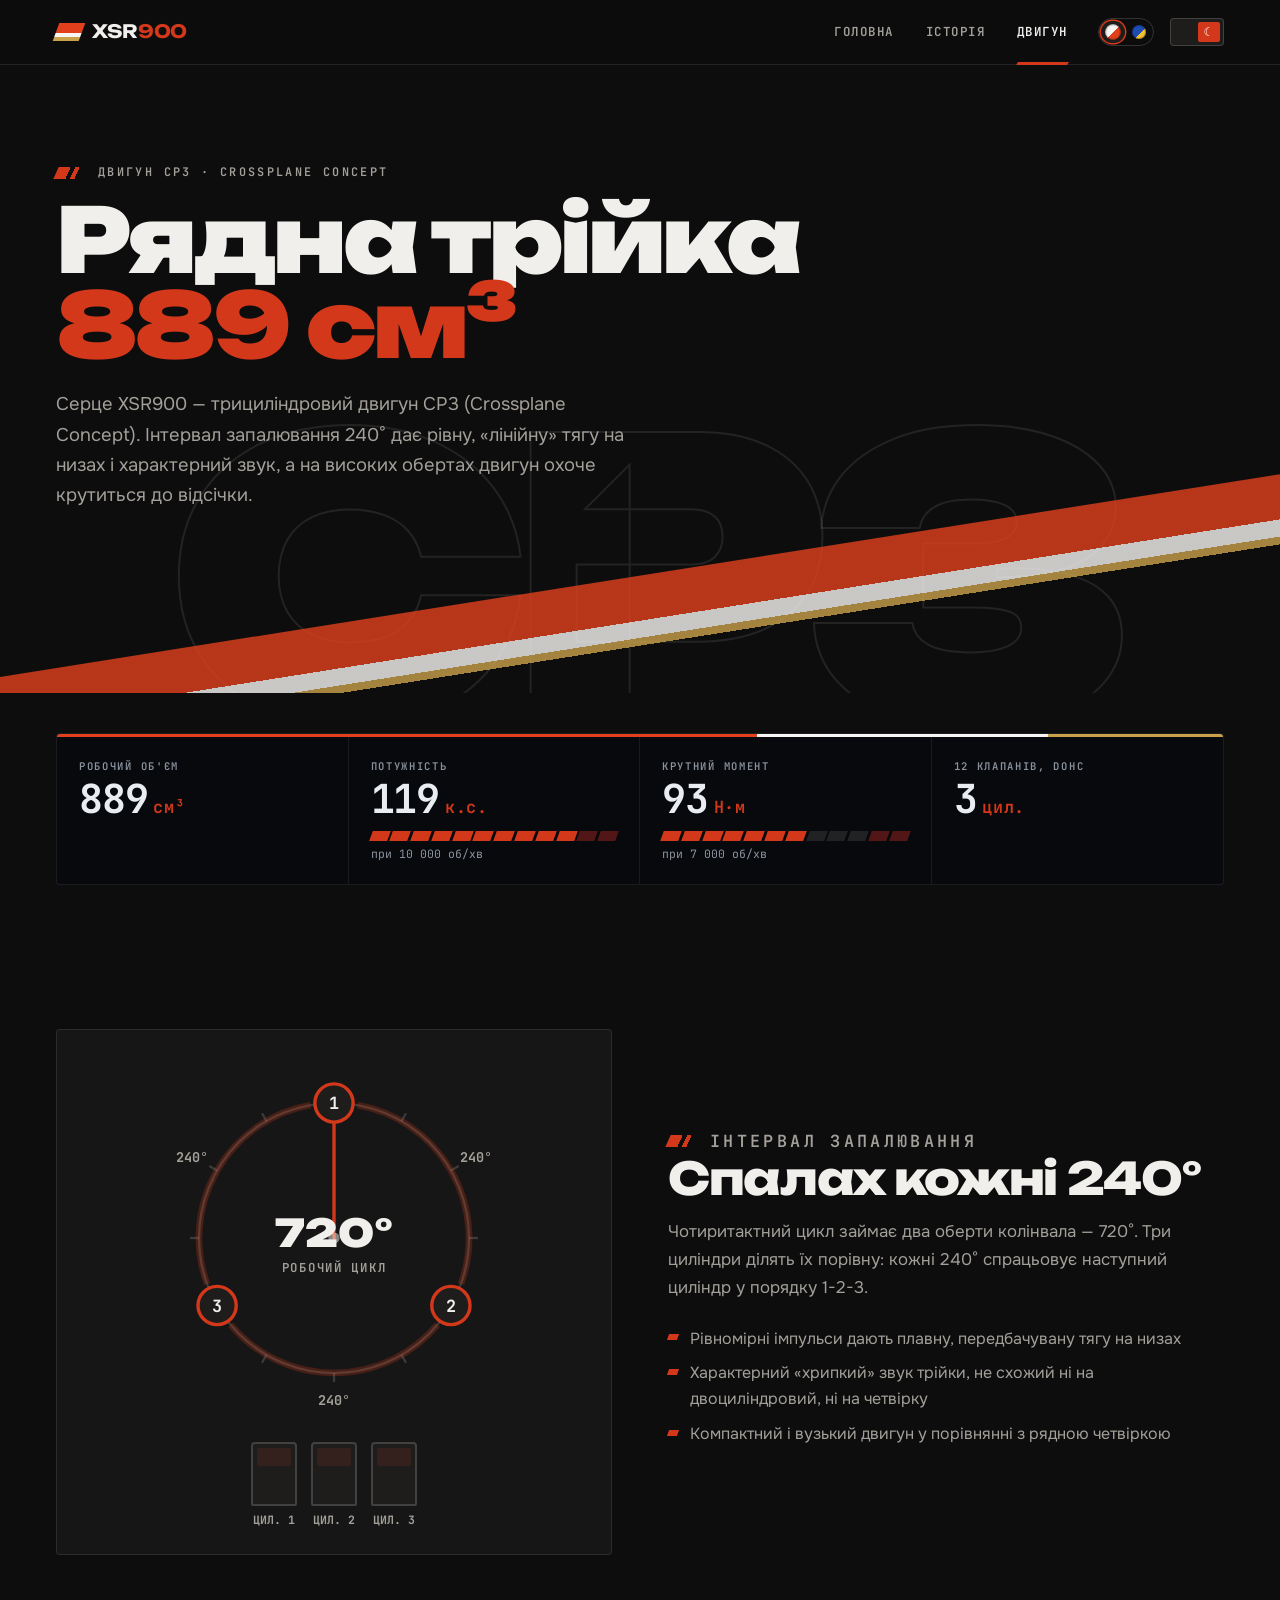
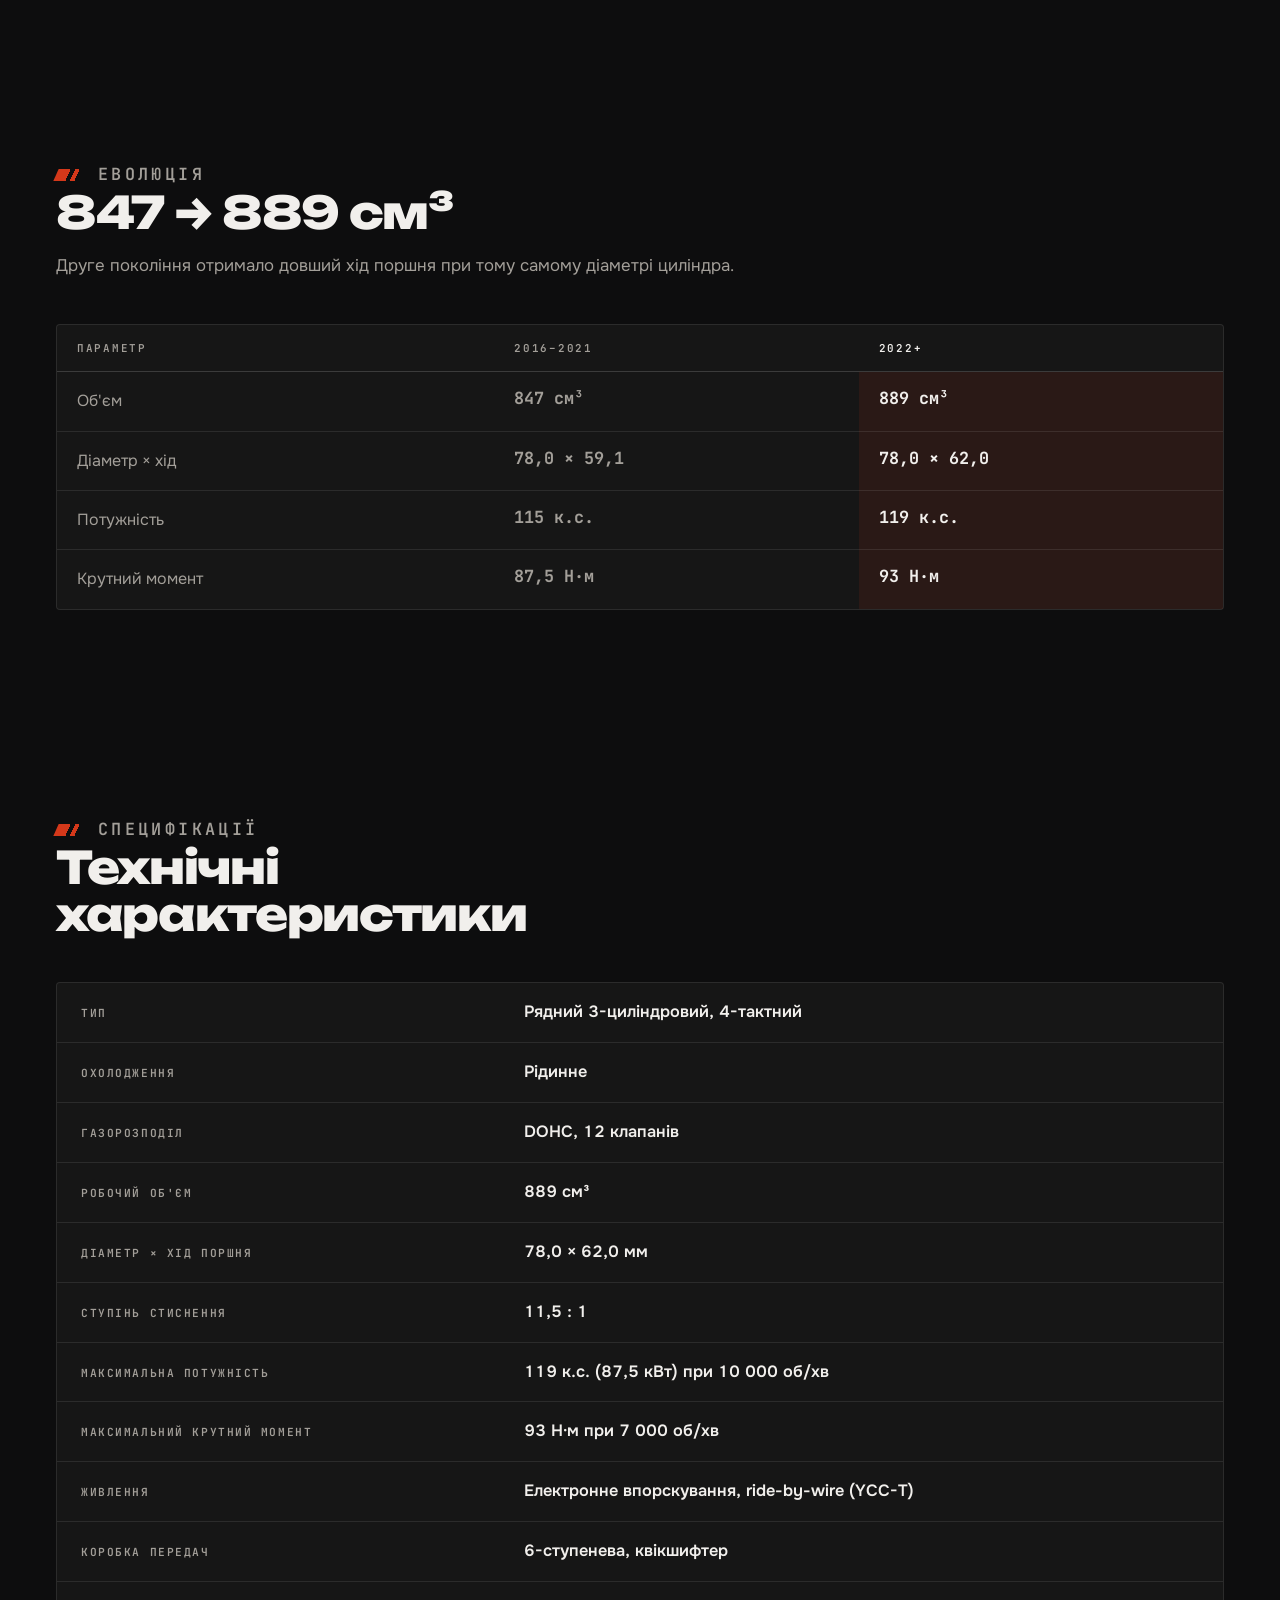
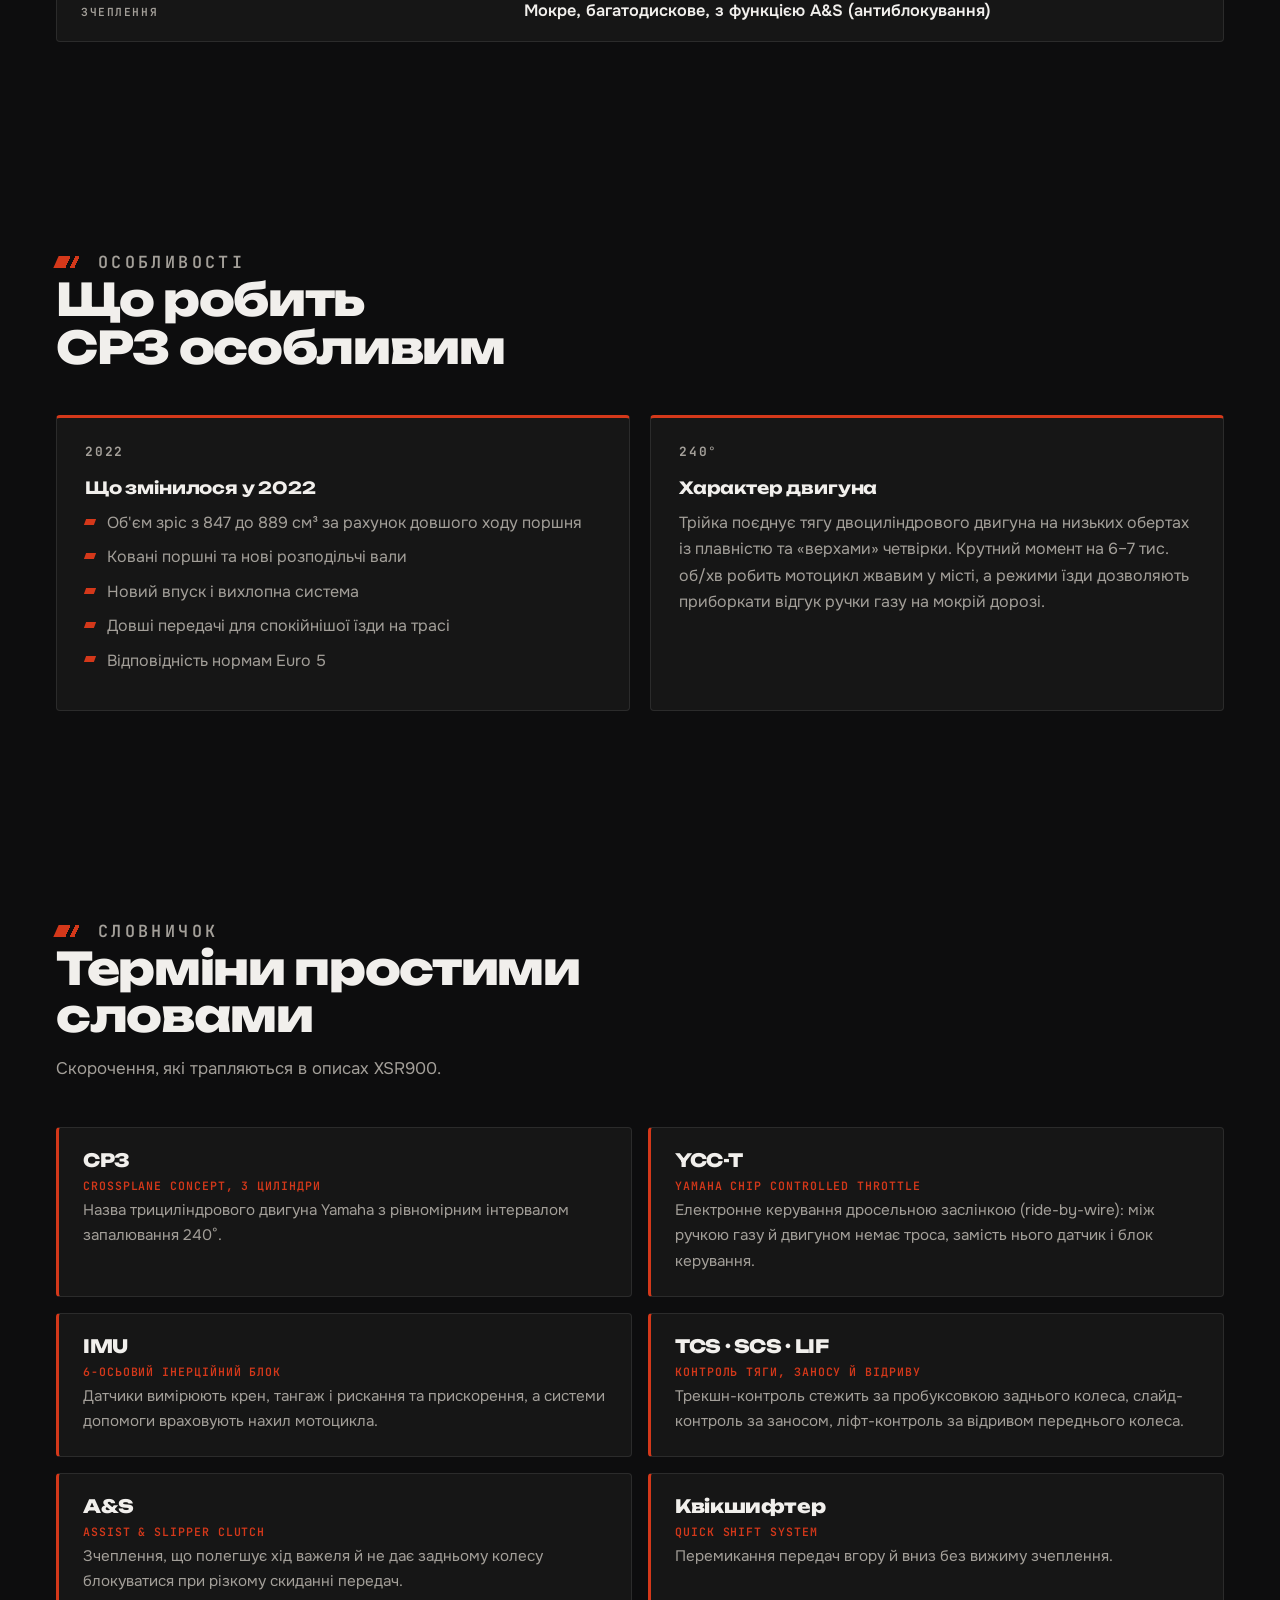
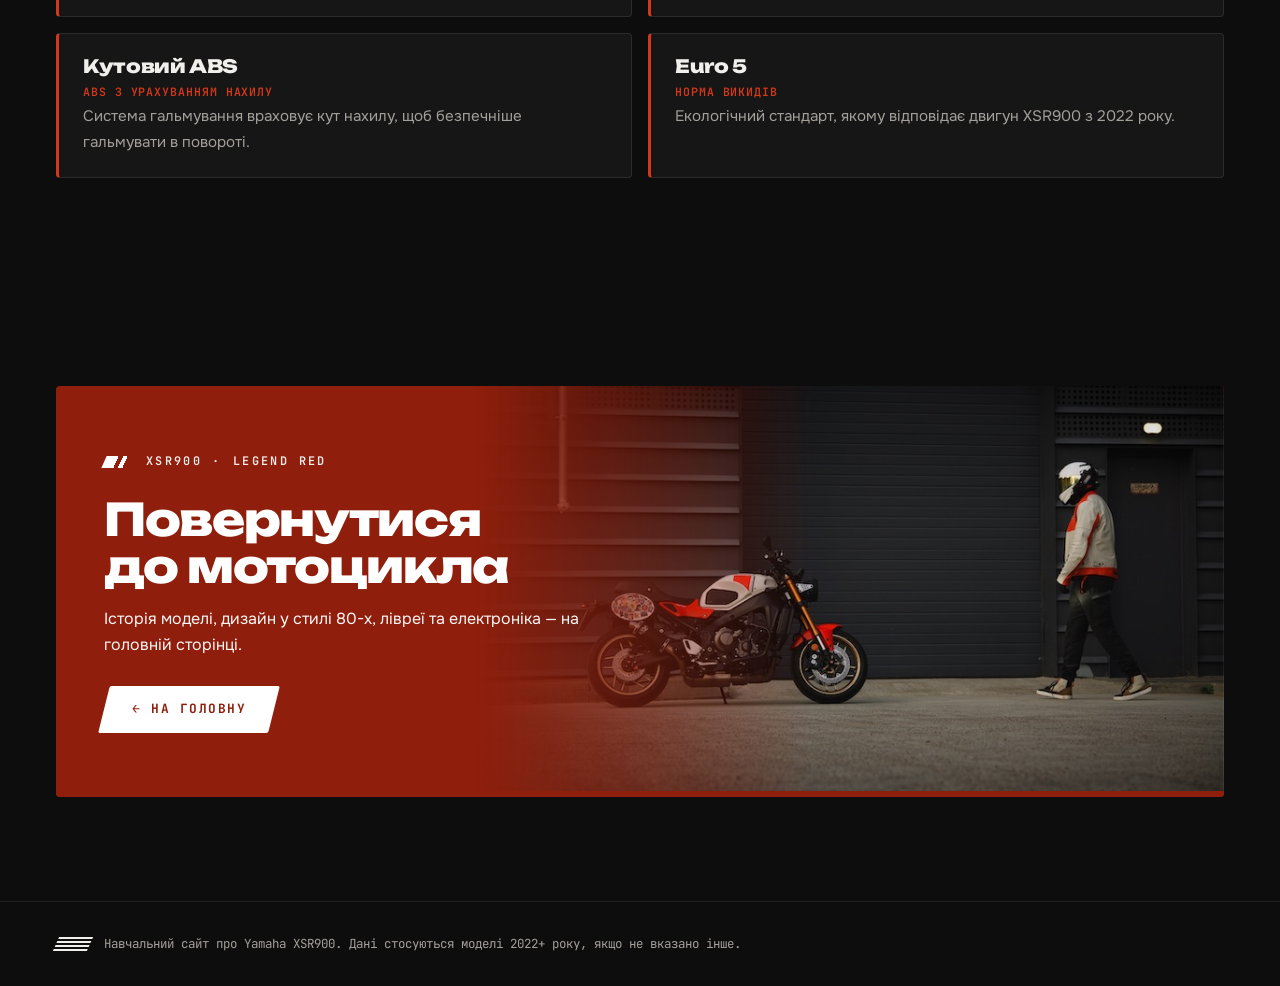
==== commit 65ed93a3: "Fix site texts, add History page, owner gallery and glossary - Grammar fixes (ліврея/лівреї agreemen" ====
--- a/engine.html
+++ b/engine.html
@@ -19,6 +19,7 @@
       <a class="logo" href="index.html"><i class="mark" aria-hidden="true"></i><b>XSR<span>900</span></b></a>
       <nav class="nav" aria-label="Основна навігація">
         <a href="index.html">Головна</a>
+        <a href="history.html">Історія</a>
         <a href="engine.html" aria-current="page">Двигун</a>
       </nav>
       <div class="livery-switch" role="group" aria-label="Лівреї сайту">
@@ -204,6 +205,49 @@
       </div>
     </section>
 
+    <!-- ================= СЛОВНИЧОК ================= -->
+    <section class="container section" aria-labelledby="gloss-title">
+      <div class="section-head reveal">
+        <p class="eyebrow">Словничок</p>
+        <h2 id="gloss-title">Терміни простими словами</h2>
+        <p>Скорочення, які трапляються в описах XSR900.</p>
+      </div>
+      <dl class="glossary">
+          <div class="term reveal" style="--delay:0.00s">
+            <dt>CP3</dt>
+            <dd><span>Crossplane Concept, 3 циліндри</span>Назва трициліндрового двигуна Yamaha з рівномірним інтервалом запалювання 240°.</dd>
+          </div>
+          <div class="term reveal" style="--delay:0.04s">
+            <dt>YCC-T</dt>
+            <dd><span>Yamaha Chip Controlled Throttle</span>Електронне керування дросельною заслінкою (ride-by-wire): між ручкою газу й двигуном немає троса, замість нього датчик і блок керування.</dd>
+          </div>
+          <div class="term reveal" style="--delay:0.08s">
+            <dt>IMU</dt>
+            <dd><span>6-осьовий інерційний блок</span>Датчики вимірюють крен, тангаж і рискання та прискорення, а системи допомоги враховують нахил мотоцикла.</dd>
+          </div>
+          <div class="term reveal" style="--delay:0.12s">
+            <dt>TCS · SCS · LIF</dt>
+            <dd><span>Контроль тяги, заносу й відриву</span>Трекшн-контроль стежить за пробуксовкою заднього колеса, слайд-контроль за заносом, ліфт-контроль за відривом переднього колеса.</dd>
+          </div>
+          <div class="term reveal" style="--delay:0.00s">
+            <dt>A&amp;S</dt>
+            <dd><span>Assist &amp; Slipper clutch</span>Зчеплення, що полегшує хід важеля й не дає задньому колесу блокуватися при різкому скиданні передач.</dd>
+          </div>
+          <div class="term reveal" style="--delay:0.04s">
+            <dt>Квікшифтер</dt>
+            <dd><span>Quick Shift System</span>Перемикання передач вгору й вниз без вижиму зчеплення.</dd>
+          </div>
+          <div class="term reveal" style="--delay:0.08s">
+            <dt>Кутовий ABS</dt>
+            <dd><span>ABS з урахуванням нахилу</span>Система гальмування враховує кут нахилу, щоб безпечніше гальмувати в повороті.</dd>
+          </div>
+          <div class="term reveal" style="--delay:0.12s">
+            <dt>Euro 5</dt>
+            <dd><span>Норма викидів</span>Екологічний стандарт, якому відповідає двигун XSR900 з 2022 року.</dd>
+          </div>
+      </dl>
+    </section>
+
     <section class="container section">
       <div class="cta has-photo reveal zoom">
         <img class="cta-photo only-red" src="images/garage-800.jpg"
@@ -219,7 +263,7 @@
   </main>
 
   <footer class="site-footer">
-    <div class="container"><span class="speed-block" aria-hidden="true"></span>Навчальний сайт про Yamaha XSR900. Характеристики наведено для моделі 2022+ року.</div>
+    <div class="container"><span class="speed-block" aria-hidden="true"></span>Навчальний сайт про Yamaha XSR900. Дані стосуються моделі 2022+ року, якщо не вказано інше.</div>
   </footer>
 </body>
 </html>
--- a/styles.css
+++ b/styles.css
@@ -1303,11 +1303,14 @@
   .theme-toggle { width: 46px; }
   [data-theme="dark"] .theme-toggle .knob { transform: translateX(16px); }
 }
-@media (max-width: 390px) {
+@media (max-width: 420px) {
   .header-inner { gap: 4px; }
-  .logo { font-size: .95em; }
-  .nav a { padding: 0 6px; letter-spacing: .02em; font-size: .72rem; }
-  .nav a::after { left: 6px; right: 6px; }
+  .logo { font-size: .9em; }
+  .nav a { padding: 0 4px; letter-spacing: 0; font-size: .66rem; }
+  .nav a::after { left: 4px; right: 4px; }
+  .livery-switch button { width: 20px; }
+  .theme-toggle { width: 42px; }
+  [data-theme="dark"] .theme-toggle .knob { transform: translateX(14px); }
   .dash { grid-template-columns: 1fr 1fr; }
   .stat { padding: 20px 16px; }
   .stat:nth-child(odd) { border-right: 1px solid rgba(255, 255, 255, .07); }
@@ -1326,3 +1329,139 @@
 
 /* Атрибут hidden має перемагати display компонентів */
 .tabs[hidden], .laps-nav[hidden], .laps-progress[hidden] { display: none; }
+
+
+/* =========================================================
+   Сторінка «Історія»
+   ========================================================= */
+.idea {
+  display: grid;
+  grid-template-columns: 1fr 1.2fr;
+  gap: 40px;
+  align-items: start;
+  padding: 40px;
+  border-left: 4px solid var(--accent);
+}
+.idea h2 { margin: 0; }
+.idea-text p { margin: 0 0 14px; color: var(--muted); }
+.idea-text p:last-child { margin-bottom: 0; }
+.idea-text b { color: var(--text); }
+
+.roots {
+  display: grid;
+  grid-template-columns: repeat(2, 1fr);
+  gap: 20px;
+}
+.root-card { overflow: hidden; display: flex; flex-direction: column; }
+.root-media { position: relative; }
+.root-photo { position: relative; margin: 0; overflow: hidden; background: var(--bg-2); }
+.root-photo img {
+  width: 100%;
+  height: auto;
+  aspect-ratio: 3 / 2;
+  object-fit: cover;
+  transition: transform .8s var(--ease);
+}
+.root-card:hover .root-photo img { transform: scale(1.05); }
+.root-photo figcaption {
+  position: absolute;
+  right: 8px;
+  bottom: 8px;
+  padding: 2px 8px;
+  border-radius: 2px;
+  background: rgba(0, 0, 0, .65);
+  font: .66rem/1.5 var(--f-mono);
+}
+.root-photo figcaption a { color: #fff; text-decoration: none; }
+.root-body { padding: 8px 26px 28px; }
+.root-year {
+  display: inline-block;
+  margin: -34px 0 10px -26px;
+  padding: 8px 14px 0 26px;
+  background: var(--surface);
+  position: relative;
+  font: 900 2.2rem/1 var(--f-display);
+  letter-spacing: -.04em;
+  color: var(--accent-text, var(--accent));
+}
+.root-body h3 { margin: 0 0 8px; }
+.root-body p { margin: 0; color: var(--muted); font-size: .95rem; }
+
+.chrono {
+  position: relative;
+  margin: 0;
+  padding: 0 0 0 28px;
+  list-style: none;
+  border-left: 2px solid var(--line);
+  margin-left: 6px;
+}
+.chrono-item {
+  position: relative;
+  display: grid;
+  grid-template-columns: 170px 1fr;
+  gap: 24px;
+  padding: 0 0 34px;
+}
+.chrono-item::before {
+  content: "";
+  position: absolute;
+  left: -37px;
+  top: 6px;
+  width: 14px;
+  height: 14px;
+  background: var(--bg);
+  border: 3px solid var(--accent);
+  transform: rotate(45deg);
+}
+.chrono-item .when {
+  font: 700 .85rem/1.6 var(--f-mono);
+  letter-spacing: .06em;
+  text-transform: uppercase;
+  color: var(--accent-text, var(--accent));
+}
+.chrono-item h3 { margin: 0 0 6px; }
+.chrono-item p { margin: 0; color: var(--muted); max-width: 46em; }
+
+.family th, .family td { padding: 16px 20px; vertical-align: top; }
+.family thead th {
+  font: 700 .72rem/1.3 var(--f-mono);
+  letter-spacing: .1em;
+  text-transform: uppercase;
+  color: var(--muted);
+  width: auto;
+}
+.family tbody th { width: auto; white-space: nowrap; color: var(--text); font: 800 1rem/1.4 var(--f-display); }
+.family td { font-weight: 500; color: var(--muted); font-size: .95rem; }
+.family td:nth-child(2) { font-family: var(--f-mono); font-weight: 600; color: var(--text); white-space: nowrap; }
+
+.sources { padding: 32px 36px; }
+.sources h2 { font-size: 1.4rem; margin-bottom: 10px; }
+.sources p { margin: 0 0 16px; color: var(--muted); max-width: 46em; }
+.sources ul { margin: 0; padding-left: 20px; columns: 2; column-gap: 40px; }
+.sources li { margin-bottom: 8px; break-inside: avoid; font-size: .92rem; }
+
+@media (max-width: 860px) {
+  .idea { grid-template-columns: 1fr; gap: 16px; padding: 28px 24px; }
+  .roots { grid-template-columns: 1fr; }
+  .chrono-item { grid-template-columns: 1fr; gap: 4px; }
+  .sources { padding: 24px; }
+  .sources ul { columns: 1; }
+  .family th, .family td { padding: 12px 14px; }
+}
+
+
+/* Галерея власника */
+.gallery { columns: 3; column-gap: 16px; }
+.gallery figure { margin: 0 0 16px; break-inside: avoid; overflow: hidden; border-radius: var(--radius); background: var(--bg-2); }
+.gallery img { width: 100%; height: auto; transition: transform .8s var(--ease); }
+.gallery figure:hover img { transform: scale(1.04); }
+
+/* Словничок */
+.glossary { display: grid; grid-template-columns: repeat(2, 1fr); gap: 16px; margin: 0; }
+.term { margin: 0; padding: 22px 24px; background: var(--surface); border: 1px solid var(--border); border-left: 3px solid var(--accent); border-radius: var(--radius); }
+.term dt { margin: 0 0 6px; font: 800 1.15rem/1.2 var(--f-display); letter-spacing: -.02em; }
+.term dd { margin: 0; color: var(--muted); font-size: .95rem; }
+.term dd span { display: block; margin-bottom: 4px; font: 600 .72rem/1.4 var(--f-mono); letter-spacing: .08em; text-transform: uppercase; color: var(--accent-text, var(--accent)); }
+
+@media (max-width: 1000px) { .gallery { columns: 2; } }
+@media (max-width: 640px) { .gallery { columns: 1; } .glossary { grid-template-columns: 1fr; } }
